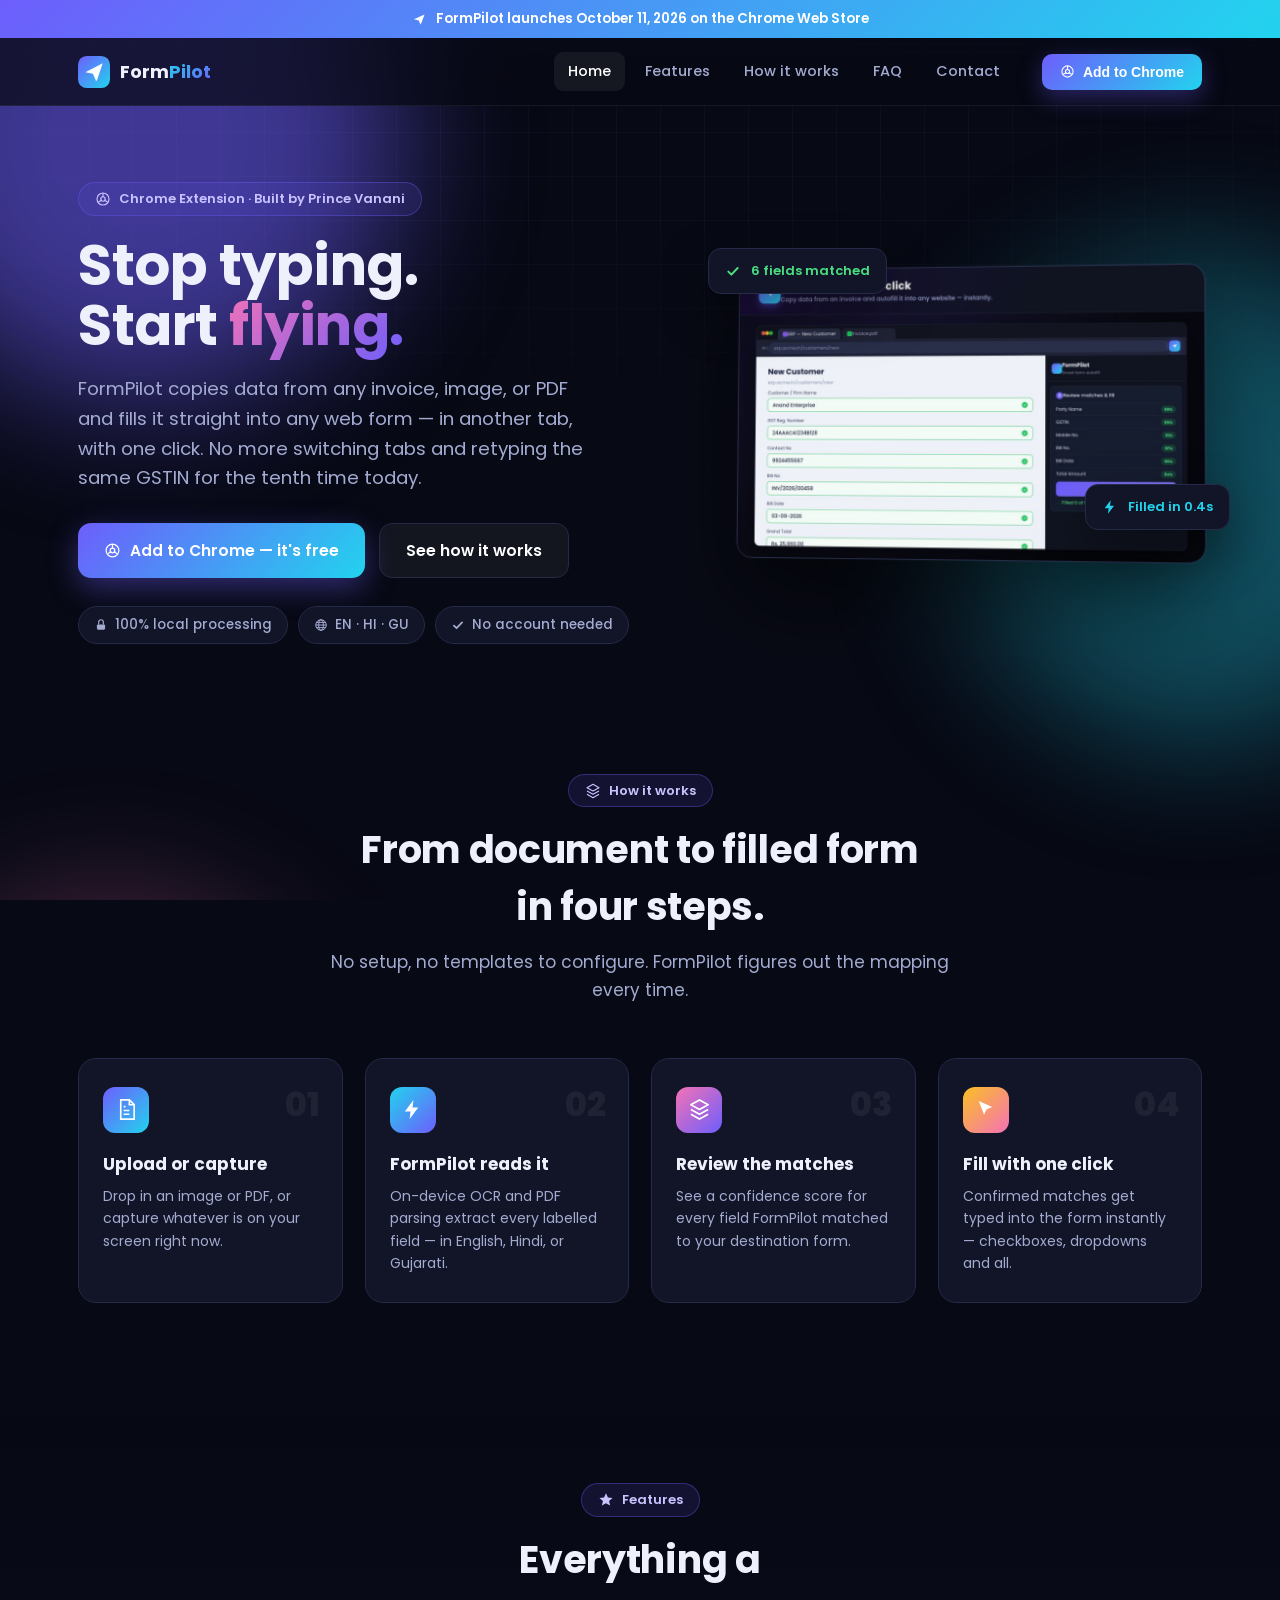
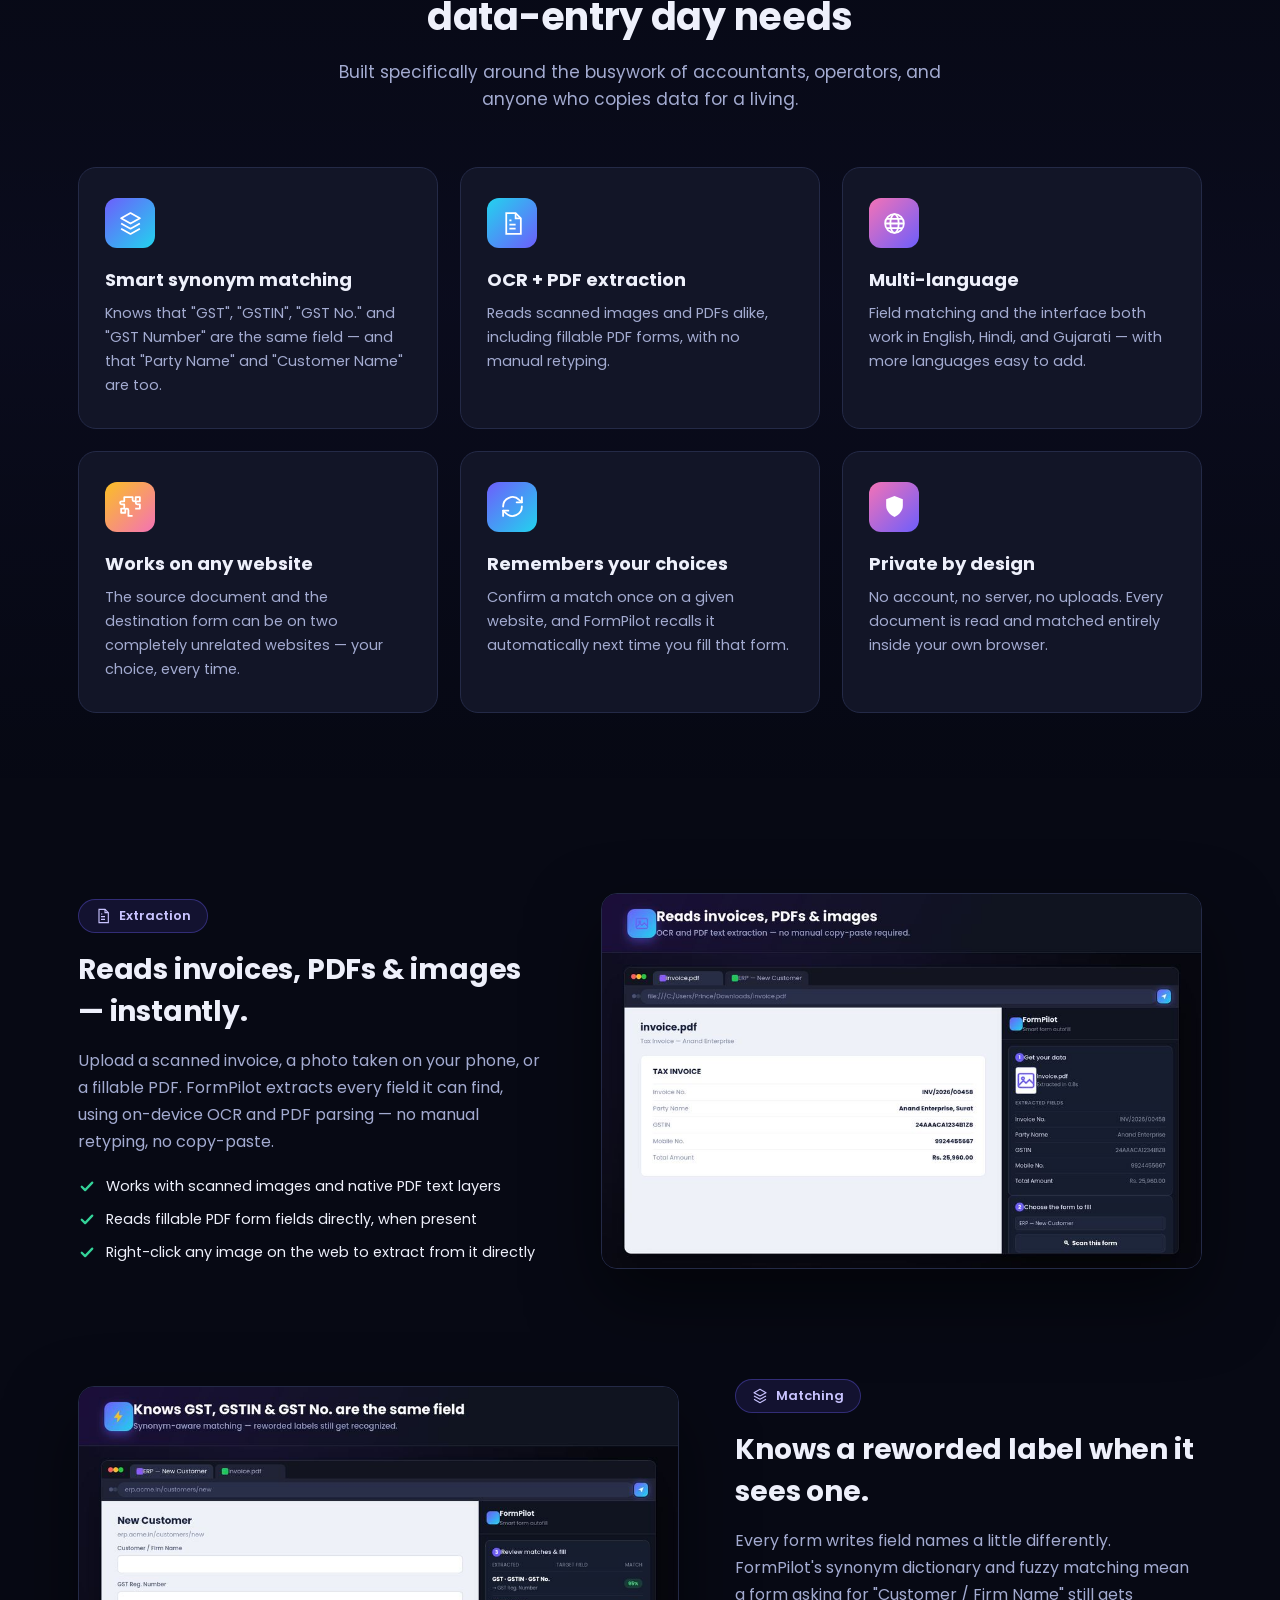
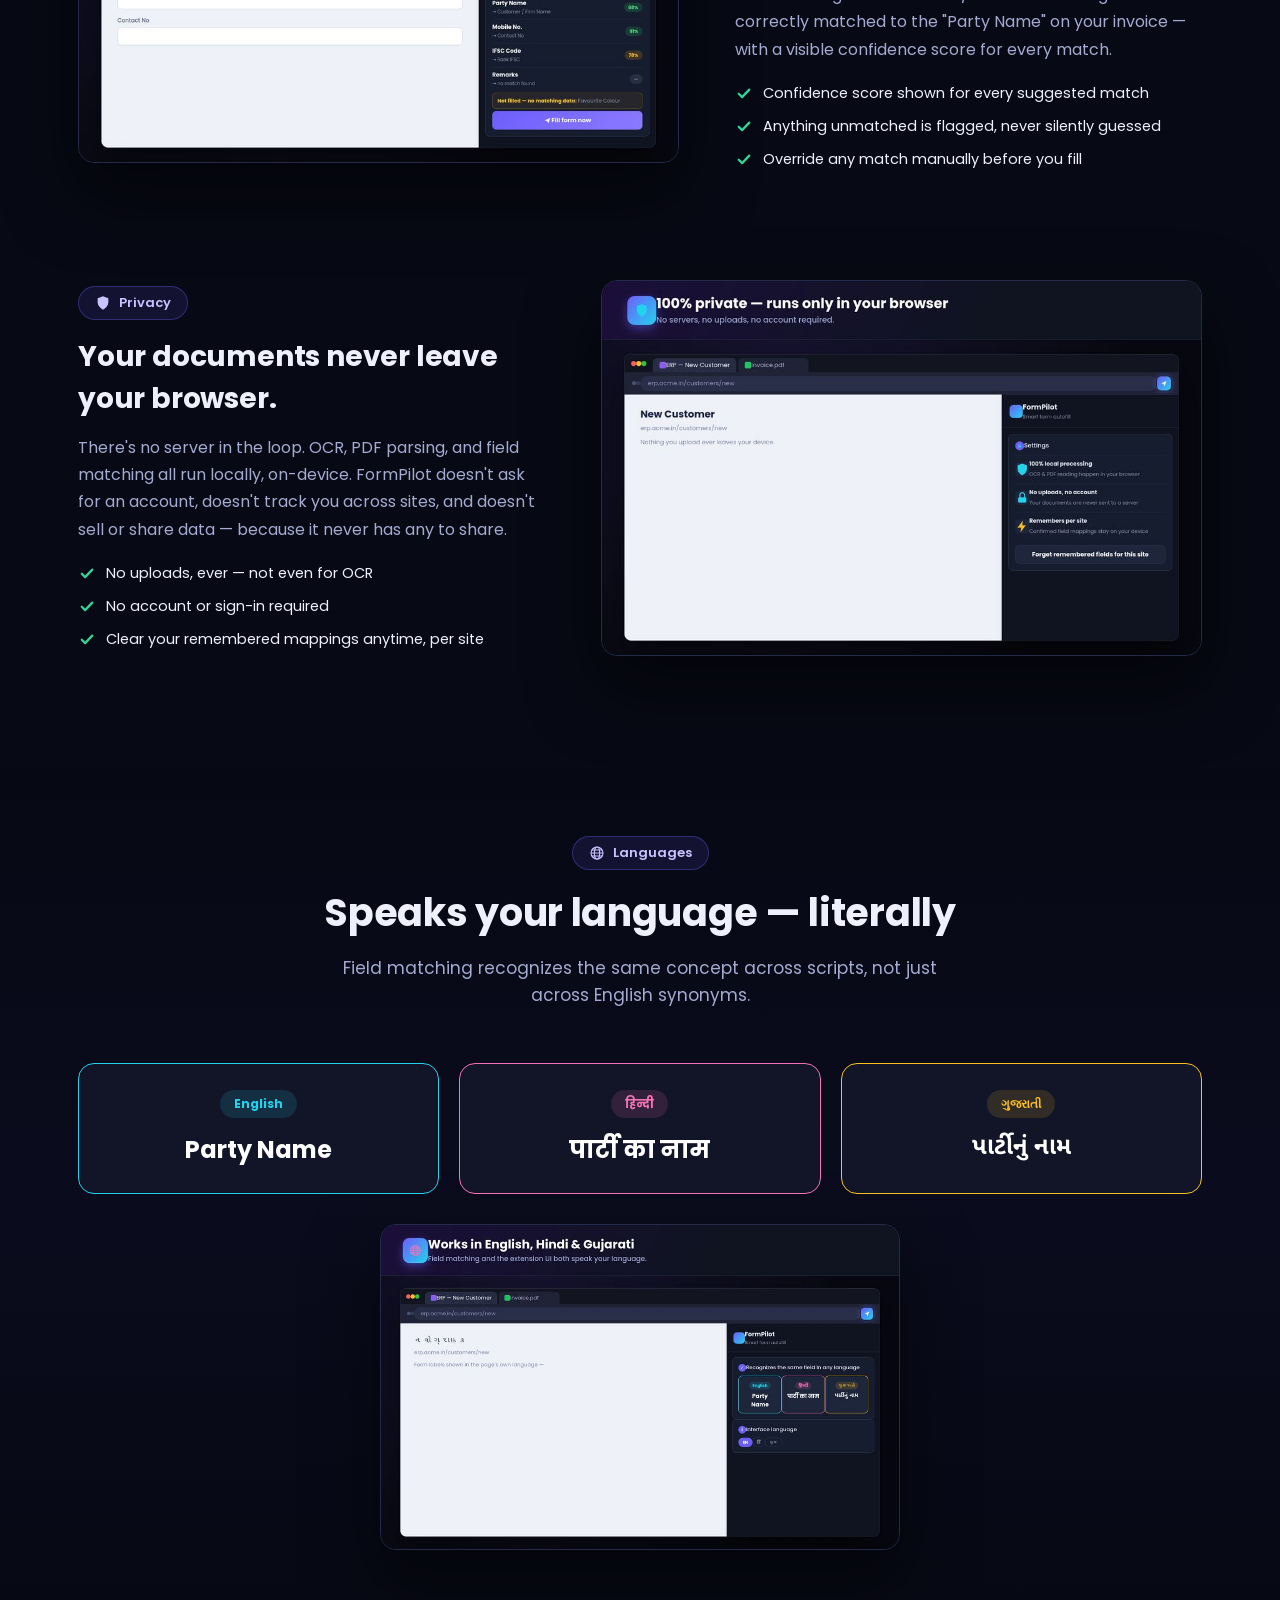
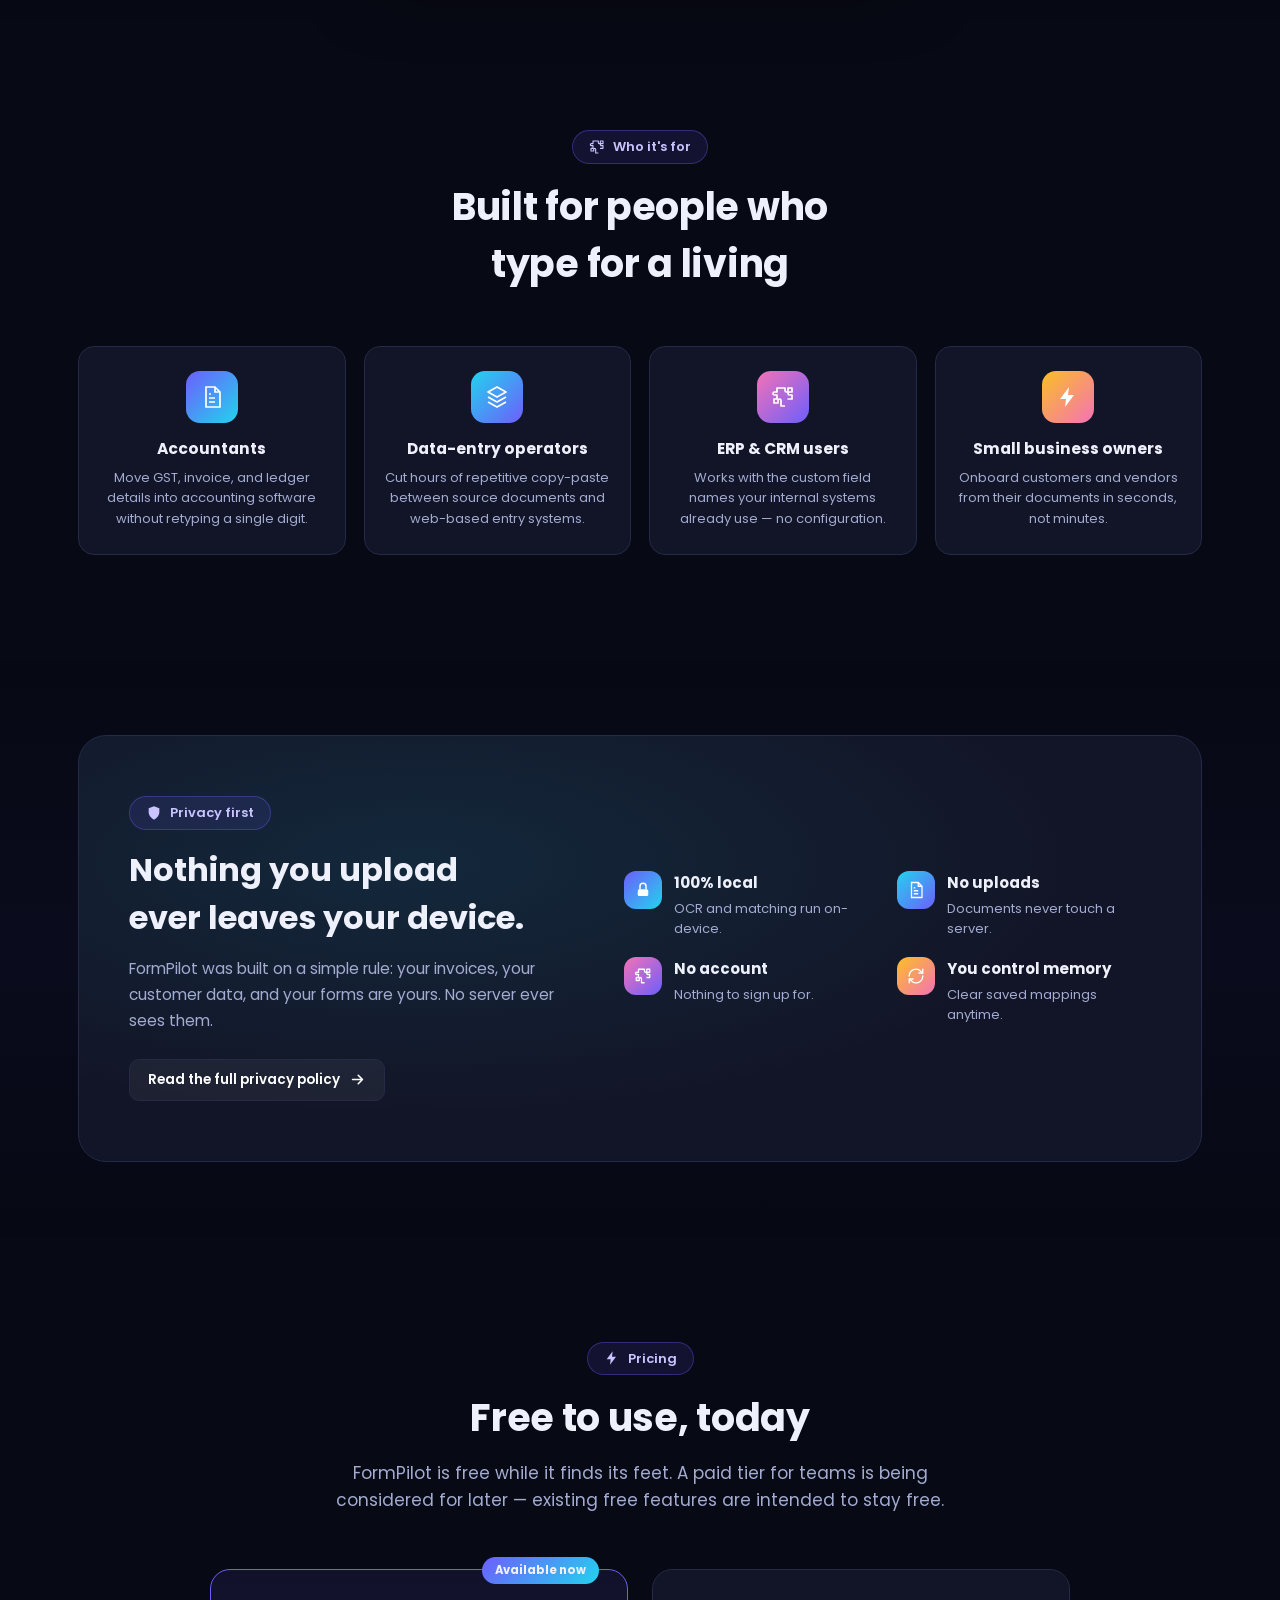
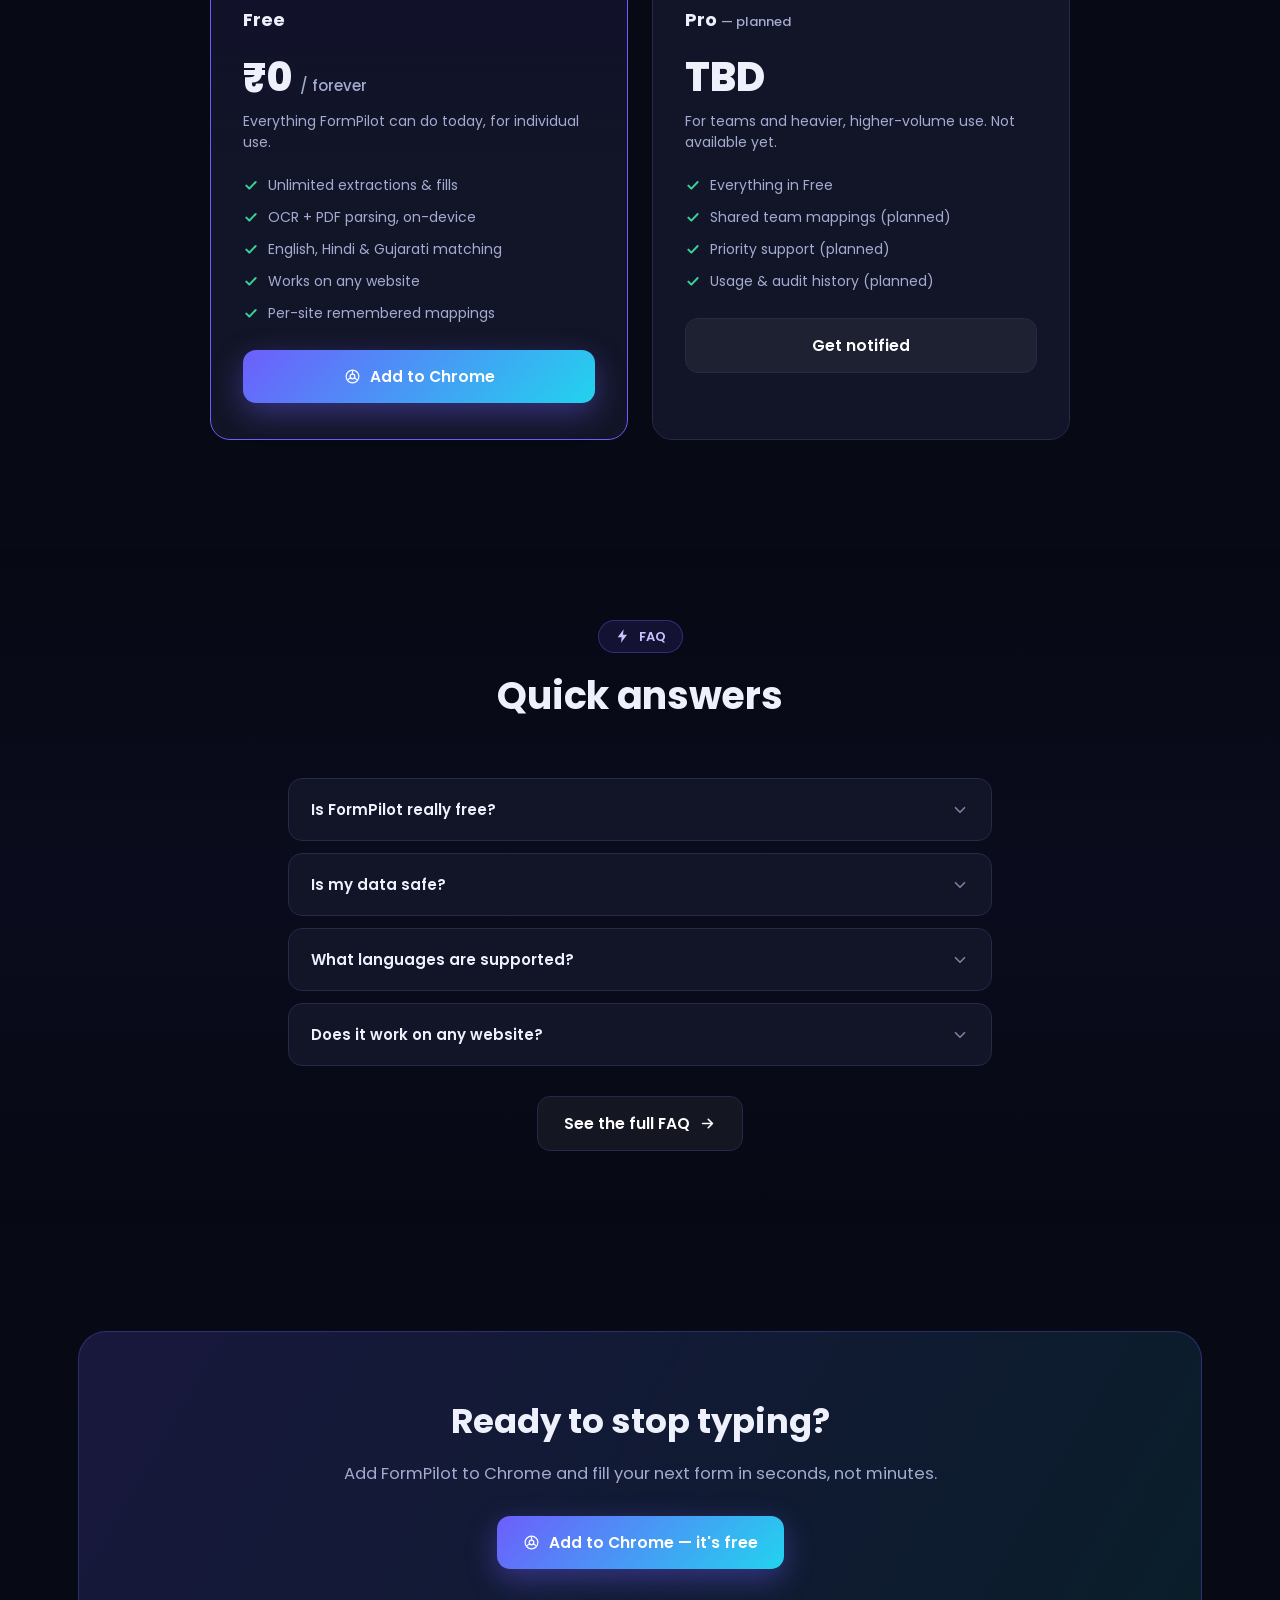
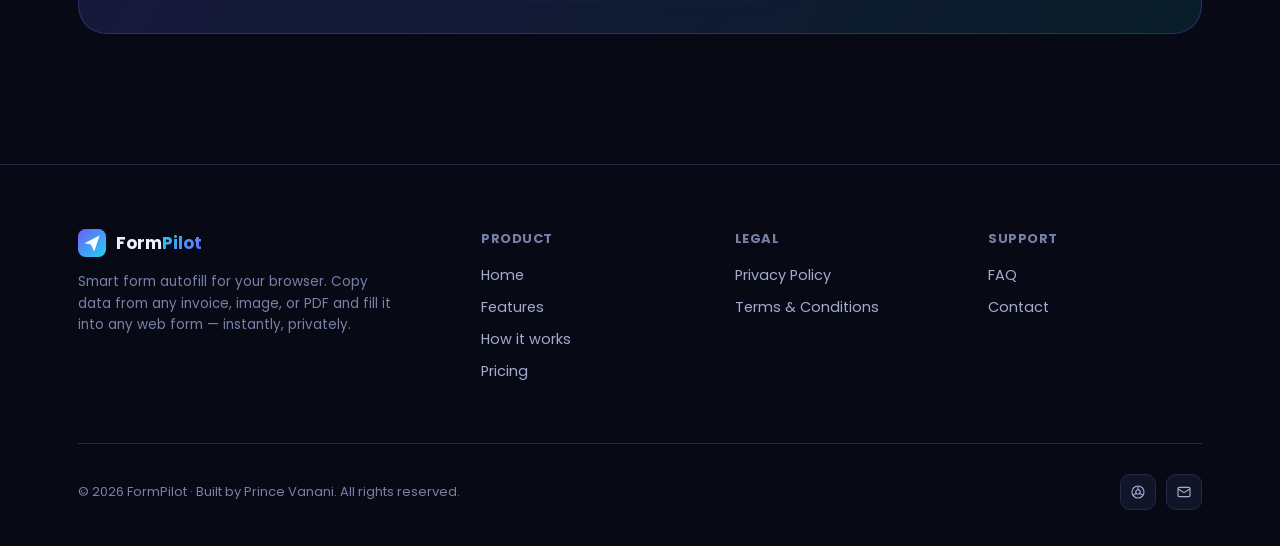
==== index.html @ 27e8e6f6 "Rename index to index.html" ====
<!DOCTYPE html>
<html lang="en">
<head>
<meta charset="UTF-8" />
<meta name="viewport" content="width=device-width, initial-scale=1, viewport-fit=cover" />
<title>FormPilot — Smart Form Autofill for Your Browser</title>
<meta name="description" content="Copy data from any invoice, image, or PDF and auto-fill it into any web form — with smart, multi-language field matching. 100% local, no uploads, no account." />
<link rel="preconnect" href="https://fonts.googleapis.com">
<link rel="preconnect" href="https://fonts.gstatic.com" crossorigin>
<link href="https://fonts.googleapis.com/css2?family=Poppins:ital,wght@0,400;0,500;0,600;0,700;0,800;1,600&family=Noto+Sans+Gujarati:wght@500;700&display=swap" rel="stylesheet">
<style>
:root{
  --bg:#070914; --bg2:#0c0f1f; --card:#121527; --card2:#161a30; --border:#242a47;
  --text:#eef0fb; --muted:#a3abd1; --muted2:#7980a8;
  --violet:#6d5efc; --violet2:#8b7bff; --cyan:#22d3ee; --pink:#f472b6; --amber:#fbbf24; --green:#34d399; --red:#f87171;
  --grad1: linear-gradient(135deg,var(--violet),var(--cyan));
  --grad2: linear-gradient(135deg,var(--cyan),var(--violet));
  --grad3: linear-gradient(135deg,var(--pink),var(--violet));
  --grad4: linear-gradient(135deg,var(--amber),var(--pink));
  --radius:18px; --maxw:1180px;
  box-sizing:border-box;
  padding-top:env(safe-area-inset-top,0px); padding-bottom:env(safe-area-inset-bottom,0px);
}
:root:not([data-theme="light"]){ color-scheme:dark; }
@media (prefers-color-scheme:dark){ :root:not([data-theme="light"]){ color-scheme:dark; } }
html{ scroll-padding-top:86px; scroll-behavior:smooth; }
*,*::before,*::after{ box-sizing:border-box; }
body{
  margin:0; background:var(--bg); color:var(--text);
  font-family:'Poppins',-apple-system,"Segoe UI",Roboto,sans-serif;
  -webkit-font-smoothing:antialiased; overflow-x:hidden;
}
img{ max-width:100%; display:block; }
a{ color:inherit; text-decoration:none; }
.container{ max-width:var(--maxw); margin:0 auto; padding:0 28px; }
section{ position:relative; }

/* ---------- background texture ---------- */
.bg-fx{ position:fixed; inset:0; z-index:-2; overflow:hidden; pointer-events:none; }
.orb{ position:absolute; border-radius:50%; filter:blur(70px); opacity:.55; }
.grid-fx{ position:fixed; inset:0; z-index:-1; pointer-events:none;
  background-image:linear-gradient(rgba(150,160,255,.045) 1px,transparent 1px),linear-gradient(90deg,rgba(150,160,255,.045) 1px,transparent 1px);
  background-size:44px 44px; mask-image:radial-gradient(ellipse 80% 60% at 50% 0%,#000 40%,transparent 90%); }

/* ---------- announcement bar + toast ---------- */
.announce{ background:var(--grad1); color:#fff; font-size:13.5px; font-weight:600; padding:9px 20px; display:flex; align-items:center; justify-content:center; gap:9px; text-align:center; }
.announce svg{ width:15px; height:15px; flex:none; }
.toast{ position:fixed; left:50%; bottom:calc(28px + env(safe-area-inset-bottom,0px)); transform:translateX(-50%) translateY(20px); background:#1a1f3a; color:#fff; border:1px solid var(--violet); padding:14px 22px; border-radius:14px; font-size:14px; font-weight:500; box-shadow:0 20px 50px rgba(0,0,0,.5); opacity:0; pointer-events:none; transition:.3s; z-index:500; max-width:calc(100vw - 40px); text-align:center; }
.toast.show{ opacity:1; transform:translateX(-50%) translateY(0); }

/* ---------- nav ---------- */
.nav{ position:sticky; top:0; z-index:100; backdrop-filter:blur(16px); -webkit-backdrop-filter:blur(16px);
  background:rgba(7,9,20,.72); border-bottom:1px solid rgba(255,255,255,.06);
  padding-top:env(safe-area-inset-top,0px); }
.nav-inner{ max-width:var(--maxw); margin:0 auto; padding:14px 28px; display:flex; align-items:center; gap:28px; }
.brand{ display:flex; align-items:center; gap:10px; font-weight:700; font-size:18px; margin-right:auto; cursor:pointer; }
.brand svg{ width:32px; height:32px; flex:none; }
.brand .pilot{ background:var(--grad2); -webkit-background-clip:text; background-clip:text; -webkit-text-fill-color:transparent; }
.nav-links{ display:flex; align-items:center; gap:6px; }
.nav-links a{ padding:9px 14px; border-radius:9px; font-size:14.5px; font-weight:500; color:var(--muted); cursor:pointer; transition:.15s; }
.nav-links a:hover, .nav-links a.active{ color:#fff; background:rgba(255,255,255,.06); }
.nav-cta{ display:inline-flex; align-items:center; gap:8px; padding:10px 18px; border-radius:10px; background:var(--grad1); color:#fff; font-weight:600; font-size:14px; white-space:nowrap; box-shadow:0 8px 24px rgba(109,94,252,.35); cursor:pointer; border:none; }
.nav-cta svg{ width:15px; height:15px; }
.burger{ display:none; width:34px; height:34px; border-radius:8px; border:1px solid var(--border); background:var(--card); align-items:center; justify-content:center; cursor:pointer; flex:none; }
.burger span{ display:block; width:16px; height:2px; background:#fff; position:relative; }
.burger span::before,.burger span::after{ content:''; position:absolute; width:16px; height:2px; background:#fff; left:0; }
.burger span::before{ top:-5px; } .burger span::after{ top:5px; }

/* ---------- buttons ---------- */
.btn{ display:inline-flex; align-items:center; justify-content:center; gap:9px; padding:15px 26px; border-radius:13px; font-weight:600; font-size:15.5px; cursor:pointer; border:none; transition:.15s; }
.btn svg{ width:17px; height:17px; }
.btn-primary{ background:var(--grad1); color:#fff; box-shadow:0 10px 30px rgba(109,94,252,.4); }
.btn-primary:hover{ transform:translateY(-2px); box-shadow:0 14px 36px rgba(109,94,252,.5); }
.btn-ghost{ background:rgba(255,255,255,.05); color:#fff; border:1.5px solid var(--border); }
.btn-ghost:hover{ background:rgba(255,255,255,.09); }
.btn-sm{ padding:10px 18px; font-size:13.5px; border-radius:10px; }

/* ---------- badges / chips ---------- */
.eyebrow{ display:inline-flex; align-items:center; gap:8px; padding:7px 16px; border-radius:999px; background:rgba(109,94,252,.12); border:1px solid rgba(109,94,252,.35); color:#c9c3ff; font-size:13px; font-weight:600; }
.eyebrow svg{ width:16px; height:16px; flex:none; }
.eyebrow{ max-width:100%; line-height:1.35; }
.section-head .eyebrow{ white-space:nowrap; }
h1,h2{ text-wrap:balance; }
.chip{ display:inline-flex; align-items:center; gap:7px; padding:8px 15px; border-radius:999px; background:var(--card); border:1px solid var(--border); font-size:13.5px; font-weight:500; color:var(--muted); }
.chip svg{ width:14px; height:14px; }

/* ---------- icon box ---------- */
.icon-box{ border-radius:12px; display:flex; align-items:center; justify-content:center; flex:none; color:#fff; }
.icon-box span{ display:block; }
.icon-box span svg{ width:100%; height:100%; display:block; }
.grad1{ background:var(--grad1); } .grad2{ background:var(--grad2); } .grad3{ background:var(--grad3); } .grad4{ background:var(--grad4); }

/* ---------- hero ---------- */
.hero{ padding:76px 0 40px; }
.hero-inner{ display:flex; gap:50px; align-items:center; }
.hero-inner>div:first-child{ flex:1 1 54%; min-width:0; } .hero-visual{ flex:1 1 42%; min-width:0; }
.hero h1{ font-size:56px; line-height:1.08; font-weight:700; margin:20px 0 18px; letter-spacing:-.5px; }
.hero h1 .g{ background:var(--grad3); -webkit-background-clip:text; background-clip:text; -webkit-text-fill-color:transparent; }
.hero p.lead{ font-size:18.5px; color:var(--muted); line-height:1.6; margin:0 0 30px; max-width:520px; }
.hero-ctas{ display:flex; gap:14px; flex-wrap:wrap; margin-bottom:28px; }
.hero-trust{ display:flex; gap:10px; flex-wrap:wrap; }
.hero-visual{ position:relative; }
.hero-shot{ border-radius:16px; overflow:hidden; border:1px solid var(--border); box-shadow:0 40px 90px rgba(0,0,0,.55),0 0 0 1px rgba(255,255,255,.04); transform:perspective(1200px) rotateY(-6deg) rotateX(2deg); }
.hero-shot img{ display:block; width:100%; }
.float-card{ position:absolute; background:var(--card); border:1px solid var(--border); border-radius:13px; padding:12px 16px; box-shadow:0 20px 50px rgba(0,0,0,.4); display:flex; align-items:center; gap:10px; font-size:13px; font-weight:600; }
.float-card svg{ width:16px; height:16px; }

/* ---------- sections ---------- */
.section{ padding:90px 0; }
.section-head{ text-align:center; max-width:640px; margin:0 auto 54px; }
.section-head h2{ font-size:38px; font-weight:700; margin:14px 0 14px; letter-spacing:-.3px; }
.section-head p{ color:var(--muted); font-size:17px; line-height:1.6; margin:0; }
.section-alt{ background:linear-gradient(180deg,transparent,rgba(109,94,252,.04),transparent); }

/* ---------- steps ---------- */
.steps{ display:flex; flex-wrap:wrap; gap:22px; }
.step-card{ flex:1 1 calc(25% - 17px); min-width:200px; }
.step-card{ background:var(--card); border:1px solid var(--border); border-radius:var(--radius); padding:28px 24px; position:relative; }
.step-num{ position:absolute; top:20px; right:22px; font-size:34px; font-weight:800; color:rgba(255,255,255,.06); }
.step-card h3{ font-size:17px; margin:18px 0 8px; }
.step-card p{ font-size:14px; color:var(--muted); line-height:1.6; margin:0; }

/* ---------- features ---------- */
.feat-grid{ display:flex; flex-wrap:wrap; gap:22px; }
.feat-card{ flex:1 1 calc(33.333% - 15px); min-width:260px; }
.feat-card{ background:var(--card); border:1px solid var(--border); border-radius:var(--radius); padding:30px 26px; transition:.2s; }
.feat-card:hover{ transform:translateY(-4px); border-color:rgba(109,94,252,.4); background:var(--card2); }
.feat-card h3{ font-size:18px; margin:18px 0 9px; }
.feat-card p{ font-size:14.5px; color:var(--muted); line-height:1.65; margin:0; }

/* ---------- showcase ---------- */
.showcase{ display:flex; gap:56px; align-items:center; margin-bottom:110px; flex-wrap:wrap; }
.showcase .sc-text{ flex:1 1 40%; min-width:280px; } .showcase .sc-img{ flex:1 1 52%; min-width:280px; }
.showcase.rev .sc-text{ order:2; } .showcase.rev .sc-img{ order:1; }
.sc-text h3{ font-size:28px; margin:16px 0 14px; letter-spacing:-.2px; }
.sc-text p{ color:var(--muted); font-size:16px; line-height:1.7; margin:0 0 20px; }
.sc-list{ list-style:none; padding:0; margin:0; display:flex; flex-direction:column; gap:12px; }
.sc-list li{ display:flex; gap:10px; align-items:flex-start; font-size:14.5px; color:var(--text); }
.sc-list svg{ width:18px; height:18px; color:var(--green); flex:none; margin-top:1px; }
.sc-img{ border-radius:16px; overflow:hidden; border:1px solid var(--border); box-shadow:0 30px 70px rgba(0,0,0,.5); }

/* ---------- lang cards ---------- */
.lang-row{ display:flex; flex-wrap:wrap; gap:20px; }
.lang-card{ flex:1 1 calc(33.333% - 14px); min-width:220px; }
.lang-card{ background:var(--card); border:1.5px solid var(--border); border-radius:16px; padding:26px; text-align:center; }
.lang-tag{ display:inline-block; padding:5px 14px; border-radius:999px; font-size:12px; font-weight:700; margin-bottom:14px; }
.lang-word{ font-size:24px; font-weight:700; color:#fff; }
.guj{ font-family:'Noto Sans Gujarati',sans-serif; }

/* ---------- persona ---------- */
.persona-grid{ display:flex; flex-wrap:wrap; gap:18px; }
.persona-card{ flex:1 1 calc(25% - 14px); min-width:200px; }
.persona-card{ background:var(--card); border:1px solid var(--border); border-radius:16px; padding:24px 20px; text-align:center; }
.persona-card .pe-icon{ width:52px; height:52px; border-radius:14px; margin:0 auto 14px; }
.persona-card h4{ font-size:15.5px; margin:0 0 8px; }
.persona-card p{ font-size:13px; color:var(--muted); line-height:1.6; margin:0; }

/* ---------- privacy band ---------- */
.priv-band{ background:radial-gradient(ellipse at 30% 30%,rgba(34,211,238,.1),transparent 60%),var(--card); border:1px solid var(--border); border-radius:28px; padding:60px 50px; display:flex; gap:50px; align-items:center; flex-wrap:wrap; }
.priv-band>div:first-child{ flex:1 1 42%; min-width:280px; } .priv-points{ flex:1 1 50%; min-width:280px; }
.pb-title{ font-size:32px; margin:16px 0 14px; }
.priv-points{ display:flex; flex-wrap:wrap; gap:18px; }
.priv-point{ flex:1 1 calc(50% - 10px); min-width:200px; }
.priv-point{ display:flex; gap:12px; }
.priv-point h4{ font-size:15px; margin:0 0 5px; }
.priv-point p{ font-size:13px; color:var(--muted); margin:0; line-height:1.55; }

/* ---------- pricing ---------- */
.price-wrap{ display:flex; flex-wrap:wrap; gap:24px; max-width:860px; margin:0 auto; }
.price-card{ flex:1 1 calc(50% - 13px); min-width:280px; }
.price-card{ background:var(--card); border:1.5px solid var(--border); border-radius:20px; padding:36px 32px; }
.price-card.hl{ border-color:var(--violet); background:linear-gradient(180deg,rgba(109,94,252,.1),var(--card) 40%); position:relative; }
.price-card .tag{ position:absolute; top:-13px; right:28px; background:var(--grad1); font-size:11.5px; font-weight:700; padding:5px 13px; border-radius:999px; }
.price-amt{ font-size:40px; font-weight:800; margin:14px 0 4px; }
.price-amt span{ font-size:15px; color:var(--muted); font-weight:500; }
.price-card ul{ list-style:none; padding:0; margin:22px 0 26px; display:flex; flex-direction:column; gap:11px; }
.price-card li{ display:flex; gap:9px; align-items:flex-start; font-size:14px; color:var(--muted); }
.price-card li svg{ width:16px; height:16px; color:var(--green); flex:none; margin-top:2px; }

/* ---------- faq ---------- */
.faq-item{ background:var(--card); border:1px solid var(--border); border-radius:14px; margin-bottom:12px; overflow:hidden; }
.faq-q{ padding:19px 22px; display:flex; justify-content:space-between; align-items:center; cursor:pointer; font-weight:600; font-size:15px; gap:16px; }
.faq-q svg{ width:18px; height:18px; color:var(--muted2); flex:none; transition:transform .2s; }
.faq-item.open .faq-q svg{ transform:rotate(180deg); }
.faq-a{ max-height:0; overflow:hidden; transition:max-height .25s ease; }
.faq-item.open .faq-a{ max-height:400px; }
.faq-a-in{ padding:0 22px 20px; color:var(--muted); font-size:14.5px; line-height:1.7; }
.faq-cat{ font-size:13px; font-weight:700; text-transform:uppercase; letter-spacing:.6px; color:var(--violet2); margin:38px 0 14px; }
.faq-cat:first-child{ margin-top:0; }

/* ---------- cta band ---------- */
.cta-band{ background:linear-gradient(120deg,rgba(109,94,252,.18),rgba(34,211,238,.1)); border:1px solid rgba(109,94,252,.3); border-radius:28px; padding:64px 50px; text-align:center; }
.cta-band h2{ font-size:34px; margin:0 0 14px; }
.cta-band p{ color:var(--muted); font-size:16.5px; margin:0 0 30px; }

/* ---------- footer ---------- */
footer{ border-top:1px solid var(--border); padding:64px 0 36px; margin-top:40px; }
.foot-grid{ display:flex; flex-wrap:wrap; gap:40px; margin-bottom:50px; }
.foot-grid>div:first-child{ flex:1.4 1 260px; } .foot-col{ flex:1 1 140px; }
.foot-brand{ display:flex; align-items:center; gap:10px; font-weight:700; font-size:17px; margin-bottom:14px; }
.foot-brand svg{ width:28px; height:28px; }
.foot-col h5{ font-size:13px; text-transform:uppercase; letter-spacing:.5px; color:var(--muted2); margin:0 0 16px; }
.foot-col a{ display:block; font-size:14.5px; color:var(--muted); margin-bottom:11px; cursor:pointer; }
.foot-col a:hover{ color:#fff; }
.foot-p{ color:var(--muted2); font-size:13.5px; line-height:1.6; max-width:320px; margin:0; }
.foot-bottom{ display:flex; justify-content:space-between; align-items:center; padding-top:30px; border-top:1px solid var(--border); flex-wrap:wrap; gap:14px; }
.foot-bottom p{ color:var(--muted2); font-size:13px; margin:0; }
.foot-social{ display:flex; gap:10px; }
.foot-social a{ width:36px; height:36px; border-radius:10px; background:var(--card); border:1px solid var(--border); display:flex; align-items:center; justify-content:center; }
.foot-social svg{ width:16px; height:16px; color:var(--muted); }

/* ---------- inner pages (legal/faq/contact) ---------- */
.page-hero{ padding:60px 0 20px; text-align:center; }
.page-hero h1{ font-size:42px; margin:16px 0 10px; }
.page-hero p{ color:var(--muted); font-size:16px; }
.legal{ max-width:856px; margin:0 auto; padding:30px 28px 100px; line-height:1.75; }
.legal h2{ font-size:22px; margin:40px 0 12px; }
.legal h2:first-child{ margin-top:0; }
.legal p, .legal li{ color:#c7cce3; font-size:15.5px; }
.legal ul,.legal ol{ padding-left:22px; }
.legal li{ margin-bottom:8px; }
.legal strong{ color:#fff; }
.legal code{ background:var(--card2); border:1px solid var(--border); padding:2px 7px; border-radius:5px; font-size:13.5px; color:var(--cyan); }
.callout{ background:rgba(251,191,36,.08); border:1px solid rgba(251,191,36,.3); border-radius:12px; padding:16px 20px; margin:20px 0; font-size:14.5px; color:#f3d9a0; }
.callout b{ color:var(--amber); }
.callout-blue{ background:rgba(34,211,238,.08); border:1px solid rgba(34,211,238,.3); color:#bfeef7; }
.callout-blue b{ color:var(--cyan); }
.toc{ background:var(--card); border:1px solid var(--border); border-radius:14px; padding:22px 26px; margin-bottom:36px; }
.toc h5{ margin:0 0 12px; font-size:13px; text-transform:uppercase; letter-spacing:.5px; color:var(--muted2); }
.toc-list{ display:flex; flex-wrap:wrap; }
.toc-list a{ flex:0 0 50%; max-width:50%; font-size:14px; color:var(--muted); display:flex; gap:7px; margin-bottom:11px; padding-right:20px; cursor:pointer; }
.toc-list a span{ color:var(--muted2); flex:none; }
.toc-list a:hover{ color:var(--cyan); }
.updated{ color:var(--muted2); font-size:13.5px; margin-bottom:30px; }

/* contact page */
.contact-grid{ display:flex; flex-wrap:wrap; gap:22px; max-width:var(--maxw); margin:0 auto 50px; }
.contact-card{ flex:1 1 calc(33.333% - 15px); min-width:240px; }
.contact-card{ background:var(--card); border:1px solid var(--border); border-radius:18px; padding:30px 26px; text-align:center; }
.contact-card .icon-box{ margin:0 auto; }
.contact-card h3{ font-size:17px; margin:16px 0 8px; }
.contact-card p{ font-size:14px; color:var(--muted); margin:0 0 16px; line-height:1.6; }

/* page switching */
.page{ display:none; }
.page.active{ display:block; }

/* ---------- responsive ---------- */
@media (max-width:980px){
  .nav-links, .nav-cta{ display:none; }
  .burger{ display:flex; }
  .hero-inner{ flex-direction:column; }
  .hero h1{ font-size:40px; }
  .hero-inner>div:first-child,.hero-visual{ flex:none; width:100%; }
  .hero-shot{ transform:none; }
  .priv-band>div:first-child,.priv-points{ min-width:0; }
  .float-card{ display:none; }
  .step-card{ flex-basis:calc(50% - 11px); }
  .feat-card{ flex-basis:calc(50% - 11px); }
  .showcase{ flex-direction:column; }
  .showcase.rev .sc-text,.showcase.rev .sc-img{ order:0; }
  .lang-card{ flex-basis:calc(33.333% - 14px); min-width:0; padding:22px 14px; }
  .lang-word{ font-size:20px; }
  .persona-card{ flex-basis:calc(50% - 9px); }
  .priv-band{ flex-direction:column; padding:40px 28px; }
  .priv-point{ flex-basis:100%; }
  .price-card{ flex-basis:100%; }
  .foot-grid>div:first-child,.foot-col{ flex-basis:calc(50% - 20px); }
  .contact-card{ flex-basis:100%; }
  .toc-list a{ flex-basis:100%; max-width:100%; }
}
@media (max-width:620px){
  .section-head h2 br{ display:none; }
  .lang-card{ flex-basis:100%; padding:26px; } .lang-word{ font-size:24px; }
  .hero-ctas .btn{ flex:1 1 100%; }
  .pb-title{ font-size:25px; } .pb-title br{ display:none; }
  .step-card,.feat-card,.persona-card,.price-card,.lang-card,.contact-card,.priv-point,.showcase .sc-text,.showcase .sc-img{ min-width:0; }
  .step-card,.feat-card,.persona-card{ display:grid; grid-template-columns:auto 1fr; column-gap:14px; row-gap:10px; align-items:center; text-align:left; padding:20px 18px; }
  .step-card .icon-box,.feat-card .icon-box{ width:44px !important; height:44px !important; }
  .step-card .icon-box span,.feat-card .icon-box span{ width:22px !important; height:22px !important; }
  .persona-card .pe-icon{ width:44px; height:44px; margin:0; border-radius:12px; }
  .step-card h3,.feat-card h3,.persona-card h4{ grid-column:2; margin:0; font-size:16.5px; }
  .step-card p,.feat-card p,.persona-card p{ grid-column:1 / -1; margin:0; }
  .step-num{ top:14px; right:16px; font-size:28px; }
  .priv-band{ padding:30px 20px; }
  .price-card{ padding:30px 22px; }
  .page-hero h1{ font-size:32px; }
  .page-hero.container{ padding:44px 20px 14px; }
  .legal.container{ padding:20px 20px 70px; }
  .legal h2{ font-size:20px; }
  .step-card{ flex-basis:100%; }
  .feat-card{ flex-basis:100%; }
  .persona-card{ flex-basis:100%; }
  .section{ padding:60px 0; }
  .hero{ padding:50px 0 30px; }
  .hero h1{ font-size:32px; }
  .section-head h2{ font-size:28px; }
  .cta-band{ padding:44px 26px; }
  .cta-band h2{ font-size:26px; }
  .foot-grid{ flex-direction:column; gap:30px; }
  .container{ padding:0 20px; }
  body[data-open-nav="1"] .mobile-nav{ display:flex; }
}
.mobile-nav{ display:none; position:fixed; inset:0; z-index:200; background:#070914; flex-direction:column; padding:20px; }
.mobile-nav.open{ display:flex; }
.mobile-nav-head{ display:flex; justify-content:space-between; align-items:center; margin-bottom:30px; }
.mobile-nav a{ padding:16px 6px; font-size:18px; font-weight:600; border-bottom:1px solid var(--border); color:#fff; }
.mobile-nav .btn{ margin-top:20px; width:100%; }
</style>
</head>
<body>

<div class="bg-fx">
  <div class="orb" style="width:520px;height:520px;background:#6d5efc;top:-120px;left:-120px;"></div>
  <div class="orb" style="width:480px;height:480px;background:#22d3ee;top:260px;right:-160px;opacity:.35;"></div>
  <div class="orb" style="width:420px;height:420px;background:#f472b6;top:900px;left:-100px;opacity:.3;"></div>
  <div class="orb" style="width:460px;height:460px;background:#6d5efc;top:1500px;right:-140px;opacity:.28;"></div>
  <div class="orb" style="width:400px;height:400px;background:#22d3ee;top:2300px;left:10%;opacity:.22;"></div>
</div>
<div class="grid-fx"></div>


<div class="announce" id="announce" style="display:none;"><svg viewBox="0 0 24 24" fill="none"><path d="M3 11.5L20 4l-6.2 16-3-6.3L3 11.5z" fill="currentColor" fill-opacity="0.95"/><path d="M10.8 13.7L13.8 20 20 4l-9.2 9.7z" fill="currentColor" fill-opacity="0.6"/></svg><span id="announceText"></span></div>
<nav class="nav">
  <div class="nav-inner">
    <div class="brand" onclick="goPage('home')"><svg viewBox="0 0 48 48" fill="none">
<defs><linearGradient id="lg1" x1="0" y1="0" x2="1" y2="1"><stop offset="0" stop-color="#6d5efc"/><stop offset="1" stop-color="#22d3ee"/></linearGradient></defs>
<rect width="48" height="48" rx="13" fill="url(#lg1)"/>
<path d="M11 24.5L37 11l-9 27-5.5-11.5L11 24.5z" fill="#fff" fill-opacity="0.97"/>
<path d="M22.5 26.5L27 38 37 11l-14.5 15.5z" fill="#fff" fill-opacity="0.68"/>
</svg><span>Form<span class="pilot">Pilot</span></span></div>
    <div class="nav-links">
      <a onclick="goPage('home')" data-nav="home">Home</a>
      <a onclick="goHash('features')">Features</a>
      <a onclick="goHash('how')">How it works</a>
      <a onclick="goPage('faq')" data-nav="faq">FAQ</a>
      <a onclick="goPage('contact')" data-nav="contact">Contact</a>
    </div>
    <button class="nav-cta js-store"><svg viewBox="0 0 24 24" fill="none" stroke="currentColor" stroke-width="1.7"><circle cx="12" cy="12" r="9"/><circle cx="12" cy="12" r="3.3"/><path d="M12 3v6M5.2 16.5l5.1-3M18.8 16.5l-5.1-3"/></svg> Add to Chrome</button>
    <div class="burger" onclick="toggleMobileNav(true)"><span></span></div>
  </div>
</nav>
<div class="mobile-nav" id="mobileNav">
  <div class="mobile-nav-head">
    <div class="brand"><svg viewBox="0 0 48 48" fill="none">
<defs><linearGradient id="lg2" x1="0" y1="0" x2="1" y2="1"><stop offset="0" stop-color="#6d5efc"/><stop offset="1" stop-color="#22d3ee"/></linearGradient></defs>
<rect width="48" height="48" rx="13" fill="url(#lg2)"/>
<path d="M11 24.5L37 11l-9 27-5.5-11.5L11 24.5z" fill="#fff" fill-opacity="0.97"/>
<path d="M22.5 26.5L27 38 37 11l-14.5 15.5z" fill="#fff" fill-opacity="0.68"/>
</svg><span>Form<span class="pilot">Pilot</span></span></div>
    <div class="burger" onclick="toggleMobileNav(false)" style="font-size:20px;">✕</div>
  </div>
  <a onclick="goPage('home');toggleMobileNav(false)">Home</a>
  <a onclick="goPage('home');toggleMobileNav(false);setTimeout(()=>goHash('features'),50)">Features</a>
  <a onclick="goPage('home');toggleMobileNav(false);setTimeout(()=>goHash('how'),50)">How it works</a>
  <a onclick="goPage('faq');toggleMobileNav(false)">FAQ</a>
  <a onclick="goPage('privacy');toggleMobileNav(false)">Privacy Policy</a>
  <a onclick="goPage('terms');toggleMobileNav(false)">Terms &amp; Conditions</a>
  <a onclick="goPage('contact');toggleMobileNav(false)">Contact</a>
  <button class="btn btn-primary js-store" onclick="toggleMobileNav(false)"><svg viewBox="0 0 24 24" fill="none" stroke="currentColor" stroke-width="1.7"><circle cx="12" cy="12" r="9"/><circle cx="12" cy="12" r="3.3"/><path d="M12 3v6M5.2 16.5l5.1-3M18.8 16.5l-5.1-3"/></svg> Add to Chrome</button>
</div>

<main>
<div class="page active" id="page-home">
<section class="hero">
  <div class="container hero-inner">
    <div>
      <span class="eyebrow"><svg viewBox="0 0 24 24" fill="none" stroke="currentColor" stroke-width="1.7"><circle cx="12" cy="12" r="9"/><circle cx="12" cy="12" r="3.3"/><path d="M12 3v6M5.2 16.5l5.1-3M18.8 16.5l-5.1-3"/></svg> Chrome Extension &middot; Built by Prince Vanani</span>
      <h1>Stop typing.<br/>Start <span class="g">flying.</span></h1>
      <p class="lead">FormPilot copies data from any invoice, image, or PDF and fills it straight into any web form &mdash; in another tab, with one click. No more switching tabs and retyping the same GSTIN for the tenth time today.</p>
      <div class="hero-ctas">
        <a class="btn btn-primary js-store" href="#" id="get"><svg viewBox="0 0 24 24" fill="none" stroke="currentColor" stroke-width="1.7"><circle cx="12" cy="12" r="9"/><circle cx="12" cy="12" r="3.3"/><path d="M12 3v6M5.2 16.5l5.1-3M18.8 16.5l-5.1-3"/></svg> Add to Chrome &mdash; it's free</a>
        <a class="btn btn-ghost" onclick="goHash('how')">See how it works</a>
      </div>
      <div class="hero-trust">
        <span class="chip"><svg viewBox="0 0 24 24" fill="none"><rect x="5" y="11" width="14" height="9" rx="2" fill="currentColor"/><path d="M8 11V7a4 4 0 0 1 8 0v4" stroke="currentColor" stroke-width="2" fill="none"/></svg> 100% local processing</span>
        <span class="chip"><svg viewBox="0 0 24 24" fill="none" stroke="currentColor" stroke-width="1.7"><circle cx="12" cy="12" r="9"/><ellipse cx="12" cy="12" rx="4" ry="9"/><path d="M3 12h18M4.5 7.5h15M4.5 16.5h15"/></svg> EN &middot; HI &middot; GU</span>
        <span class="chip"><svg viewBox="0 0 24 24" fill="none"><path d="M5 13l4.5 4.5L19 7.5" stroke="currentColor" stroke-width="3" stroke-linecap="round" stroke-linejoin="round"/></svg> No account needed</span>
      </div>
    </div>
    <div class="hero-visual">
      <div class="hero-shot"><img src="[data-uri]" alt="FormPilot side panel filling a web form automatically" /></div>
      <div class="float-card" style="top:-18px;left:-24px;color:#4ade80;"><svg viewBox="0 0 24 24" fill="none"><path d="M5 13l4.5 4.5L19 7.5" stroke="currentColor" stroke-width="3" stroke-linecap="round" stroke-linejoin="round"/></svg> 6 fields matched</div>
      <div class="float-card" style="bottom:30px;right:-28px;color:#22d3ee;"><svg viewBox="0 0 24 24" fill="none"><path d="M13 2L4 14h6l-1 8 9-12h-6l1-8z" fill="currentColor"/></svg> Filled in 0.4s</div>
    </div>
  </div>
</section>

<section class="section" id="how">
  <div class="container">
    <div class="section-head">
      <span class="eyebrow"><svg viewBox="0 0 24 24" fill="none" stroke="currentColor" stroke-width="1.7" stroke-linejoin="round"><path d="M12 2l9 5-9 5-9-5 9-5z"/><path d="M3 12l9 5 9-5"/><path d="M3 17l9 5 9-5"/></svg> How it works</span>
      <h2>From document to filled form <br/>in four steps.</h2>
      <p>No setup, no templates to configure. FormPilot figures out the mapping every time.</p>
    </div>
    <div class="steps">
      <div class="step-card"><div class="step-num">01</div><div class="icon-box grad1" style="width:46px;height:46px"><span style="width:23px;height:23px"><svg viewBox="0 0 24 24" fill="none" stroke="currentColor" stroke-width="1.7"><path d="M6 2h9l5 5v15H6z"/><path d="M15 2v5h5"/><path d="M9 13h6M9 17h6M9 9h2"/></svg></span></div><h3>Upload or capture</h3><p>Drop in an image or PDF, or capture whatever is on your screen right now.</p></div><div class="step-card"><div class="step-num">02</div><div class="icon-box grad2" style="width:46px;height:46px"><span style="width:23px;height:23px"><svg viewBox="0 0 24 24" fill="none"><path d="M13 2L4 14h6l-1 8 9-12h-6l1-8z" fill="currentColor"/></svg></span></div><h3>FormPilot reads it</h3><p>On-device OCR and PDF parsing extract every labelled field &mdash; in English, Hindi, or Gujarati.</p></div><div class="step-card"><div class="step-num">03</div><div class="icon-box grad3" style="width:46px;height:46px"><span style="width:23px;height:23px"><svg viewBox="0 0 24 24" fill="none" stroke="currentColor" stroke-width="1.7" stroke-linejoin="round"><path d="M12 2l9 5-9 5-9-5 9-5z"/><path d="M3 12l9 5 9-5"/><path d="M3 17l9 5 9-5"/></svg></span></div><h3>Review the matches</h3><p>See a confidence score for every field FormPilot matched to your destination form.</p></div><div class="step-card"><div class="step-num">04</div><div class="icon-box grad4" style="width:46px;height:46px"><span style="width:23px;height:23px"><svg viewBox="0 0 24 24" fill="none"><path d="M5 3l5.5 14.5L13 12l6-2.5L5 3z" fill="currentColor"/></svg></span></div><h3>Fill with one click</h3><p>Confirmed matches get typed into the form instantly &mdash; checkboxes, dropdowns and all.</p></div>
    </div>
  </div>
</section>

<section class="section section-alt" id="features">
  <div class="container">
    <div class="section-head">
      <span class="eyebrow"><svg viewBox="0 0 24 24" fill="currentColor"><path d="M12 2l2.9 6.3 6.9.7-5.2 4.6 1.6 6.8L12 16.9 5.8 20.4l1.6-6.8L2.2 9l6.9-.7L12 2z"/></svg> Features</span>
      <h2>Everything a <span style="white-space:nowrap">data-entry</span> day needs</h2>
      <p>Built specifically around the busywork of accountants, operators, and anyone who copies data for a living.</p>
    </div>
    <div class="feat-grid">
      <div class="feat-card"><div class="icon-box grad1" style="width:50px;height:50px"><span style="width:25px;height:25px"><svg viewBox="0 0 24 24" fill="none" stroke="currentColor" stroke-width="1.7" stroke-linejoin="round"><path d="M12 2l9 5-9 5-9-5 9-5z"/><path d="M3 12l9 5 9-5"/><path d="M3 17l9 5 9-5"/></svg></span></div><h3>Smart synonym matching</h3><p>Knows that "GST", "GSTIN", "GST No." and "GST Number" are the same field &mdash; and that "Party Name" and "Customer Name" are too.</p></div><div class="feat-card"><div class="icon-box grad2" style="width:50px;height:50px"><span style="width:25px;height:25px"><svg viewBox="0 0 24 24" fill="none" stroke="currentColor" stroke-width="1.7"><path d="M6 2h9l5 5v15H6z"/><path d="M15 2v5h5"/><path d="M9 13h6M9 17h6M9 9h2"/></svg></span></div><h3>OCR + PDF extraction</h3><p>Reads scanned images and PDFs alike, including fillable PDF forms, with no manual retyping.</p></div><div class="feat-card"><div class="icon-box grad3" style="width:50px;height:50px"><span style="width:25px;height:25px"><svg viewBox="0 0 24 24" fill="none" stroke="currentColor" stroke-width="1.7"><circle cx="12" cy="12" r="9"/><ellipse cx="12" cy="12" rx="4" ry="9"/><path d="M3 12h18M4.5 7.5h15M4.5 16.5h15"/></svg></span></div><h3>Multi-language</h3><p>Field matching and the interface both work in English, Hindi, and Gujarati &mdash; with more languages easy to add.</p></div><div class="feat-card"><div class="icon-box grad4" style="width:50px;height:50px"><span style="width:25px;height:25px"><svg viewBox="0 0 24 24" fill="none" stroke="currentColor" stroke-width="1.7" stroke-linejoin="round"><path d="M10 3h4v2.5a1.5 1.5 0 0 0 3 0V3h4v4h-2.5a1.5 1.5 0 0 0 0 3H21v4h-4.5M10 3H6v4H3.5a1.5 1.5 0 0 0 0 3H6v4H3v4h4v-2.5a1.5 1.5 0 0 1 3 0V21h4"/></svg></span></div><h3>Works on any website</h3><p>The source document and the destination form can be on two completely unrelated websites &mdash; your choice, every time.</p></div><div class="feat-card"><div class="icon-box grad1" style="width:50px;height:50px"><span style="width:25px;height:25px"><svg viewBox="0 0 24 24" fill="none" stroke="currentColor" stroke-width="1.8" stroke-linecap="round" stroke-linejoin="round"><path d="M3 12a9 9 0 0 1 15.4-6.4L21 8"/><path d="M21 3v5h-5"/><path d="M21 12a9 9 0 0 1-15.4 6.4L3 16"/><path d="M3 21v-5h5"/></svg></span></div><h3>Remembers your choices</h3><p>Confirm a match once on a given website, and FormPilot recalls it automatically next time you fill that form.</p></div><div class="feat-card"><div class="icon-box grad3" style="width:50px;height:50px"><span style="width:25px;height:25px"><svg viewBox="0 0 24 24" fill="none"><path d="M12 2l8 3v6c0 5-3.4 8.7-8 11-4.6-2.3-8-6-8-11V5l8-3z" fill="currentColor"/></svg></span></div><h3>Private by design</h3><p>No account, no server, no uploads. Every document is read and matched entirely inside your own browser.</p></div>
    </div>
  </div>
</section>

<section class="section">
  <div class="container">
    <div class="showcase">
      <div class="sc-text">
        <span class="eyebrow"><svg viewBox="0 0 24 24" fill="none" stroke="currentColor" stroke-width="1.7"><path d="M6 2h9l5 5v15H6z"/><path d="M15 2v5h5"/><path d="M9 13h6M9 17h6M9 9h2"/></svg> Extraction</span>
        <h3>Reads invoices, PDFs &amp; images &mdash; instantly.</h3>
        <p>Upload a scanned invoice, a photo taken on your phone, or a fillable PDF. FormPilot extracts every field it can find, using on-device OCR and PDF parsing &mdash; no manual retyping, no copy-paste.</p>
        <ul class="sc-list">
          <li><svg viewBox="0 0 24 24" fill="none"><path d="M5 13l4.5 4.5L19 7.5" stroke="currentColor" stroke-width="3" stroke-linecap="round" stroke-linejoin="round"/></svg><span>Works with scanned images and native PDF text layers</span></li>
          <li><svg viewBox="0 0 24 24" fill="none"><path d="M5 13l4.5 4.5L19 7.5" stroke="currentColor" stroke-width="3" stroke-linecap="round" stroke-linejoin="round"/></svg><span>Reads fillable PDF form fields directly, when present</span></li>
          <li><svg viewBox="0 0 24 24" fill="none"><path d="M5 13l4.5 4.5L19 7.5" stroke="currentColor" stroke-width="3" stroke-linecap="round" stroke-linejoin="round"/></svg><span>Right-click any image on the web to extract from it directly</span></li>
        </ul>
      </div>
      <div class="sc-img"><img src="[data-uri]" alt="FormPilot extracting fields from an invoice PDF" /></div>
    </div>

    <div class="showcase rev">
      <div class="sc-text">
        <span class="eyebrow"><svg viewBox="0 0 24 24" fill="none" stroke="currentColor" stroke-width="1.7" stroke-linejoin="round"><path d="M12 2l9 5-9 5-9-5 9-5z"/><path d="M3 12l9 5 9-5"/><path d="M3 17l9 5 9-5"/></svg> Matching</span>
        <h3>Knows a reworded label when it sees one.</h3>
        <p>Every form writes field names a little differently. FormPilot's synonym dictionary and fuzzy matching mean a form asking for "Customer / Firm Name" still gets correctly matched to the "Party Name" on your invoice &mdash; with a visible confidence score for every match.</p>
        <ul class="sc-list">
          <li><svg viewBox="0 0 24 24" fill="none"><path d="M5 13l4.5 4.5L19 7.5" stroke="currentColor" stroke-width="3" stroke-linecap="round" stroke-linejoin="round"/></svg><span>Confidence score shown for every suggested match</span></li>
          <li><svg viewBox="0 0 24 24" fill="none"><path d="M5 13l4.5 4.5L19 7.5" stroke="currentColor" stroke-width="3" stroke-linecap="round" stroke-linejoin="round"/></svg><span>Anything unmatched is flagged, never silently guessed</span></li>
          <li><svg viewBox="0 0 24 24" fill="none"><path d="M5 13l4.5 4.5L19 7.5" stroke="currentColor" stroke-width="3" stroke-linecap="round" stroke-linejoin="round"/></svg><span>Override any match manually before you fill</span></li>
        </ul>
      </div>
      <div class="sc-img"><img src="[data-uri]" alt="FormPilot showing confidence-scored field matches" /></div>
    </div>

    <div class="showcase" style="margin-bottom:0;">
      <div class="sc-text">
        <span class="eyebrow"><svg viewBox="0 0 24 24" fill="none"><path d="M12 2l8 3v6c0 5-3.4 8.7-8 11-4.6-2.3-8-6-8-11V5l8-3z" fill="currentColor"/></svg> Privacy</span>
        <h3>Your documents never leave your browser.</h3>
        <p>There's no server in the loop. OCR, PDF parsing, and field matching all run locally, on-device. FormPilot doesn't ask for an account, doesn't track you across sites, and doesn't sell or share data &mdash; because it never has any to share.</p>
        <ul class="sc-list">
          <li><svg viewBox="0 0 24 24" fill="none"><path d="M5 13l4.5 4.5L19 7.5" stroke="currentColor" stroke-width="3" stroke-linecap="round" stroke-linejoin="round"/></svg><span>No uploads, ever &mdash; not even for OCR</span></li>
          <li><svg viewBox="0 0 24 24" fill="none"><path d="M5 13l4.5 4.5L19 7.5" stroke="currentColor" stroke-width="3" stroke-linecap="round" stroke-linejoin="round"/></svg><span>No account or sign-in required</span></li>
          <li><svg viewBox="0 0 24 24" fill="none"><path d="M5 13l4.5 4.5L19 7.5" stroke="currentColor" stroke-width="3" stroke-linecap="round" stroke-linejoin="round"/></svg><span>Clear your remembered mappings anytime, per site</span></li>
        </ul>
      </div>
      <div class="sc-img"><img src="[data-uri]" alt="FormPilot privacy settings panel" /></div>
    </div>
  </div>
</section>

<section class="section section-alt">
  <div class="container">
    <div class="section-head">
      <span class="eyebrow"><svg viewBox="0 0 24 24" fill="none" stroke="currentColor" stroke-width="1.7"><circle cx="12" cy="12" r="9"/><ellipse cx="12" cy="12" rx="4" ry="9"/><path d="M3 12h18M4.5 7.5h15M4.5 16.5h15"/></svg> Languages</span>
      <h2>Speaks your language &mdash; literally</h2>
      <p>Field matching recognizes the same concept across scripts, not just across English synonyms.</p>
    </div>
    <div class="lang-row">
      <div class="lang-card" style="border-color:#22d3ee"><span class="lang-tag" style="background:#22d3ee22;color:#22d3ee">English</span><div class="lang-word ">Party Name</div></div><div class="lang-card" style="border-color:#f472b6"><span class="lang-tag" style="background:#f472b622;color:#f472b6">हिन्दी</span><div class="lang-word ">पार्टी का नाम</div></div><div class="lang-card" style="border-color:#fbbf24"><span class="lang-tag" style="background:#fbbf2422;color:#fbbf24">ગુજરાતી</span><div class="lang-word guj">પાર્ટીનું નામ</div></div>
    </div>
    <div style="text-align:center;margin-top:30px;">
      <img src="[data-uri]" style="width:100%;max-width:520px;border-radius:16px;border:1px solid var(--border);box-shadow:0 30px 70px rgba(0,0,0,.5);margin:0 auto;" alt="FormPilot multi-language interface" />
    </div>
  </div>
</section>

<section class="section">
  <div class="container">
    <div class="section-head">
      <span class="eyebrow"><svg viewBox="0 0 24 24" fill="none" stroke="currentColor" stroke-width="1.7" stroke-linejoin="round"><path d="M10 3h4v2.5a1.5 1.5 0 0 0 3 0V3h4v4h-2.5a1.5 1.5 0 0 0 0 3H21v4h-4.5M10 3H6v4H3.5a1.5 1.5 0 0 0 0 3H6v4H3v4h4v-2.5a1.5 1.5 0 0 1 3 0V21h4"/></svg> Who it's for</span>
      <h2>Built for people who type for a living</h2>
    </div>
    <div class="persona-grid">
      <div class="persona-card"><div class="pe-icon grad1" style="display:flex;align-items:center;justify-content:center;"><span style="width:24px;height:24px;color:#fff"><svg viewBox="0 0 24 24" fill="none" stroke="currentColor" stroke-width="1.7"><path d="M6 2h9l5 5v15H6z"/><path d="M15 2v5h5"/><path d="M9 13h6M9 17h6M9 9h2"/></svg></span></div><h4>Accountants</h4><p>Move GST, invoice, and ledger details into accounting software without retyping a single digit.</p></div><div class="persona-card"><div class="pe-icon grad2" style="display:flex;align-items:center;justify-content:center;"><span style="width:24px;height:24px;color:#fff"><svg viewBox="0 0 24 24" fill="none" stroke="currentColor" stroke-width="1.7" stroke-linejoin="round"><path d="M12 2l9 5-9 5-9-5 9-5z"/><path d="M3 12l9 5 9-5"/><path d="M3 17l9 5 9-5"/></svg></span></div><h4>Data-entry operators</h4><p>Cut hours of repetitive copy-paste between source documents and web-based entry systems.</p></div><div class="persona-card"><div class="pe-icon grad3" style="display:flex;align-items:center;justify-content:center;"><span style="width:24px;height:24px;color:#fff"><svg viewBox="0 0 24 24" fill="none" stroke="currentColor" stroke-width="1.7" stroke-linejoin="round"><path d="M10 3h4v2.5a1.5 1.5 0 0 0 3 0V3h4v4h-2.5a1.5 1.5 0 0 0 0 3H21v4h-4.5M10 3H6v4H3.5a1.5 1.5 0 0 0 0 3H6v4H3v4h4v-2.5a1.5 1.5 0 0 1 3 0V21h4"/></svg></span></div><h4>ERP &amp; CRM users</h4><p>Works with the custom field names your internal systems already use &mdash; no configuration.</p></div><div class="persona-card"><div class="pe-icon grad4" style="display:flex;align-items:center;justify-content:center;"><span style="width:24px;height:24px;color:#fff"><svg viewBox="0 0 24 24" fill="none"><path d="M13 2L4 14h6l-1 8 9-12h-6l1-8z" fill="currentColor"/></svg></span></div><h4>Small business owners</h4><p>Onboard customers and vendors from their documents in seconds, not minutes.</p></div>
    </div>
  </div>
</section>

<section class="section section-alt">
  <div class="container">
    <div class="priv-band">
      <div>
        <span class="eyebrow"><svg viewBox="0 0 24 24" fill="none"><path d="M12 2l8 3v6c0 5-3.4 8.7-8 11-4.6-2.3-8-6-8-11V5l8-3z" fill="currentColor"/></svg> Privacy first</span>
        <h2 class="pb-title">Nothing you upload <br/>ever leaves your device.</h2>
        <p style="color:var(--muted);font-size:15.5px;line-height:1.7;margin:0 0 24px;">FormPilot was built on a simple rule: your invoices, your customer data, and your forms are yours. No server ever sees them.</p>
        <a class="btn btn-ghost btn-sm" onclick="goPage('privacy')">Read the full privacy policy <svg viewBox="0 0 24 24" fill="none" stroke="currentColor" stroke-width="2.2" stroke-linecap="round" stroke-linejoin="round"><path d="M5 12h14M13 6l6 6-6 6"/></svg></a>
      </div>
      <div class="priv-points">
        <div class="priv-point"><div class="icon-box grad1" style="width:38px;height:38px"><span style="width:18px;height:18px"><svg viewBox="0 0 24 24" fill="none"><rect x="5" y="11" width="14" height="9" rx="2" fill="currentColor"/><path d="M8 11V7a4 4 0 0 1 8 0v4" stroke="currentColor" stroke-width="2" fill="none"/></svg></span></div><div><h4>100% local</h4><p>OCR and matching run on-device.</p></div></div><div class="priv-point"><div class="icon-box grad2" style="width:38px;height:38px"><span style="width:18px;height:18px"><svg viewBox="0 0 24 24" fill="none" stroke="currentColor" stroke-width="1.7"><path d="M6 2h9l5 5v15H6z"/><path d="M15 2v5h5"/><path d="M9 13h6M9 17h6M9 9h2"/></svg></span></div><div><h4>No uploads</h4><p>Documents never touch a server.</p></div></div><div class="priv-point"><div class="icon-box grad3" style="width:38px;height:38px"><span style="width:18px;height:18px"><svg viewBox="0 0 24 24" fill="none" stroke="currentColor" stroke-width="1.7" stroke-linejoin="round"><path d="M10 3h4v2.5a1.5 1.5 0 0 0 3 0V3h4v4h-2.5a1.5 1.5 0 0 0 0 3H21v4h-4.5M10 3H6v4H3.5a1.5 1.5 0 0 0 0 3H6v4H3v4h4v-2.5a1.5 1.5 0 0 1 3 0V21h4"/></svg></span></div><div><h4>No account</h4><p>Nothing to sign up for.</p></div></div><div class="priv-point"><div class="icon-box grad4" style="width:38px;height:38px"><span style="width:18px;height:18px"><svg viewBox="0 0 24 24" fill="none" stroke="currentColor" stroke-width="1.8" stroke-linecap="round" stroke-linejoin="round"><path d="M3 12a9 9 0 0 1 15.4-6.4L21 8"/><path d="M21 3v5h-5"/><path d="M21 12a9 9 0 0 1-15.4 6.4L3 16"/><path d="M3 21v-5h5"/></svg></span></div><div><h4>You control memory</h4><p>Clear saved mappings anytime.</p></div></div>
      </div>
    </div>
  </div>
</section>

<section class="section" id="pricing">
  <div class="container">
    <div class="section-head">
      <span class="eyebrow"><svg viewBox="0 0 24 24" fill="none"><path d="M13 2L4 14h6l-1 8 9-12h-6l1-8z" fill="currentColor"/></svg> Pricing</span>
      <h2>Free to use, today</h2>
      <p>FormPilot is free while it finds its feet. A paid tier for teams is being considered for later &mdash; existing free features are intended to stay free.</p>
    </div>
    <div class="price-wrap">
      <div class="price-card hl">
        <span class="tag">Available now</span>
        <div style="font-weight:700;font-size:18px;">Free</div>
        <div class="price-amt">₹0 <span>/ forever</span></div>
        <p style="color:var(--muted);font-size:14px;margin:0;">Everything FormPilot can do today, for individual use.</p>
        <ul>
          <li><svg viewBox="0 0 24 24" fill="none"><path d="M5 13l4.5 4.5L19 7.5" stroke="currentColor" stroke-width="3" stroke-linecap="round" stroke-linejoin="round"/></svg><span>Unlimited extractions &amp; fills</span></li><li><svg viewBox="0 0 24 24" fill="none"><path d="M5 13l4.5 4.5L19 7.5" stroke="currentColor" stroke-width="3" stroke-linecap="round" stroke-linejoin="round"/></svg><span>OCR + PDF parsing, on-device</span></li><li><svg viewBox="0 0 24 24" fill="none"><path d="M5 13l4.5 4.5L19 7.5" stroke="currentColor" stroke-width="3" stroke-linecap="round" stroke-linejoin="round"/></svg><span>English, Hindi &amp; Gujarati matching</span></li><li><svg viewBox="0 0 24 24" fill="none"><path d="M5 13l4.5 4.5L19 7.5" stroke="currentColor" stroke-width="3" stroke-linecap="round" stroke-linejoin="round"/></svg><span>Works on any website</span></li><li><svg viewBox="0 0 24 24" fill="none"><path d="M5 13l4.5 4.5L19 7.5" stroke="currentColor" stroke-width="3" stroke-linecap="round" stroke-linejoin="round"/></svg><span>Per-site remembered mappings</span></li>
        </ul>
        <a class="btn btn-primary js-store" style="width:100%;" href="#"><svg viewBox="0 0 24 24" fill="none" stroke="currentColor" stroke-width="1.7"><circle cx="12" cy="12" r="9"/><circle cx="12" cy="12" r="3.3"/><path d="M12 3v6M5.2 16.5l5.1-3M18.8 16.5l-5.1-3"/></svg> Add to Chrome</a>
      </div>
      <div class="price-card">
        <div style="font-weight:700;font-size:18px;">Pro <span style="color:var(--muted);font-weight:500;font-size:13px;">&mdash; planned</span></div>
        <div class="price-amt">TBD</div>
        <p style="color:var(--muted);font-size:14px;margin:0;">For teams and heavier, higher-volume use. Not available yet.</p>
        <ul>
          <li><svg viewBox="0 0 24 24" fill="none"><path d="M5 13l4.5 4.5L19 7.5" stroke="currentColor" stroke-width="3" stroke-linecap="round" stroke-linejoin="round"/></svg><span>Everything in Free</span></li><li><svg viewBox="0 0 24 24" fill="none"><path d="M5 13l4.5 4.5L19 7.5" stroke="currentColor" stroke-width="3" stroke-linecap="round" stroke-linejoin="round"/></svg><span>Shared team mappings (planned)</span></li><li><svg viewBox="0 0 24 24" fill="none"><path d="M5 13l4.5 4.5L19 7.5" stroke="currentColor" stroke-width="3" stroke-linecap="round" stroke-linejoin="round"/></svg><span>Priority support (planned)</span></li><li><svg viewBox="0 0 24 24" fill="none"><path d="M5 13l4.5 4.5L19 7.5" stroke="currentColor" stroke-width="3" stroke-linecap="round" stroke-linejoin="round"/></svg><span>Usage &amp; audit history (planned)</span></li>
        </ul>
        <a class="btn btn-ghost" style="width:100%;" onclick="goPage('contact')">Get notified</a>
      </div>
    </div>
  </div>
</section>

<section class="section section-alt">
  <div class="container" style="max-width:760px;">
    <div class="section-head">
      <span class="eyebrow"><svg viewBox="0 0 24 24" fill="none"><path d="M13 2L4 14h6l-1 8 9-12h-6l1-8z" fill="currentColor"/></svg> FAQ</span>
      <h2>Quick answers</h2>
    </div>
    <div id="faqPreview">
      <div class="faq-item"><div class="faq-q" onclick="toggleFaq(this)">Is FormPilot really free?<svg viewBox="0 0 24 24" fill="none" stroke="currentColor" stroke-width="2.2" stroke-linecap="round" stroke-linejoin="round"><path d="M6 9l6 6 6-6"/></svg></div><div class="faq-a"><div class="faq-a-in">Yes. Every feature described on this page is free to use today, with no account or credit card required. A paid tier for teams may be introduced later, but it won't remove anything that's free now.</div></div></div><div class="faq-item"><div class="faq-q" onclick="toggleFaq(this)">Is my data safe?<svg viewBox="0 0 24 24" fill="none" stroke="currentColor" stroke-width="2.2" stroke-linecap="round" stroke-linejoin="round"><path d="M6 9l6 6 6-6"/></svg></div><div class="faq-a"><div class="faq-a-in">Yes &mdash; everything happens locally in your browser. FormPilot doesn't upload your documents, doesn't require an account, and doesn't transmit page or form content to any server. See the full Privacy Policy for details.</div></div></div><div class="faq-item"><div class="faq-q" onclick="toggleFaq(this)">What languages are supported?<svg viewBox="0 0 24 24" fill="none" stroke="currentColor" stroke-width="2.2" stroke-linecap="round" stroke-linejoin="round"><path d="M6 9l6 6 6-6"/></svg></div><div class="faq-a"><div class="faq-a-in">Field matching and the extension's own interface currently support English, Hindi, and Gujarati.</div></div></div><div class="faq-item"><div class="faq-q" onclick="toggleFaq(this)">Does it work on any website?<svg viewBox="0 0 24 24" fill="none" stroke="currentColor" stroke-width="2.2" stroke-linecap="round" stroke-linejoin="round"><path d="M6 9l6 6 6-6"/></svg></div><div class="faq-a"><div class="faq-a-in">Yes. The source document and the destination form can be on any two websites you choose &mdash; FormPilot only reads or fills a page when you explicitly tell it to.</div></div></div>
    </div>
    <div style="text-align:center;margin-top:30px;">
      <a class="btn btn-ghost" onclick="goPage('faq')">See the full FAQ <svg viewBox="0 0 24 24" fill="none" stroke="currentColor" stroke-width="2.2" stroke-linecap="round" stroke-linejoin="round"><path d="M5 12h14M13 6l6 6-6 6"/></svg></a>
    </div>
  </div>
</section>

<section class="section">
  <div class="container">
    <div class="cta-band">
      <h2>Ready to stop typing?</h2>
      <p>Add FormPilot to Chrome and fill your next form in seconds, not minutes.</p>
      <a class="btn btn-primary js-store" href="#"><svg viewBox="0 0 24 24" fill="none" stroke="currentColor" stroke-width="1.7"><circle cx="12" cy="12" r="9"/><circle cx="12" cy="12" r="3.3"/><path d="M12 3v6M5.2 16.5l5.1-3M18.8 16.5l-5.1-3"/></svg> Add to Chrome &mdash; it's free</a>
    </div>
  </div>
</section>
</div>

<div class="page" id="page-privacy">
  <section class="page-hero container">
    <span class="eyebrow"><svg viewBox="0 0 24 24" fill="none"><path d="M12 2l8 3v6c0 5-3.4 8.7-8 11-4.6-2.3-8-6-8-11V5l8-3z" fill="currentColor"/></svg> Legal</span>
    <h1>Privacy Policy</h1>
    <p>Plain-language summary: everything runs on your device. Nothing is uploaded.</p>
  </section>
  <div class="legal container">
    <p class="updated">Last updated: <span class="js-date">[DATE]</span> &middot; Developer: Prince Vanani</p>
    <div class="toc"><h5>On this page</h5><div class="toc-list"><a onclick="scrollToId('p-overview')"><span>1.</span> Overview</a><a onclick="scrollToId('p-does')"><span>2.</span> What FormPilot does</a><a onclick="scrollToId('p-process')"><span>3.</span> Where your data is processed</a><a onclick="scrollToId('p-stored')"><span>4.</span> What is stored, and where</a><a onclick="scrollToId('p-notdo')"><span>5.</span> What FormPilot does not do</a><a onclick="scrollToId('p-perms')"><span>6.</span> Permissions FormPilot requests</a><a onclick="scrollToId('p-thirdparty')"><span>7.</span> Third-party services</a><a onclick="scrollToId('p-rights')"><span>8.</span> Your choices and controls</a><a onclick="scrollToId('p-children')"><span>9.</span> Children's privacy</a><a onclick="scrollToId('p-intl')"><span>10.</span> International users</a><a onclick="scrollToId('p-changes')"><span>11.</span> Changes to this policy</a><a onclick="scrollToId('p-contact')"><span>12.</span> Contact</a></div></div>

    <h2 id="p-overview">1. Overview</h2>
    <p>FormPilot ("the extension," "we," "our") is a Chrome browser extension that helps you copy data from an image or PDF document and fill matching fields into a web form. This policy explains what data the extension handles, where it is processed, and what is &mdash; and is not &mdash; stored. It applies to the FormPilot browser extension and to this website.</p>

    <h2 id="p-does">2. What FormPilot does</h2>
    <ul>
      <li>Reads a document (image or PDF) you choose to upload, or a screenshot you choose to capture, and extracts text from it using on-device optical character recognition (OCR) and PDF parsing.</li>
      <li>Scans the form fields present on a web page &mdash; only when you click <strong>"Scan this form."</strong></li>
      <li>Fills form fields on a web page &mdash; only when you click <strong>"Fill form now."</strong></li>
      <li>Lets you right-click an image or a page to start an extraction directly, as a shortcut to the same upload flow.</li>
    </ul>

    <h2 id="p-process">3. Where your data is processed</h2>
    <p>All document processing &mdash; OCR, PDF text extraction, and field matching &mdash; happens locally, inside your own browser, on your own device. Files you upload and screenshots you capture are <strong>never uploaded</strong> to any server operated by us or by anyone else. There is no backend server that FormPilot's core functionality depends on.</p>
    <div class="callout">The one exception: the first time you use OCR in a given language (for example, Hindi or Gujarati), the extension downloads that language's recognition data from a public, third-party host, <code>tessdata.projectnaptha.com</code>. This is a one-time download of a generic language model &mdash; it contains no information about you, your documents, or your activity, and nothing about your request is personally identifying.</div>

    <h2 id="p-stored">4. What is stored, and where</h2>
    <p>FormPilot stores two kinds of information, both locally on your device via Chrome's built-in <code>chrome.storage.local</code> API:</p>
    <ul>
      <li><strong>Confirmed field mappings</strong> &mdash; for example, "on this website, 'Customer Name' means 'Party Name'" &mdash; saved per website domain, so you don't have to re-confirm familiar matches the next time you use that site.</li>
      <li><strong>Your preferences</strong> &mdash; your chosen interface language and OCR language selection.</li>
    </ul>
    <p>None of this is transmitted to us or to any third party at any point. It stays on your device, inside your browser profile, and is only accessible to the FormPilot extension itself. You can clear it at any time via <strong>"Forget remembered fields for this site"</strong> in the extension's settings panel, or by removing the extension entirely, which deletes all locally stored data along with it.</p>

    <h2 id="p-notdo">5. What FormPilot does not do</h2>
    <ul>
      <li>Does not require an account, sign-in, or any personal information to function.</li>
      <li>Does not sell, rent, or share your data with third parties, under any circumstance.</li>
      <li>Does not use your data for advertising, profiling, or cross-site tracking.</li>
      <li>Does not transmit the content of any document, form, or web page to any server.</li>
      <li>Does not run in the background monitoring your browsing &mdash; it only acts when you click Scan or Fill.</li>
    </ul>

    <h2 id="p-perms">6. Permissions FormPilot requests</h2>
    <p>Chrome requires an extension to declare upfront every capability it may use. Here is what each permission FormPilot requests is for, in plain terms:</p>
    <ul>
      <li><code>storage</code> &mdash; to save field-mapping preferences and settings locally, as described in section 4.</li>
      <li><code>scripting</code>, <code>activeTab</code>, <code>tabs</code> &mdash; to scan and fill the form in the tab you select, and to list your open tabs so you can choose one.</li>
      <li><code>contextMenus</code> &mdash; to add the right-click options "Extract data from this image" and "Extract data from this page."</li>
      <li><code>sidePanel</code> &mdash; to display the extension's interface.</li>
      <li><strong>Access to all websites</strong> &mdash; because the source document and the destination form can be on any website you choose. FormPilot only reads or modifies a page's content when you explicitly click Scan or Fill.</li>
    </ul>

    <h2 id="p-thirdparty">7. Third-party services</h2>
    <p>FormPilot's OCR engine (Tesseract.js) and PDF engine (pdf.js) are open-source libraries that run entirely inside the extension, on your device &mdash; they are not third-party services that receive your data. The single external request FormPilot makes is the one-time OCR language-data download described in section 3. This website itself does not use third-party analytics or advertising trackers.</p>

    <h2 id="p-rights">8. Your choices and controls</h2>
    <ul>
      <li>You decide which documents to upload and which forms to fill &mdash; nothing happens automatically.</li>
      <li>You can review and edit every extracted field and every suggested match before anything is filled.</li>
      <li>You can clear remembered mappings for any one website, at any time.</li>
      <li>You can uninstall the extension at any time via <code>chrome://extensions</code>, which removes all locally stored data.</li>
    </ul>

    <h2 id="p-children">9. Children's privacy</h2>
    <p>FormPilot is a productivity tool intended for general, professional use (for example, by accountants and data-entry operators) and is not directed at children. It does not knowingly collect data from children, and given it collects no personal data from anyone, there is no age-gated functionality to speak of.</p>

    <h2 id="p-intl">10. International users</h2>
    <p>Because FormPilot does not transmit or store your data on any server, there is no cross-border data transfer to disclose: your information never leaves your own device, regardless of where you are located.</p>

    <h2 id="p-changes">11. Changes to this policy</h2>
    <p>If this policy changes, the updated version will be posted at this same URL with a revised "Last updated" date above. Material changes will also be reflected in the extension's Chrome Web Store listing.</p>

    <h2 id="p-contact">12. Contact</h2>
    <p>Questions about this policy, or about how FormPilot handles data, can be sent to: <strong class="js-email">[YOUR SUPPORT EMAIL]</strong>.</p>
  </div>
</div>


<div class="page" id="page-terms">
  <section class="page-hero container">
    <span class="eyebrow"><svg viewBox="0 0 24 24" fill="none" stroke="currentColor" stroke-width="1.7"><path d="M6 2h9l5 5v15H6z"/><path d="M15 2v5h5"/><path d="M9 13h6M9 17h6M9 9h2"/></svg> Legal</span>
    <h1>Terms &amp; Conditions</h1>
    <p>Please read these terms carefully before using FormPilot.</p>
  </section>
  <div class="legal container">
    <p class="updated">Last updated: <span class="js-date">[DATE]</span> &middot; Developer: Prince Vanani</p>
    <div class="toc"><h5>On this page</h5><div class="toc-list"><a onclick="scrollToId('t-accept')"><span>1.</span> Acceptance of terms</a><a onclick="scrollToId('t-desc')"><span>2.</span> Description of the service</a><a onclick="scrollToId('t-eligibility')"><span>3.</span> Eligibility</a><a onclick="scrollToId('t-license')"><span>4.</span> License grant &amp; restrictions</a><a onclick="scrollToId('t-respons')"><span>5.</span> Your responsibilities</a><a onclick="scrollToId('t-accuracy')"><span>6.</span> Accuracy &amp; your duty to verify</a><a onclick="scrollToId('t-ip')"><span>7.</span> Intellectual property</a><a onclick="scrollToId('t-thirdparty')"><span>8.</span> Third-party components &amp; sites</a><a onclick="scrollToId('t-privacy')"><span>9.</span> Privacy</a><a onclick="scrollToId('t-future')"><span>10.</span> Future paid features</a><a onclick="scrollToId('t-warranty')"><span>11.</span> Disclaimer of warranties</a><a onclick="scrollToId('t-liability')"><span>12.</span> Limitation of liability</a><a onclick="scrollToId('t-indemnity')"><span>13.</span> Indemnification</a><a onclick="scrollToId('t-termination')"><span>14.</span> Termination</a><a onclick="scrollToId('t-changes')"><span>15.</span> Changes to these terms</a><a onclick="scrollToId('t-law')"><span>16.</span> Governing law &amp; jurisdiction</a><a onclick="scrollToId('t-general')"><span>17.</span> General provisions</a><a onclick="scrollToId('t-contact')"><span>18.</span> Contact</a></div></div>

    <h2 id="t-accept">1. Acceptance of terms</h2>
    <p>These Terms &amp; Conditions ("Terms") govern your access to and use of the FormPilot browser extension and this website (together, the "Service"), provided by Prince Vanani ("we," "us," "our"). By installing, accessing, or using FormPilot, you agree to be bound by these Terms. If you do not agree, do not install or use the Service.</p>

    <h2 id="t-desc">2. Description of the service</h2>
    <p>FormPilot is a Chrome browser extension that extracts data from documents (images and PDFs) you provide, using on-device optical character recognition and PDF parsing, and assists in filling matching fields into web forms you select, using automated field-name matching. FormPilot is a productivity aid. It does not submit forms on your behalf, and it does not make any decision about what a form should contain beyond matching field labels to the data you provided.</p>

    <h2 id="t-eligibility">3. Eligibility</h2>
    <p>You must be legally capable of entering into a binding contract in your jurisdiction to use FormPilot. The Service is intended for general professional and personal productivity use (for example, by accountants, data-entry operators, and small business owners) and is not directed at or intended for use by children.</p>

    <h2 id="t-license">4. License grant &amp; restrictions</h2>
    <p>Subject to these Terms, we grant you a limited, non-exclusive, non-transferable, revocable license to install and use FormPilot for your own personal or internal business purposes, free of charge. You agree not to:</p>
    <ul>
      <li>Reverse engineer, decompile, or disassemble the extension beyond what is permitted by applicable law;</li>
      <li>Copy, modify, resell, sublicense, or redistribute FormPilot or any part of it without our prior written permission;</li>
      <li>Use FormPilot to build a competing product;</li>
      <li>Remove or obscure any proprietary notices contained in the Service.</li>
    </ul>

    <h2 id="t-respons">5. Your responsibilities</h2>
    <p>You are solely responsible for:</p>
    <ul>
      <li>The documents you choose to upload, and your right to use and process the data they contain;</li>
      <li>Using the Service only for lawful purposes, and in compliance with the terms of service of any website you use FormPilot on;</li>
      <li>Reviewing every field FormPilot proposes to fill before you submit any form &mdash; see section 6;</li>
      <li>Maintaining the security of your own device and browser profile, since all FormPilot data is stored there.</li>
    </ul>

    <h2 id="t-accuracy">6. Accuracy &amp; your duty to verify</h2>
    <div class="callout"><b>Important:</b> OCR, PDF extraction, and automated field matching are not infallible. FormPilot is designed to assist you, not to replace your own judgment.</div>
    <p>Optical character recognition can misread characters (for example, mistaking the digit "0" for the letter "O"), and automated field matching can occasionally suggest an incorrect pairing, particularly for unusual or ambiguous field labels. FormPilot shows you every extracted value and every suggested match, with a confidence score, before anything is filled &mdash; and nothing is filled without your final click.</p>
    <p><strong>You are solely responsible for reviewing all extracted and filled data for accuracy before relying on it or submitting any form</strong> &mdash; this is especially important for tax filings (such as GST), financial records, legal documents, or any other context where an error could have real consequences. FormPilot is a data-entry aid, not a substitute for professional review.</p>

    <h2 id="t-ip">7. Intellectual property</h2>
    <p>The FormPilot name, logo, and all original code, design, and content of the extension and this website are the property of Prince Vanani, except where noted otherwise. FormPilot's OCR and PDF-parsing functionality is built using Tesseract.js and pdf.js, both open-source projects, used in accordance with their respective licenses. All trademarks, product names, and company names mentioned (including those of websites or software FormPilot may be used alongside) belong to their respective owners, and no affiliation with or endorsement by them is implied.</p>

    <h2 id="t-thirdparty">8. Third-party components &amp; websites</h2>
    <p>FormPilot's only outbound network request is a one-time OCR language-data download from a public third-party host, described in the Privacy Policy. FormPilot operates on web pages you choose, which are owned and operated by third parties; we have no control over, and no responsibility for, the content, functionality, availability, or terms of service of those websites.</p>

    <h2 id="t-privacy">9. Privacy</h2>
    <p>Our <a onclick="goPage('privacy')" style="color:var(--cyan);cursor:pointer;">Privacy Policy</a> describes how FormPilot handles data and is incorporated into these Terms by reference. In short: processing happens on your device, and nothing is uploaded.</p>

    <h2 id="t-future">10. Future paid features</h2>
    <p>FormPilot is currently free to use. We may introduce optional paid plans or features in the future (for example, for team use). If we do, we intend for the features that are free today to remain free, and any new paid features will be clearly described, separately priced, and opt-in &mdash; these Terms will be updated accordingly before any paid feature launches, and continued use of free features will not require payment.</p>

    <h2 id="t-warranty">11. Disclaimer of warranties</h2>
    <p>THE SERVICE IS PROVIDED "AS IS" AND "AS AVAILABLE," WITHOUT WARRANTIES OF ANY KIND, WHETHER EXPRESS, IMPLIED, OR STATUTORY, INCLUDING BUT NOT LIMITED TO IMPLIED WARRANTIES OF MERCHANTABILITY, FITNESS FOR A PARTICULAR PURPOSE, NON-INFRINGEMENT, OR ACCURACY. WE DO NOT WARRANT THAT THE SERVICE WILL BE UNINTERRUPTED, ERROR-FREE, OR THAT EXTRACTED OR MATCHED DATA WILL ALWAYS BE ACCURATE OR COMPLETE.</p>

    <h2 id="t-liability">12. Limitation of liability</h2>
    <p>TO THE MAXIMUM EXTENT PERMITTED BY APPLICABLE LAW, IN NO EVENT WILL PRINCE VANANI BE LIABLE FOR ANY INDIRECT, INCIDENTAL, SPECIAL, CONSEQUENTIAL, OR PUNITIVE DAMAGES, OR ANY LOSS OF PROFITS, DATA, BUSINESS, OR GOODWILL, ARISING FROM OR RELATED TO YOUR USE OF THE SERVICE &mdash; INCLUDING ANY DAMAGES RESULTING FROM INACCURATE DATA EXTRACTION, INCORRECT FIELD MATCHING, OR A FORM FILLED INCORRECTLY &mdash; EVEN IF ADVISED OF THE POSSIBILITY OF SUCH DAMAGES. OUR TOTAL LIABILITY FOR ANY CLAIM ARISING OUT OF THESE TERMS OR THE SERVICE WILL NOT EXCEED THE AMOUNT YOU PAID US, IF ANY, IN THE TWELVE MONTHS PRECEDING THE CLAIM &mdash; WHICH, FOR A FREE SERVICE, IS ZERO. NOTHING IN THESE TERMS LIMITS ANY LIABILITY THAT CANNOT BE LIMITED UNDER APPLICABLE LAW.</p>

    <h2 id="t-indemnity">13. Indemnification</h2>
    <p>You agree to indemnify and hold harmless Prince Vanani from any claims, damages, liabilities, and expenses (including reasonable legal fees) arising from your misuse of the Service, your violation of these Terms, or your violation of any third party's rights, including rights in the documents or data you process using FormPilot.</p>

    <h2 id="t-termination">14. Termination</h2>
    <p>You may stop using FormPilot at any time by uninstalling the extension, which removes all locally stored data. We may discontinue, suspend, or modify the Service, in whole or in part, at any time, including if the Service is removed from the Chrome Web Store. Sections of these Terms that by their nature should survive termination (including sections 7, 11, 12, 13, and 16) will survive.</p>

    <h2 id="t-changes">15. Changes to these terms</h2>
    <p>We may update these Terms from time to time. The "Last updated" date above will reflect the most recent revision. Continuing to use FormPilot after changes are posted constitutes acceptance of the updated Terms. If a change is material, we will make reasonable efforts to flag it on this page or in the extension's Chrome Web Store listing.</p>

    <h2 id="t-law">16. Governing law &amp; jurisdiction</h2>
    <p>These Terms are governed by the laws of India, without regard to conflict-of-law principles. Subject to applicable law, you agree that any dispute arising out of or relating to these Terms or the Service will be subject to the exclusive jurisdiction of the courts located in Gujarat, India.</p>

    <h2 id="t-general">17. General provisions</h2>
    <p>If any provision of these Terms is found unenforceable, the remaining provisions will continue in full force. These Terms, together with the Privacy Policy, constitute the entire agreement between you and us regarding the Service, and supersede any prior agreements. Our failure to enforce any right or provision will not be considered a waiver of that right.</p>

    <h2 id="t-contact">18. Contact</h2>
    <p>Questions about these Terms can be sent to: <strong class="js-email">[YOUR SUPPORT EMAIL]</strong>.</p>
  </div>
</div>


<div class="page" id="page-faq">
  <section class="page-hero container">
    <span class="eyebrow"><svg viewBox="0 0 24 24" fill="none"><path d="M13 2L4 14h6l-1 8 9-12h-6l1-8z" fill="currentColor"/></svg> Support</span>
    <h1>Frequently asked questions</h1>
    <p>Can't find what you need? <a onclick="goPage('contact')" style="color:var(--cyan);cursor:pointer;">Get in touch</a>.</p>
  </section>
  <div class="legal container" style="max-width:816px;">
    <div class="faq-cat">General</div><div class="faq-item"><div class="faq-q" onclick="toggleFaq(this)">Is FormPilot free?<svg viewBox="0 0 24 24" fill="none" stroke="currentColor" stroke-width="2.2" stroke-linecap="round" stroke-linejoin="round"><path d="M6 9l6 6 6-6"/></svg></div><div class="faq-a"><div class="faq-a-in">Yes. Every feature currently available is free, with no account, trial limit, or credit card required. We may introduce an optional paid tier for teams later, but the features that are free today are intended to stay free.</div></div></div><div class="faq-item"><div class="faq-q" onclick="toggleFaq(this)">Do I need to create an account?<svg viewBox="0 0 24 24" fill="none" stroke="currentColor" stroke-width="2.2" stroke-linecap="round" stroke-linejoin="round"><path d="M6 9l6 6 6-6"/></svg></div><div class="faq-a"><div class="faq-a-in">No. FormPilot works entirely without sign-in. There's nothing to register for and nothing stored about you beyond the on-device preferences described in the Privacy Policy.</div></div></div><div class="faq-item"><div class="faq-q" onclick="toggleFaq(this)">What browsers does FormPilot support?<svg viewBox="0 0 24 24" fill="none" stroke="currentColor" stroke-width="2.2" stroke-linecap="round" stroke-linejoin="round"><path d="M6 9l6 6 6-6"/></svg></div><div class="faq-a"><div class="faq-a-in">FormPilot is built for Google Chrome (Manifest V3) and other Chromium-based browsers that support the same extension platform, such as Microsoft Edge and Brave.</div></div></div><div class="faq-item"><div class="faq-q" onclick="toggleFaq(this)">Will there be a paid version?<svg viewBox="0 0 24 24" fill="none" stroke="currentColor" stroke-width="2.2" stroke-linecap="round" stroke-linejoin="round"><path d="M6 9l6 6 6-6"/></svg></div><div class="faq-a"><div class="faq-a-in">Possibly, for team-oriented features like shared mappings or usage history &mdash; see the Pricing section on the home page. Nothing free today will be taken away or put behind a paywall.</div></div></div><div class="faq-cat">Using FormPilot</div><div class="faq-item"><div class="faq-q" onclick="toggleFaq(this)">What file types can I upload?<svg viewBox="0 0 24 24" fill="none" stroke="currentColor" stroke-width="2.2" stroke-linecap="round" stroke-linejoin="round"><path d="M6 9l6 6 6-6"/></svg></div><div class="faq-a"><div class="faq-a-in">Images (JPG, PNG, and similar formats) and PDF files &mdash; both scanned/image-based PDFs and PDFs with a native text layer or fillable form fields.</div></div></div><div class="faq-item"><div class="faq-q" onclick="toggleFaq(this)">Which languages are supported?<svg viewBox="0 0 24 24" fill="none" stroke="currentColor" stroke-width="2.2" stroke-linecap="round" stroke-linejoin="round"><path d="M6 9l6 6 6-6"/></svg></div><div class="faq-a"><div class="faq-a-in">Field matching and the extension's own interface currently support English, Hindi, and Gujarati. More languages can be added to the matching dictionary over time.</div></div></div><div class="faq-item"><div class="faq-q" onclick="toggleFaq(this)">Does FormPilot work on every website?<svg viewBox="0 0 24 24" fill="none" stroke="currentColor" stroke-width="2.2" stroke-linecap="round" stroke-linejoin="round"><path d="M6 9l6 6 6-6"/></svg></div><div class="faq-a"><div class="faq-a-in">FormPilot can scan and fill standard form fields &mdash; text inputs, dropdowns, checkboxes, radio buttons, and editable text areas &mdash; on most websites. Some heavily customized or non-standard form widgets may not be recognized.</div></div></div><div class="faq-item"><div class="faq-q" onclick="toggleFaq(this)">What happens if a field isn't matched?<svg viewBox="0 0 24 24" fill="none" stroke="currentColor" stroke-width="2.2" stroke-linecap="round" stroke-linejoin="round"><path d="M6 9l6 6 6-6"/></svg></div><div class="faq-a"><div class="faq-a-in">FormPilot never guesses silently. Any extracted field it can't confidently match to a destination field is clearly flagged as unmatched, so you can fill it manually or adjust the match yourself.</div></div></div><div class="faq-item"><div class="faq-q" onclick="toggleFaq(this)">Can I correct a match before filling?<svg viewBox="0 0 24 24" fill="none" stroke="currentColor" stroke-width="2.2" stroke-linecap="round" stroke-linejoin="round"><path d="M6 9l6 6 6-6"/></svg></div><div class="faq-a"><div class="faq-a-in">Yes. Every suggested match is shown with a confidence score before anything is filled, and you can review or override it.</div></div></div><div class="faq-item"><div class="faq-q" onclick="toggleFaq(this)">Can I use FormPilot on a PDF opened directly in Chrome's built-in viewer?<svg viewBox="0 0 24 24" fill="none" stroke="currentColor" stroke-width="2.2" stroke-linecap="round" stroke-linejoin="round"><path d="M6 9l6 6 6-6"/></svg></div><div class="faq-a"><div class="faq-a-in">FormPilot works best when you upload the PDF file directly into the side panel. Reading a PDF that's merely open in a browser tab (rather than uploaded) depends on how that page serves the file.</div></div></div><div class="faq-cat">Privacy &amp; security</div><div class="faq-item"><div class="faq-q" onclick="toggleFaq(this)">Is my data safe?<svg viewBox="0 0 24 24" fill="none" stroke="currentColor" stroke-width="2.2" stroke-linecap="round" stroke-linejoin="round"><path d="M6 9l6 6 6-6"/></svg></div><div class="faq-a"><div class="faq-a-in">Yes. All processing &mdash; OCR, PDF parsing, and field matching &mdash; happens locally in your browser. Nothing is uploaded to any server. See the full Privacy Policy for details.</div></div></div><div class="faq-item"><div class="faq-q" onclick="toggleFaq(this)">Does FormPilot store my documents?<svg viewBox="0 0 24 24" fill="none" stroke="currentColor" stroke-width="2.2" stroke-linecap="round" stroke-linejoin="round"><path d="M6 9l6 6 6-6"/></svg></div><div class="faq-a"><div class="faq-a-in">No. Documents are processed in memory while you work with them and are not retained afterward. The only thing FormPilot stores is a small record of which field labels you've confirmed match on a given website &mdash; not the documents or data themselves.</div></div></div><div class="faq-item"><div class="faq-q" onclick="toggleFaq(this)">Why does FormPilot need access to all websites?<svg viewBox="0 0 24 24" fill="none" stroke="currentColor" stroke-width="2.2" stroke-linecap="round" stroke-linejoin="round"><path d="M6 9l6 6 6-6"/></svg></div><div class="faq-a"><div class="faq-a-in">Because the source document and destination form can be on any two unrelated websites you choose. FormPilot only reads or modifies a page when you explicitly click Scan or Fill &mdash; it does not run in the background.</div></div></div><div class="faq-cat">Troubleshooting &amp; support</div><div class="faq-item"><div class="faq-q" onclick="toggleFaq(this)">Why didn't a field get filled correctly?<svg viewBox="0 0 24 24" fill="none" stroke="currentColor" stroke-width="2.2" stroke-linecap="round" stroke-linejoin="round"><path d="M6 9l6 6 6-6"/></svg></div><div class="faq-a"><div class="faq-a-in">Most often this means OCR misread a character, or the field's label was unusual enough that it fell below the matching confidence threshold. Review the extracted text and the suggested match before filling &mdash; you can always correct either one.</div></div></div><div class="faq-item"><div class="faq-q" onclick="toggleFaq(this)">How do I report a bug or request a feature?<svg viewBox="0 0 24 24" fill="none" stroke="currentColor" stroke-width="2.2" stroke-linecap="round" stroke-linejoin="round"><path d="M6 9l6 6 6-6"/></svg></div><div class="faq-a"><div class="faq-a-in">Use the Contact page, or reach out at the support email listed there. Specific examples (a screenshot, the website involved) help a lot.</div></div></div><div class="faq-item"><div class="faq-q" onclick="toggleFaq(this)">Is FormPilot open source?<svg viewBox="0 0 24 24" fill="none" stroke="currentColor" stroke-width="2.2" stroke-linecap="round" stroke-linejoin="round"><path d="M6 9l6 6 6-6"/></svg></div><div class="faq-a"><div class="faq-a-in">FormPilot's OCR and PDF-parsing components are built on the open-source Tesseract.js and pdf.js projects. The extension itself is not currently open source.</div></div></div>
  </div>
</div>


<div class="page" id="page-contact">
  <section class="page-hero container">
    <span class="eyebrow"><svg viewBox="0 0 24 24" fill="none" stroke="currentColor" stroke-width="1.7"><rect x="3" y="5" width="18" height="14" rx="2"/><path d="M3 7l9 6 9-6"/></svg> Contact</span>
    <h1>We'd like to hear from you</h1>
    <p>Questions, bug reports, feature ideas &mdash; all welcome.</p>
  </section>
  <div class="container contact-grid">
    <div class="contact-card"><div class="icon-box grad1" style="width:56px;height:56px"><span style="width:26px;height:26px"><svg viewBox="0 0 24 24" fill="none" stroke="currentColor" stroke-width="1.7"><rect x="3" y="5" width="18" height="14" rx="2"/><path d="M3 7l9 6 9-6"/></svg></span></div><h3>Email support</h3><p>For questions, feedback, or help with anything FormPilot-related.</p><a class="btn btn-ghost btn-sm js-mailto" href="#"><span class="js-email">[YOUR SUPPORT EMAIL]</span></a></div>
    <div class="contact-card"><div class="icon-box grad3" style="width:56px;height:56px"><span style="width:26px;height:26px"><svg viewBox="0 0 24 24" fill="none" stroke="currentColor" stroke-width="1.7"><rect x="8" y="7" width="8" height="11" rx="4"/><path d="M12 2v3M9 4l1.5 2M15 4l-1.5 2M3 12h5M16 12h5M4 18l4-2M20 18l-4-2M4 8l4 2M20 8l-4 2"/></svg></span></div><h3>Report a bug</h3><p>Found something that isn't working right? Let us know what happened and where.</p><a class="btn btn-ghost btn-sm js-mailto" data-subject="Bug report" href="#">Report an issue</a></div>
    <div class="contact-card"><div class="icon-box grad2" style="width:56px;height:56px"><span style="width:26px;height:26px"><svg viewBox="0 0 24 24" fill="none" stroke="currentColor" stroke-width="1.7"><circle cx="12" cy="12" r="9"/><circle cx="12" cy="12" r="3.3"/><path d="M12 3v6M5.2 16.5l5.1-3M18.8 16.5l-5.1-3"/></svg></span></div><h3>Chrome Web Store</h3><p>Install FormPilot, leave a review, or see the latest version notes.</p><a class="btn btn-ghost btn-sm js-store" href="#">View listing</a></div>
  </div>
  <div class="container" style="max-width:700px;text-align:center;padding-bottom:100px;color:var(--muted);font-size:14.5px;line-height:1.7;">
    <p>FormPilot is built and maintained by <strong style="color:#fff;">Prince Vanani</strong>. We read every message, though response times may vary &mdash; this is currently a one-person project.</p>
  </div>
</div>

</main>

<footer>
  <div class="container">
    <div class="foot-grid">
      <div>
        <div class="foot-brand"><svg viewBox="0 0 48 48" fill="none">
<defs><linearGradient id="lg3" x1="0" y1="0" x2="1" y2="1"><stop offset="0" stop-color="#6d5efc"/><stop offset="1" stop-color="#22d3ee"/></linearGradient></defs>
<rect width="48" height="48" rx="13" fill="url(#lg3)"/>
<path d="M11 24.5L37 11l-9 27-5.5-11.5L11 24.5z" fill="#fff" fill-opacity="0.97"/>
<path d="M22.5 26.5L27 38 37 11l-14.5 15.5z" fill="#fff" fill-opacity="0.68"/>
</svg><span>Form<span style="background:linear-gradient(135deg,#22d3ee,#6d5efc);-webkit-background-clip:text;background-clip:text;-webkit-text-fill-color:transparent;">Pilot</span></span></div>
        <p class="foot-p">Smart form autofill for your browser. Copy data from any invoice, image, or PDF and fill it into any web form &mdash; instantly, privately.</p>
      </div>
      <div class="foot-col"><h5>Product</h5>
        <a onclick="goPage('home')">Home</a>
        <a onclick="goPage('home');setTimeout(()=>goHash('features'),50)">Features</a>
        <a onclick="goPage('home');setTimeout(()=>goHash('how'),50)">How it works</a>
        <a onclick="goPage('home');setTimeout(()=>goHash('pricing'),50)">Pricing</a>
      </div>
      <div class="foot-col"><h5>Legal</h5>
        <a onclick="goPage('privacy')">Privacy Policy</a>
        <a onclick="goPage('terms')">Terms &amp; Conditions</a>
      </div>
      <div class="foot-col"><h5>Support</h5>
        <a onclick="goPage('faq')">FAQ</a>
        <a onclick="goPage('contact')">Contact</a>
      </div>
    </div>
    <div class="foot-bottom">
      <p>&copy; 2026 FormPilot &middot; Built by Prince Vanani. All rights reserved.</p>
      <div class="foot-social">
        <a href="#" title="Chrome Web Store" class="js-store"><svg viewBox="0 0 24 24" fill="none" stroke="currentColor" stroke-width="1.7"><circle cx="12" cy="12" r="9"/><circle cx="12" cy="12" r="3.3"/><path d="M12 3v6M5.2 16.5l5.1-3M18.8 16.5l-5.1-3"/></svg></a>
        <a href="#" title="Email" class="js-mailto"><svg viewBox="0 0 24 24" fill="none" stroke="currentColor" stroke-width="1.7"><rect x="3" y="5" width="18" height="14" rx="2"/><path d="M3 7l9 6 9-6"/></svg></a>
      </div>
    </div>
  </div>
</footer>


<script>
function goPage(name){
  document.querySelectorAll('.page').forEach(p=>p.classList.remove('active'));
  var el = document.getElementById('page-'+name);
  if(el) el.classList.add('active');
  document.querySelectorAll('.nav-links a').forEach(a=>a.classList.remove('active'));
  var nv = document.querySelector('.nav-links a[data-nav="'+name+'"]');
  if(nv) nv.classList.add('active');
  window.scrollTo(0,0);
  if(history.pushState) history.pushState(null,'','#'+name);
  else location.hash = name;
}
function goHash(id){
  if(['home','privacy','terms','faq','contact'].indexOf(id)===-1 && document.getElementById('page-home')){
    goPage('home');
  }
  setTimeout(function(){
    var el = document.getElementById(id);
    if(el) el.scrollIntoView({behavior:'smooth',block:'start'});
  }, 60);
}
function toggleMobileNav(open){
  var nav = document.getElementById('mobileNav');
  if(open){ nav.classList.add('open'); document.body.style.overflow='hidden'; }
  else { nav.classList.remove('open'); document.body.style.overflow=''; }
}
function toggleFaq(el){
  var item = el.parentElement;
  var wasOpen = item.classList.contains('open');
  item.classList.toggle('open', !wasOpen);
}
/* ============================================================
   SITE CONFIG — edit these three values, nothing else needed.
   ============================================================ */
var SITE_CONFIG = {
  storeUrl:     '',                  // e.g. 'https://chromewebstore.google.com/detail/formpilot/abcdef...'
  supportEmail: '',                  // e.g. 'support@yourdomain.com'
  lastUpdated:  'October 2026',      // shown on the Privacy Policy and Terms pages
  launchBanner: 'FormPilot launches October 11, 2026 on the Chrome Web Store'   // set to '' to hide the top banner
};
function toast(msg){
  var t = document.getElementById('toast');
  if(!t){ t = document.createElement('div'); t.id='toast'; t.className='toast'; document.body.appendChild(t); }
  t.textContent = msg; t.classList.add('show');
  clearTimeout(window.__toastT); window.__toastT = setTimeout(function(){ t.classList.remove('show'); }, 3800);
}
function applyConfig(){
  document.querySelectorAll('.js-date').forEach(function(el){ if(SITE_CONFIG.lastUpdated) el.textContent = SITE_CONFIG.lastUpdated; });
  document.querySelectorAll('.js-email').forEach(function(el){ if(SITE_CONFIG.supportEmail) el.textContent = SITE_CONFIG.supportEmail; });
  document.querySelectorAll('.js-store').forEach(function(el){
    el.addEventListener('click', function(e){
      e.preventDefault();
      if(SITE_CONFIG.storeUrl){ window.open(SITE_CONFIG.storeUrl, '_blank', 'noopener'); }
      else { toast('The Chrome Web Store link will appear here on launch day — October 11, 2026.'); }
    });
  });
  document.querySelectorAll('.js-mailto').forEach(function(el){
    el.addEventListener('click', function(e){
      e.preventDefault();
      if(SITE_CONFIG.supportEmail){
        var sub = el.getAttribute('data-subject');
        window.location.href = 'mailto:' + SITE_CONFIG.supportEmail + (sub ? '?subject=' + encodeURIComponent(sub) : '');
      } else { toast('Support email coming soon.'); }
    });
  });
  if(SITE_CONFIG.launchBanner){
    var b = document.getElementById('announce'); var bt = document.getElementById('announceText');
    if(b && bt){ bt.textContent = SITE_CONFIG.launchBanner; b.style.display = 'flex'; }
  }
}
function scrollToId(id){ var el = document.getElementById(id); if(el) el.scrollIntoView({behavior:'smooth',block:'start'}); }
(function(){
  applyConfig();
  var known = ['home','privacy','terms','faq','contact'];
  var h = (location.hash||'').replace('#','');
  if(known.indexOf(h)!==-1){ goPage(h); } else { goPage('home'); }
  window.addEventListener('hashchange', function(){
    var hh = (location.hash||'').replace('#','');
    if(known.indexOf(hh)!==-1) goPage(hh);
  });
})();
</script>

</body>
</html>
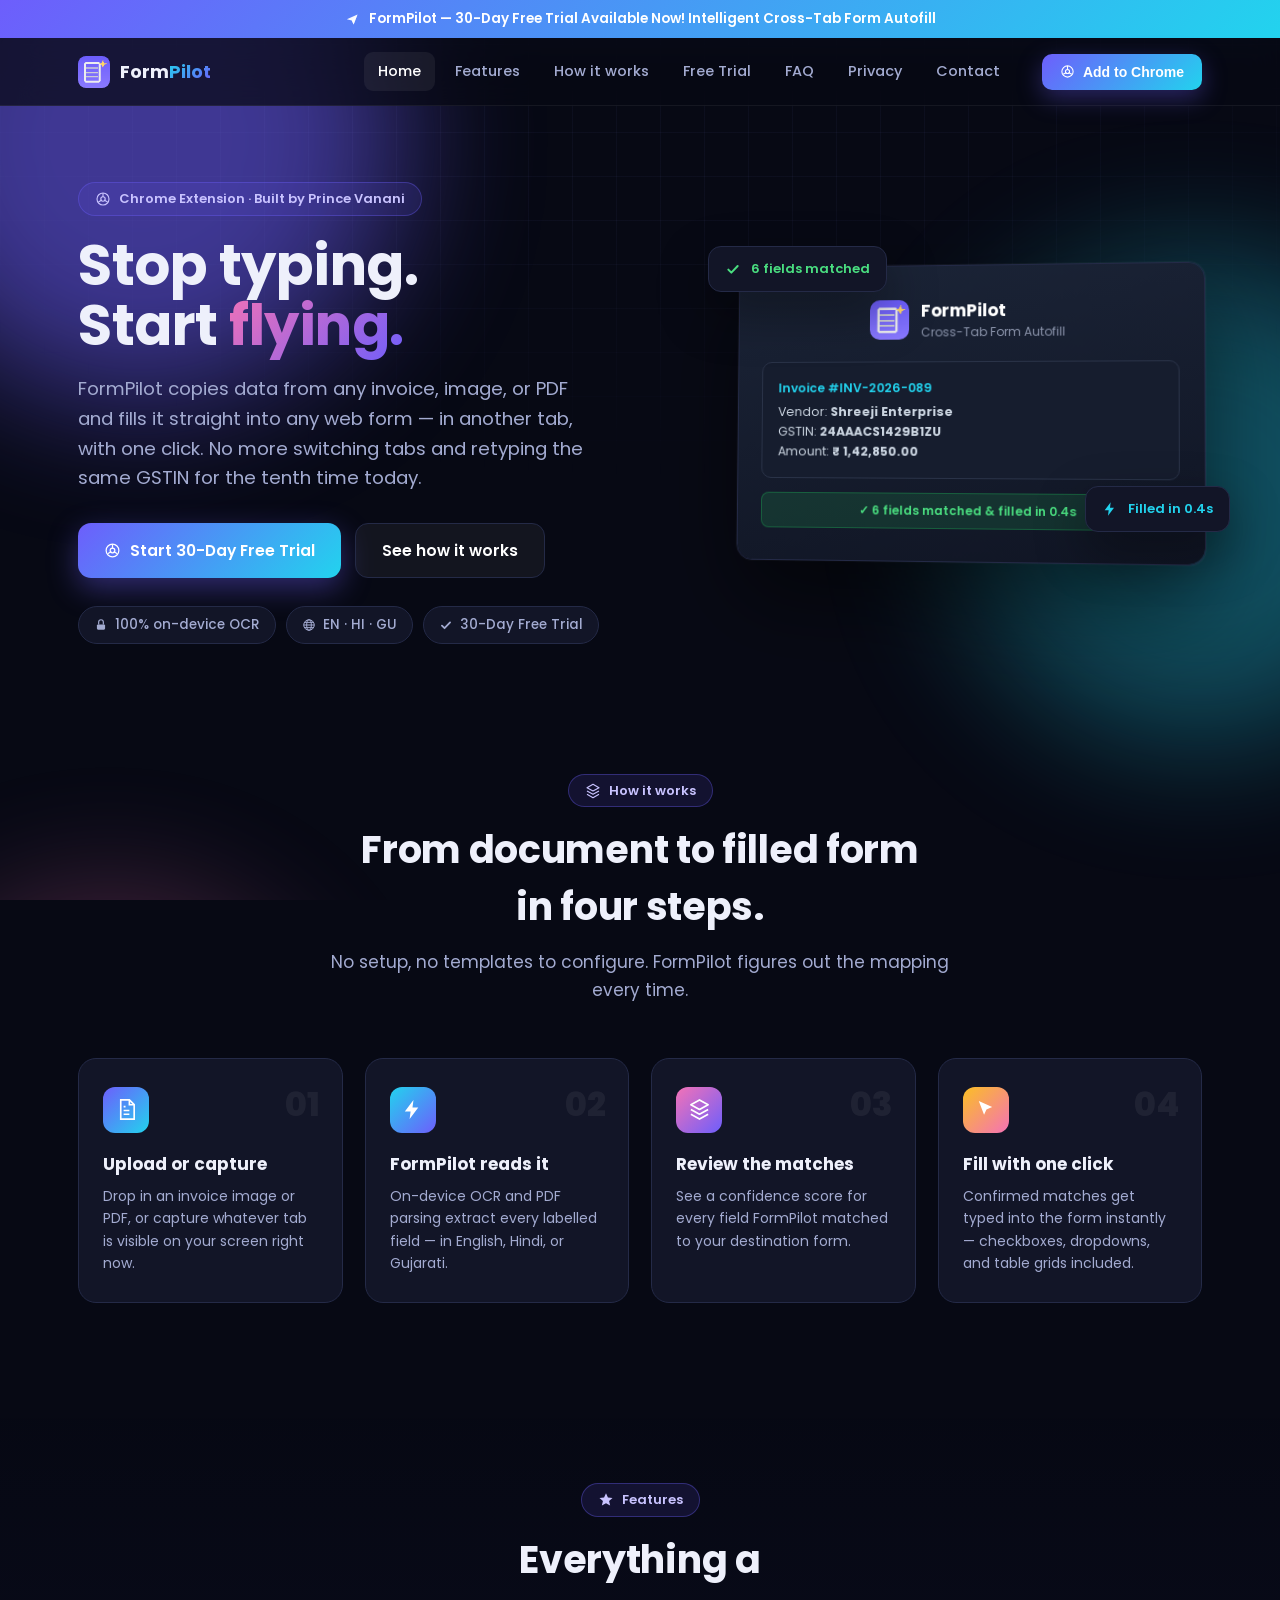
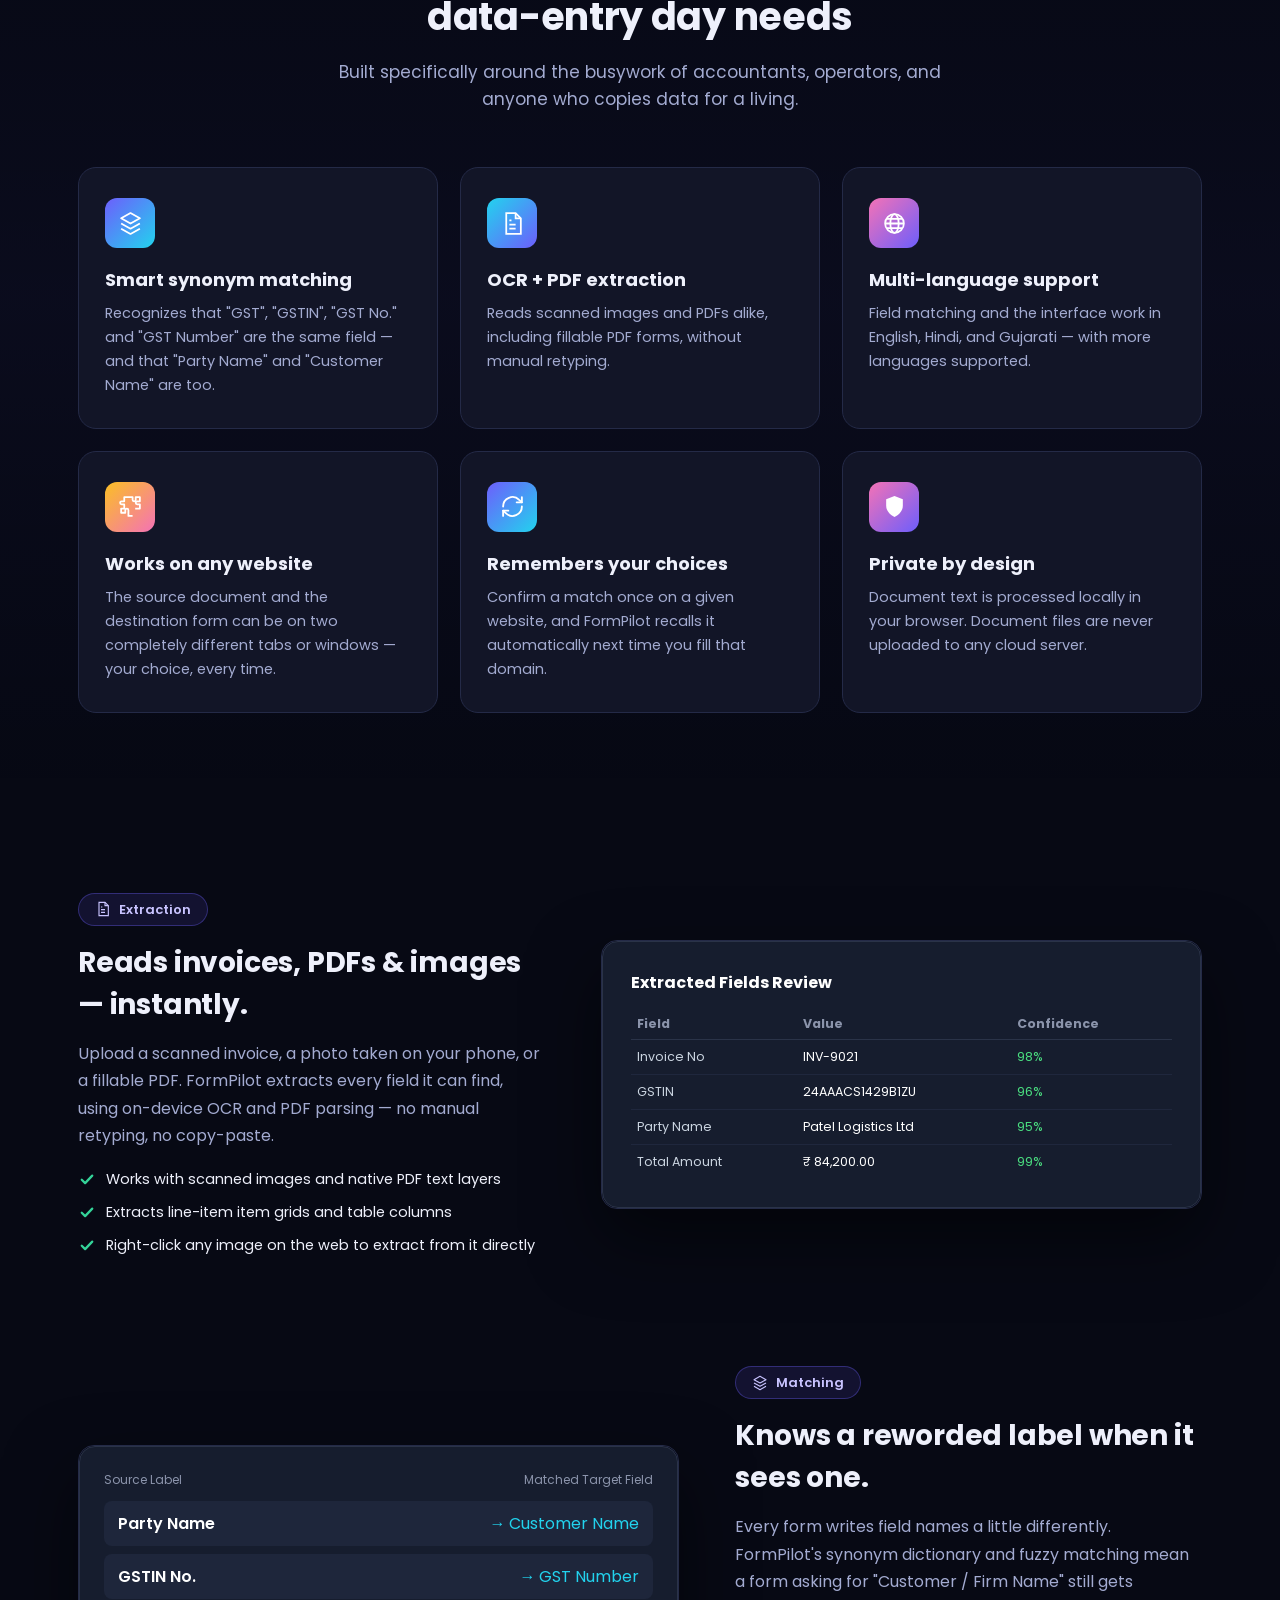
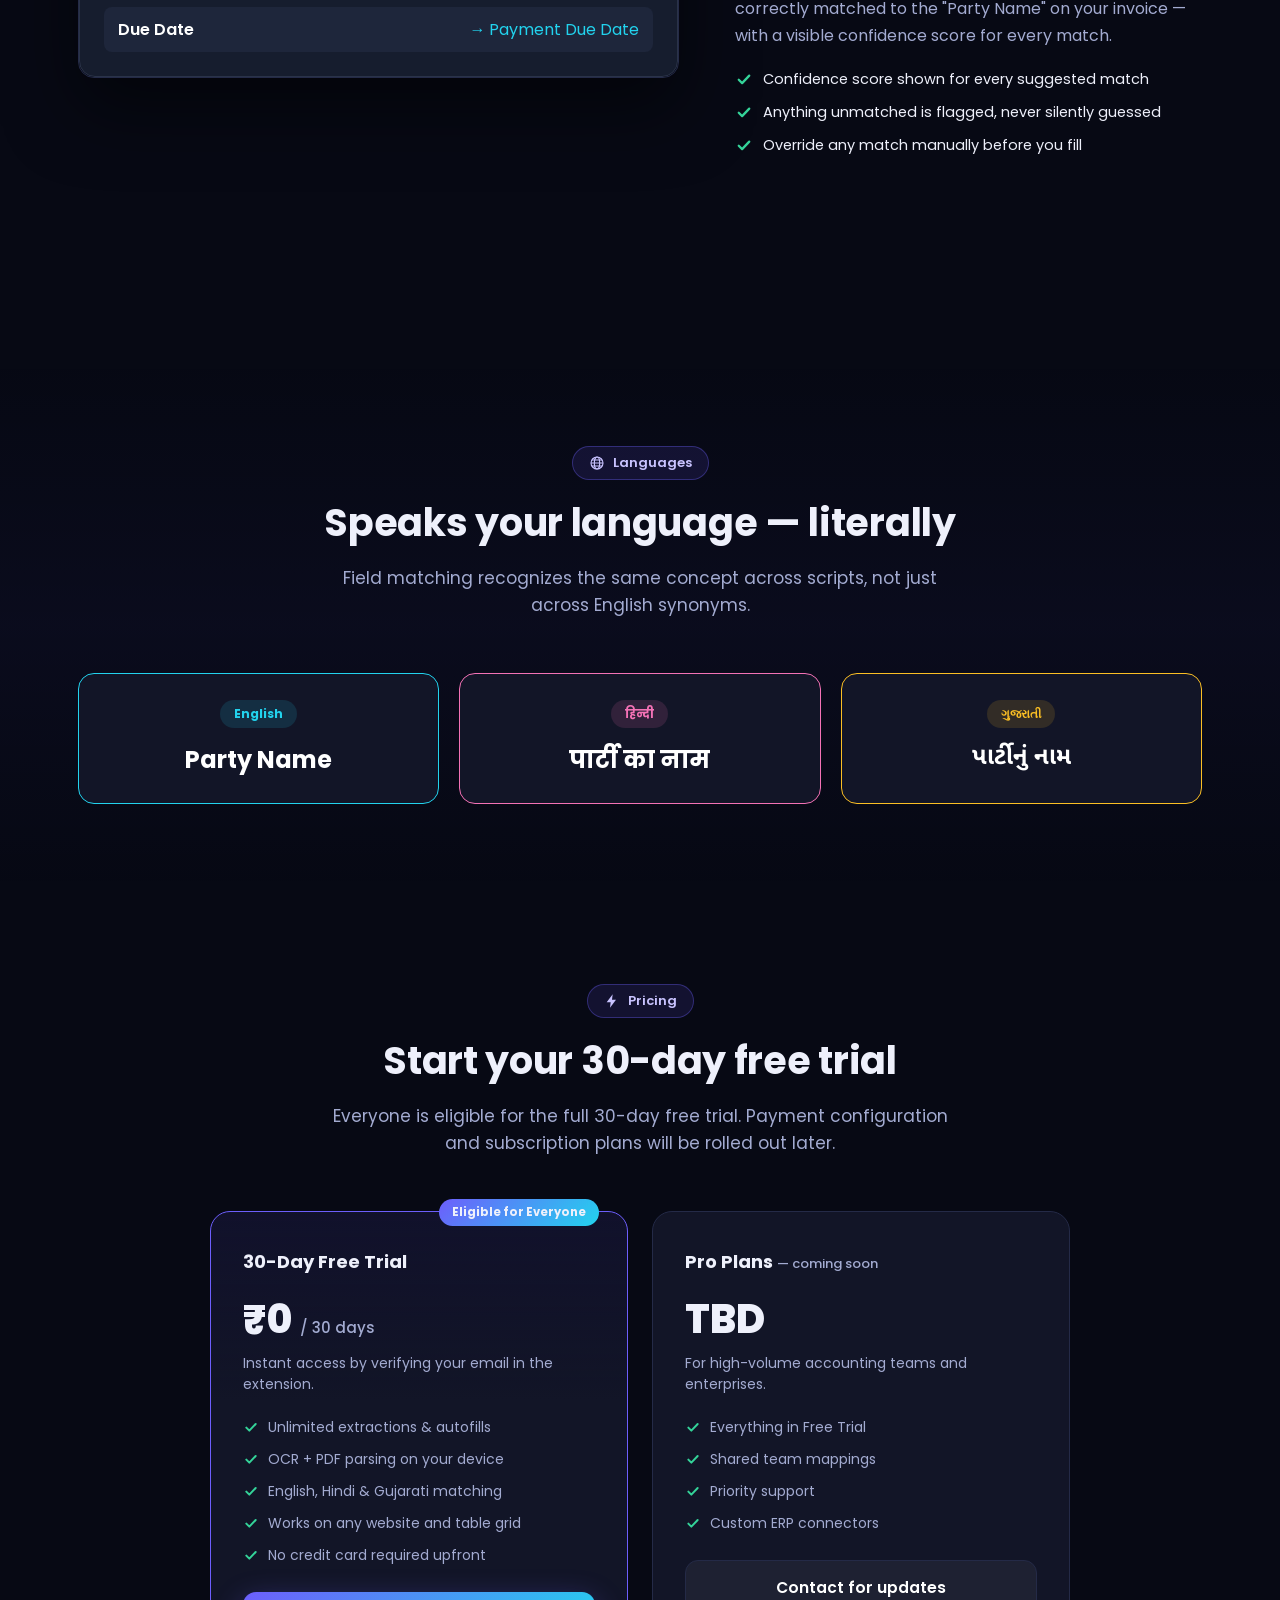
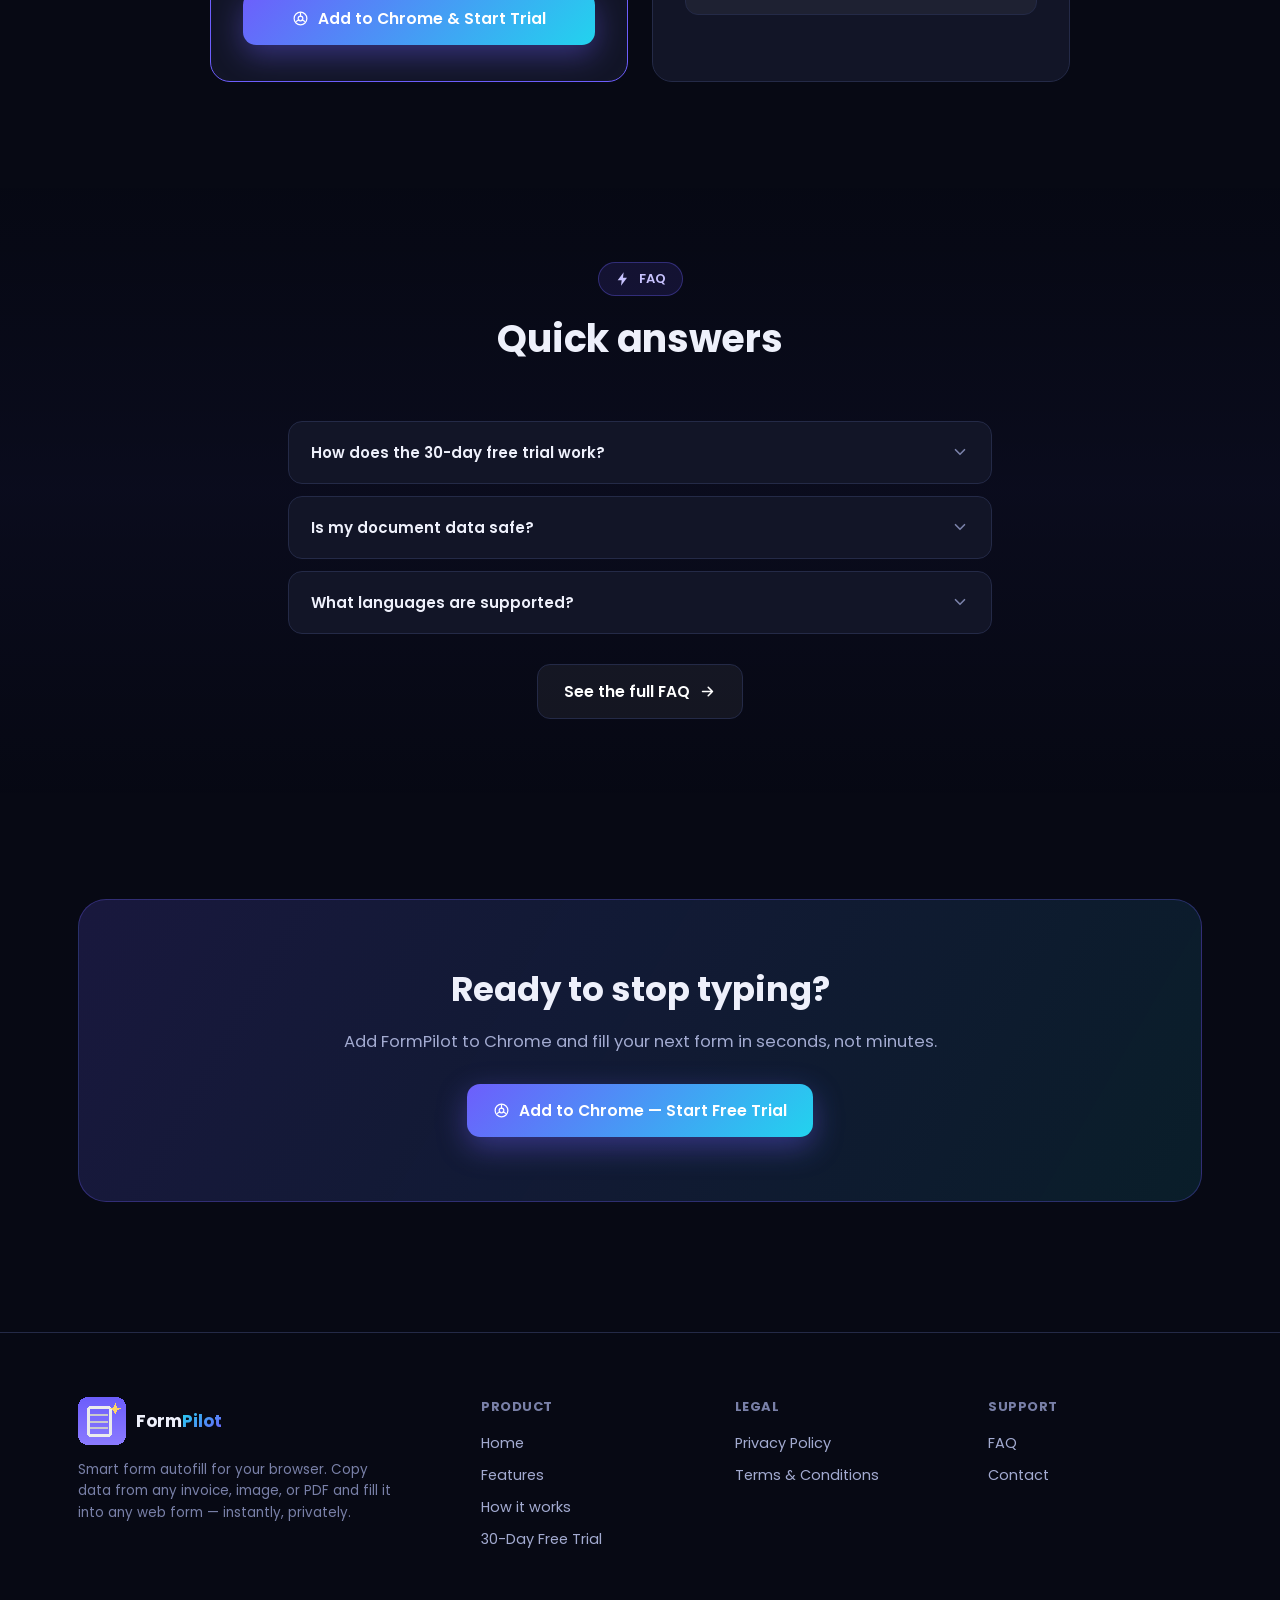
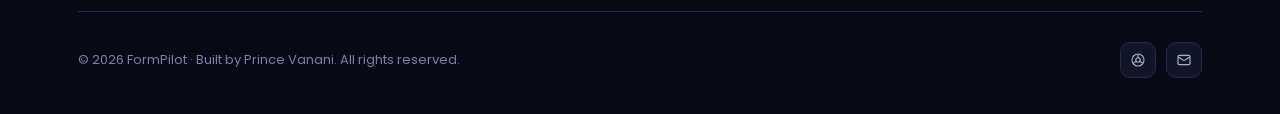
==== commit 72a0cb10: "Add files via upload" ====
--- a/index.html
+++ b/index.html
@@ -4,309 +4,12 @@
 <meta charset="UTF-8" />
 <meta name="viewport" content="width=device-width, initial-scale=1, viewport-fit=cover" />
 <title>FormPilot — Smart Form Autofill for Your Browser</title>
-<meta name="description" content="Copy data from any invoice, image, or PDF and auto-fill it into any web form — with smart, multi-language field matching. 100% local, no uploads, no account." />
+<meta name="description" content="Copy data from any invoice, image, or PDF and auto-fill it into any web form — with smart, multi-language field matching. 30-day free trial, no credit card required." />
+<link rel="icon" type="image/png" sizes="48x48" href="assets/images/icon48.png">
 <link rel="preconnect" href="https://fonts.googleapis.com">
 <link rel="preconnect" href="https://fonts.gstatic.com" crossorigin>
 <link href="https://fonts.googleapis.com/css2?family=Poppins:ital,wght@0,400;0,500;0,600;0,700;0,800;1,600&family=Noto+Sans+Gujarati:wght@500;700&display=swap" rel="stylesheet">
-<style>
-:root{
-  --bg:#070914; --bg2:#0c0f1f; --card:#121527; --card2:#161a30; --border:#242a47;
-  --text:#eef0fb; --muted:#a3abd1; --muted2:#7980a8;
-  --violet:#6d5efc; --violet2:#8b7bff; --cyan:#22d3ee; --pink:#f472b6; --amber:#fbbf24; --green:#34d399; --red:#f87171;
-  --grad1: linear-gradient(135deg,var(--violet),var(--cyan));
-  --grad2: linear-gradient(135deg,var(--cyan),var(--violet));
-  --grad3: linear-gradient(135deg,var(--pink),var(--violet));
-  --grad4: linear-gradient(135deg,var(--amber),var(--pink));
-  --radius:18px; --maxw:1180px;
-  box-sizing:border-box;
-  padding-top:env(safe-area-inset-top,0px); padding-bottom:env(safe-area-inset-bottom,0px);
-}
-:root:not([data-theme="light"]){ color-scheme:dark; }
-@media (prefers-color-scheme:dark){ :root:not([data-theme="light"]){ color-scheme:dark; } }
-html{ scroll-padding-top:86px; scroll-behavior:smooth; }
-*,*::before,*::after{ box-sizing:border-box; }
-body{
-  margin:0; background:var(--bg); color:var(--text);
-  font-family:'Poppins',-apple-system,"Segoe UI",Roboto,sans-serif;
-  -webkit-font-smoothing:antialiased; overflow-x:hidden;
-}
-img{ max-width:100%; display:block; }
-a{ color:inherit; text-decoration:none; }
-.container{ max-width:var(--maxw); margin:0 auto; padding:0 28px; }
-section{ position:relative; }
-
-/* ---------- background texture ---------- */
-.bg-fx{ position:fixed; inset:0; z-index:-2; overflow:hidden; pointer-events:none; }
-.orb{ position:absolute; border-radius:50%; filter:blur(70px); opacity:.55; }
-.grid-fx{ position:fixed; inset:0; z-index:-1; pointer-events:none;
-  background-image:linear-gradient(rgba(150,160,255,.045) 1px,transparent 1px),linear-gradient(90deg,rgba(150,160,255,.045) 1px,transparent 1px);
-  background-size:44px 44px; mask-image:radial-gradient(ellipse 80% 60% at 50% 0%,#000 40%,transparent 90%); }
-
-/* ---------- announcement bar + toast ---------- */
-.announce{ background:var(--grad1); color:#fff; font-size:13.5px; font-weight:600; padding:9px 20px; display:flex; align-items:center; justify-content:center; gap:9px; text-align:center; }
-.announce svg{ width:15px; height:15px; flex:none; }
-.toast{ position:fixed; left:50%; bottom:calc(28px + env(safe-area-inset-bottom,0px)); transform:translateX(-50%) translateY(20px); background:#1a1f3a; color:#fff; border:1px solid var(--violet); padding:14px 22px; border-radius:14px; font-size:14px; font-weight:500; box-shadow:0 20px 50px rgba(0,0,0,.5); opacity:0; pointer-events:none; transition:.3s; z-index:500; max-width:calc(100vw - 40px); text-align:center; }
-.toast.show{ opacity:1; transform:translateX(-50%) translateY(0); }
-
-/* ---------- nav ---------- */
-.nav{ position:sticky; top:0; z-index:100; backdrop-filter:blur(16px); -webkit-backdrop-filter:blur(16px);
-  background:rgba(7,9,20,.72); border-bottom:1px solid rgba(255,255,255,.06);
-  padding-top:env(safe-area-inset-top,0px); }
-.nav-inner{ max-width:var(--maxw); margin:0 auto; padding:14px 28px; display:flex; align-items:center; gap:28px; }
-.brand{ display:flex; align-items:center; gap:10px; font-weight:700; font-size:18px; margin-right:auto; cursor:pointer; }
-.brand svg{ width:32px; height:32px; flex:none; }
-.brand .pilot{ background:var(--grad2); -webkit-background-clip:text; background-clip:text; -webkit-text-fill-color:transparent; }
-.nav-links{ display:flex; align-items:center; gap:6px; }
-.nav-links a{ padding:9px 14px; border-radius:9px; font-size:14.5px; font-weight:500; color:var(--muted); cursor:pointer; transition:.15s; }
-.nav-links a:hover, .nav-links a.active{ color:#fff; background:rgba(255,255,255,.06); }
-.nav-cta{ display:inline-flex; align-items:center; gap:8px; padding:10px 18px; border-radius:10px; background:var(--grad1); color:#fff; font-weight:600; font-size:14px; white-space:nowrap; box-shadow:0 8px 24px rgba(109,94,252,.35); cursor:pointer; border:none; }
-.nav-cta svg{ width:15px; height:15px; }
-.burger{ display:none; width:34px; height:34px; border-radius:8px; border:1px solid var(--border); background:var(--card); align-items:center; justify-content:center; cursor:pointer; flex:none; }
-.burger span{ display:block; width:16px; height:2px; background:#fff; position:relative; }
-.burger span::before,.burger span::after{ content:''; position:absolute; width:16px; height:2px; background:#fff; left:0; }
-.burger span::before{ top:-5px; } .burger span::after{ top:5px; }
-
-/* ---------- buttons ---------- */
-.btn{ display:inline-flex; align-items:center; justify-content:center; gap:9px; padding:15px 26px; border-radius:13px; font-weight:600; font-size:15.5px; cursor:pointer; border:none; transition:.15s; }
-.btn svg{ width:17px; height:17px; }
-.btn-primary{ background:var(--grad1); color:#fff; box-shadow:0 10px 30px rgba(109,94,252,.4); }
-.btn-primary:hover{ transform:translateY(-2px); box-shadow:0 14px 36px rgba(109,94,252,.5); }
-.btn-ghost{ background:rgba(255,255,255,.05); color:#fff; border:1.5px solid var(--border); }
-.btn-ghost:hover{ background:rgba(255,255,255,.09); }
-.btn-sm{ padding:10px 18px; font-size:13.5px; border-radius:10px; }
-
-/* ---------- badges / chips ---------- */
-.eyebrow{ display:inline-flex; align-items:center; gap:8px; padding:7px 16px; border-radius:999px; background:rgba(109,94,252,.12); border:1px solid rgba(109,94,252,.35); color:#c9c3ff; font-size:13px; font-weight:600; }
-.eyebrow svg{ width:16px; height:16px; flex:none; }
-.eyebrow{ max-width:100%; line-height:1.35; }
-.section-head .eyebrow{ white-space:nowrap; }
-h1,h2{ text-wrap:balance; }
-.chip{ display:inline-flex; align-items:center; gap:7px; padding:8px 15px; border-radius:999px; background:var(--card); border:1px solid var(--border); font-size:13.5px; font-weight:500; color:var(--muted); }
-.chip svg{ width:14px; height:14px; }
-
-/* ---------- icon box ---------- */
-.icon-box{ border-radius:12px; display:flex; align-items:center; justify-content:center; flex:none; color:#fff; }
-.icon-box span{ display:block; }
-.icon-box span svg{ width:100%; height:100%; display:block; }
-.grad1{ background:var(--grad1); } .grad2{ background:var(--grad2); } .grad3{ background:var(--grad3); } .grad4{ background:var(--grad4); }
-
-/* ---------- hero ---------- */
-.hero{ padding:76px 0 40px; }
-.hero-inner{ display:flex; gap:50px; align-items:center; }
-.hero-inner>div:first-child{ flex:1 1 54%; min-width:0; } .hero-visual{ flex:1 1 42%; min-width:0; }
-.hero h1{ font-size:56px; line-height:1.08; font-weight:700; margin:20px 0 18px; letter-spacing:-.5px; }
-.hero h1 .g{ background:var(--grad3); -webkit-background-clip:text; background-clip:text; -webkit-text-fill-color:transparent; }
-.hero p.lead{ font-size:18.5px; color:var(--muted); line-height:1.6; margin:0 0 30px; max-width:520px; }
-.hero-ctas{ display:flex; gap:14px; flex-wrap:wrap; margin-bottom:28px; }
-.hero-trust{ display:flex; gap:10px; flex-wrap:wrap; }
-.hero-visual{ position:relative; }
-.hero-shot{ border-radius:16px; overflow:hidden; border:1px solid var(--border); box-shadow:0 40px 90px rgba(0,0,0,.55),0 0 0 1px rgba(255,255,255,.04); transform:perspective(1200px) rotateY(-6deg) rotateX(2deg); }
-.hero-shot img{ display:block; width:100%; }
-.float-card{ position:absolute; background:var(--card); border:1px solid var(--border); border-radius:13px; padding:12px 16px; box-shadow:0 20px 50px rgba(0,0,0,.4); display:flex; align-items:center; gap:10px; font-size:13px; font-weight:600; }
-.float-card svg{ width:16px; height:16px; }
-
-/* ---------- sections ---------- */
-.section{ padding:90px 0; }
-.section-head{ text-align:center; max-width:640px; margin:0 auto 54px; }
-.section-head h2{ font-size:38px; font-weight:700; margin:14px 0 14px; letter-spacing:-.3px; }
-.section-head p{ color:var(--muted); font-size:17px; line-height:1.6; margin:0; }
-.section-alt{ background:linear-gradient(180deg,transparent,rgba(109,94,252,.04),transparent); }
-
-/* ---------- steps ---------- */
-.steps{ display:flex; flex-wrap:wrap; gap:22px; }
-.step-card{ flex:1 1 calc(25% - 17px); min-width:200px; }
-.step-card{ background:var(--card); border:1px solid var(--border); border-radius:var(--radius); padding:28px 24px; position:relative; }
-.step-num{ position:absolute; top:20px; right:22px; font-size:34px; font-weight:800; color:rgba(255,255,255,.06); }
-.step-card h3{ font-size:17px; margin:18px 0 8px; }
-.step-card p{ font-size:14px; color:var(--muted); line-height:1.6; margin:0; }
-
-/* ---------- features ---------- */
-.feat-grid{ display:flex; flex-wrap:wrap; gap:22px; }
-.feat-card{ flex:1 1 calc(33.333% - 15px); min-width:260px; }
-.feat-card{ background:var(--card); border:1px solid var(--border); border-radius:var(--radius); padding:30px 26px; transition:.2s; }
-.feat-card:hover{ transform:translateY(-4px); border-color:rgba(109,94,252,.4); background:var(--card2); }
-.feat-card h3{ font-size:18px; margin:18px 0 9px; }
-.feat-card p{ font-size:14.5px; color:var(--muted); line-height:1.65; margin:0; }
-
-/* ---------- showcase ---------- */
-.showcase{ display:flex; gap:56px; align-items:center; margin-bottom:110px; flex-wrap:wrap; }
-.showcase .sc-text{ flex:1 1 40%; min-width:280px; } .showcase .sc-img{ flex:1 1 52%; min-width:280px; }
-.showcase.rev .sc-text{ order:2; } .showcase.rev .sc-img{ order:1; }
-.sc-text h3{ font-size:28px; margin:16px 0 14px; letter-spacing:-.2px; }
-.sc-text p{ color:var(--muted); font-size:16px; line-height:1.7; margin:0 0 20px; }
-.sc-list{ list-style:none; padding:0; margin:0; display:flex; flex-direction:column; gap:12px; }
-.sc-list li{ display:flex; gap:10px; align-items:flex-start; font-size:14.5px; color:var(--text); }
-.sc-list svg{ width:18px; height:18px; color:var(--green); flex:none; margin-top:1px; }
-.sc-img{ border-radius:16px; overflow:hidden; border:1px solid var(--border); box-shadow:0 30px 70px rgba(0,0,0,.5); }
-
-/* ---------- lang cards ---------- */
-.lang-row{ display:flex; flex-wrap:wrap; gap:20px; }
-.lang-card{ flex:1 1 calc(33.333% - 14px); min-width:220px; }
-.lang-card{ background:var(--card); border:1.5px solid var(--border); border-radius:16px; padding:26px; text-align:center; }
-.lang-tag{ display:inline-block; padding:5px 14px; border-radius:999px; font-size:12px; font-weight:700; margin-bottom:14px; }
-.lang-word{ font-size:24px; font-weight:700; color:#fff; }
-.guj{ font-family:'Noto Sans Gujarati',sans-serif; }
-
-/* ---------- persona ---------- */
-.persona-grid{ display:flex; flex-wrap:wrap; gap:18px; }
-.persona-card{ flex:1 1 calc(25% - 14px); min-width:200px; }
-.persona-card{ background:var(--card); border:1px solid var(--border); border-radius:16px; padding:24px 20px; text-align:center; }
-.persona-card .pe-icon{ width:52px; height:52px; border-radius:14px; margin:0 auto 14px; }
-.persona-card h4{ font-size:15.5px; margin:0 0 8px; }
-.persona-card p{ font-size:13px; color:var(--muted); line-height:1.6; margin:0; }
-
-/* ---------- privacy band ---------- */
-.priv-band{ background:radial-gradient(ellipse at 30% 30%,rgba(34,211,238,.1),transparent 60%),var(--card); border:1px solid var(--border); border-radius:28px; padding:60px 50px; display:flex; gap:50px; align-items:center; flex-wrap:wrap; }
-.priv-band>div:first-child{ flex:1 1 42%; min-width:280px; } .priv-points{ flex:1 1 50%; min-width:280px; }
-.pb-title{ font-size:32px; margin:16px 0 14px; }
-.priv-points{ display:flex; flex-wrap:wrap; gap:18px; }
-.priv-point{ flex:1 1 calc(50% - 10px); min-width:200px; }
-.priv-point{ display:flex; gap:12px; }
-.priv-point h4{ font-size:15px; margin:0 0 5px; }
-.priv-point p{ font-size:13px; color:var(--muted); margin:0; line-height:1.55; }
-
-/* ---------- pricing ---------- */
-.price-wrap{ display:flex; flex-wrap:wrap; gap:24px; max-width:860px; margin:0 auto; }
-.price-card{ flex:1 1 calc(50% - 13px); min-width:280px; }
-.price-card{ background:var(--card); border:1.5px solid var(--border); border-radius:20px; padding:36px 32px; }
-.price-card.hl{ border-color:var(--violet); background:linear-gradient(180deg,rgba(109,94,252,.1),var(--card) 40%); position:relative; }
-.price-card .tag{ position:absolute; top:-13px; right:28px; background:var(--grad1); font-size:11.5px; font-weight:700; padding:5px 13px; border-radius:999px; }
-.price-amt{ font-size:40px; font-weight:800; margin:14px 0 4px; }
-.price-amt span{ font-size:15px; color:var(--muted); font-weight:500; }
-.price-card ul{ list-style:none; padding:0; margin:22px 0 26px; display:flex; flex-direction:column; gap:11px; }
-.price-card li{ display:flex; gap:9px; align-items:flex-start; font-size:14px; color:var(--muted); }
-.price-card li svg{ width:16px; height:16px; color:var(--green); flex:none; margin-top:2px; }
-
-/* ---------- faq ---------- */
-.faq-item{ background:var(--card); border:1px solid var(--border); border-radius:14px; margin-bottom:12px; overflow:hidden; }
-.faq-q{ padding:19px 22px; display:flex; justify-content:space-between; align-items:center; cursor:pointer; font-weight:600; font-size:15px; gap:16px; }
-.faq-q svg{ width:18px; height:18px; color:var(--muted2); flex:none; transition:transform .2s; }
-.faq-item.open .faq-q svg{ transform:rotate(180deg); }
-.faq-a{ max-height:0; overflow:hidden; transition:max-height .25s ease; }
-.faq-item.open .faq-a{ max-height:400px; }
-.faq-a-in{ padding:0 22px 20px; color:var(--muted); font-size:14.5px; line-height:1.7; }
-.faq-cat{ font-size:13px; font-weight:700; text-transform:uppercase; letter-spacing:.6px; color:var(--violet2); margin:38px 0 14px; }
-.faq-cat:first-child{ margin-top:0; }
-
-/* ---------- cta band ---------- */
-.cta-band{ background:linear-gradient(120deg,rgba(109,94,252,.18),rgba(34,211,238,.1)); border:1px solid rgba(109,94,252,.3); border-radius:28px; padding:64px 50px; text-align:center; }
-.cta-band h2{ font-size:34px; margin:0 0 14px; }
-.cta-band p{ color:var(--muted); font-size:16.5px; margin:0 0 30px; }
-
-/* ---------- footer ---------- */
-footer{ border-top:1px solid var(--border); padding:64px 0 36px; margin-top:40px; }
-.foot-grid{ display:flex; flex-wrap:wrap; gap:40px; margin-bottom:50px; }
-.foot-grid>div:first-child{ flex:1.4 1 260px; } .foot-col{ flex:1 1 140px; }
-.foot-brand{ display:flex; align-items:center; gap:10px; font-weight:700; font-size:17px; margin-bottom:14px; }
-.foot-brand svg{ width:28px; height:28px; }
-.foot-col h5{ font-size:13px; text-transform:uppercase; letter-spacing:.5px; color:var(--muted2); margin:0 0 16px; }
-.foot-col a{ display:block; font-size:14.5px; color:var(--muted); margin-bottom:11px; cursor:pointer; }
-.foot-col a:hover{ color:#fff; }
-.foot-p{ color:var(--muted2); font-size:13.5px; line-height:1.6; max-width:320px; margin:0; }
-.foot-bottom{ display:flex; justify-content:space-between; align-items:center; padding-top:30px; border-top:1px solid var(--border); flex-wrap:wrap; gap:14px; }
-.foot-bottom p{ color:var(--muted2); font-size:13px; margin:0; }
-.foot-social{ display:flex; gap:10px; }
-.foot-social a{ width:36px; height:36px; border-radius:10px; background:var(--card); border:1px solid var(--border); display:flex; align-items:center; justify-content:center; }
-.foot-social svg{ width:16px; height:16px; color:var(--muted); }
-
-/* ---------- inner pages (legal/faq/contact) ---------- */
-.page-hero{ padding:60px 0 20px; text-align:center; }
-.page-hero h1{ font-size:42px; margin:16px 0 10px; }
-.page-hero p{ color:var(--muted); font-size:16px; }
-.legal{ max-width:856px; margin:0 auto; padding:30px 28px 100px; line-height:1.75; }
-.legal h2{ font-size:22px; margin:40px 0 12px; }
-.legal h2:first-child{ margin-top:0; }
-.legal p, .legal li{ color:#c7cce3; font-size:15.5px; }
-.legal ul,.legal ol{ padding-left:22px; }
-.legal li{ margin-bottom:8px; }
-.legal strong{ color:#fff; }
-.legal code{ background:var(--card2); border:1px solid var(--border); padding:2px 7px; border-radius:5px; font-size:13.5px; color:var(--cyan); }
-.callout{ background:rgba(251,191,36,.08); border:1px solid rgba(251,191,36,.3); border-radius:12px; padding:16px 20px; margin:20px 0; font-size:14.5px; color:#f3d9a0; }
-.callout b{ color:var(--amber); }
-.callout-blue{ background:rgba(34,211,238,.08); border:1px solid rgba(34,211,238,.3); color:#bfeef7; }
-.callout-blue b{ color:var(--cyan); }
-.toc{ background:var(--card); border:1px solid var(--border); border-radius:14px; padding:22px 26px; margin-bottom:36px; }
-.toc h5{ margin:0 0 12px; font-size:13px; text-transform:uppercase; letter-spacing:.5px; color:var(--muted2); }
-.toc-list{ display:flex; flex-wrap:wrap; }
-.toc-list a{ flex:0 0 50%; max-width:50%; font-size:14px; color:var(--muted); display:flex; gap:7px; margin-bottom:11px; padding-right:20px; cursor:pointer; }
-.toc-list a span{ color:var(--muted2); flex:none; }
-.toc-list a:hover{ color:var(--cyan); }
-.updated{ color:var(--muted2); font-size:13.5px; margin-bottom:30px; }
-
-/* contact page */
-.contact-grid{ display:flex; flex-wrap:wrap; gap:22px; max-width:var(--maxw); margin:0 auto 50px; }
-.contact-card{ flex:1 1 calc(33.333% - 15px); min-width:240px; }
-.contact-card{ background:var(--card); border:1px solid var(--border); border-radius:18px; padding:30px 26px; text-align:center; }
-.contact-card .icon-box{ margin:0 auto; }
-.contact-card h3{ font-size:17px; margin:16px 0 8px; }
-.contact-card p{ font-size:14px; color:var(--muted); margin:0 0 16px; line-height:1.6; }
-
-/* page switching */
-.page{ display:none; }
-.page.active{ display:block; }
-
-/* ---------- responsive ---------- */
-@media (max-width:980px){
-  .nav-links, .nav-cta{ display:none; }
-  .burger{ display:flex; }
-  .hero-inner{ flex-direction:column; }
-  .hero h1{ font-size:40px; }
-  .hero-inner>div:first-child,.hero-visual{ flex:none; width:100%; }
-  .hero-shot{ transform:none; }
-  .priv-band>div:first-child,.priv-points{ min-width:0; }
-  .float-card{ display:none; }
-  .step-card{ flex-basis:calc(50% - 11px); }
-  .feat-card{ flex-basis:calc(50% - 11px); }
-  .showcase{ flex-direction:column; }
-  .showcase.rev .sc-text,.showcase.rev .sc-img{ order:0; }
-  .lang-card{ flex-basis:calc(33.333% - 14px); min-width:0; padding:22px 14px; }
-  .lang-word{ font-size:20px; }
-  .persona-card{ flex-basis:calc(50% - 9px); }
-  .priv-band{ flex-direction:column; padding:40px 28px; }
-  .priv-point{ flex-basis:100%; }
-  .price-card{ flex-basis:100%; }
-  .foot-grid>div:first-child,.foot-col{ flex-basis:calc(50% - 20px); }
-  .contact-card{ flex-basis:100%; }
-  .toc-list a{ flex-basis:100%; max-width:100%; }
-}
-@media (max-width:620px){
-  .section-head h2 br{ display:none; }
-  .lang-card{ flex-basis:100%; padding:26px; } .lang-word{ font-size:24px; }
-  .hero-ctas .btn{ flex:1 1 100%; }
-  .pb-title{ font-size:25px; } .pb-title br{ display:none; }
-  .step-card,.feat-card,.persona-card,.price-card,.lang-card,.contact-card,.priv-point,.showcase .sc-text,.showcase .sc-img{ min-width:0; }
-  .step-card,.feat-card,.persona-card{ display:grid; grid-template-columns:auto 1fr; column-gap:14px; row-gap:10px; align-items:center; text-align:left; padding:20px 18px; }
-  .step-card .icon-box,.feat-card .icon-box{ width:44px !important; height:44px !important; }
-  .step-card .icon-box span,.feat-card .icon-box span{ width:22px !important; height:22px !important; }
-  .persona-card .pe-icon{ width:44px; height:44px; margin:0; border-radius:12px; }
-  .step-card h3,.feat-card h3,.persona-card h4{ grid-column:2; margin:0; font-size:16.5px; }
-  .step-card p,.feat-card p,.persona-card p{ grid-column:1 / -1; margin:0; }
-  .step-num{ top:14px; right:16px; font-size:28px; }
-  .priv-band{ padding:30px 20px; }
-  .price-card{ padding:30px 22px; }
-  .page-hero h1{ font-size:32px; }
-  .page-hero.container{ padding:44px 20px 14px; }
-  .legal.container{ padding:20px 20px 70px; }
-  .legal h2{ font-size:20px; }
-  .step-card{ flex-basis:100%; }
-  .feat-card{ flex-basis:100%; }
-  .persona-card{ flex-basis:100%; }
-  .section{ padding:60px 0; }
-  .hero{ padding:50px 0 30px; }
-  .hero h1{ font-size:32px; }
-  .section-head h2{ font-size:28px; }
-  .cta-band{ padding:44px 26px; }
-  .cta-band h2{ font-size:26px; }
-  .foot-grid{ flex-direction:column; gap:30px; }
-  .container{ padding:0 20px; }
-  body[data-open-nav="1"] .mobile-nav{ display:flex; }
-}
-.mobile-nav{ display:none; position:fixed; inset:0; z-index:200; background:#070914; flex-direction:column; padding:20px; }
-.mobile-nav.open{ display:flex; }
-.mobile-nav-head{ display:flex; justify-content:space-between; align-items:center; margin-bottom:30px; }
-.mobile-nav a{ padding:16px 6px; font-size:18px; font-weight:600; border-bottom:1px solid var(--border); color:#fff; }
-.mobile-nav .btn{ margin-top:20px; width:100%; }
-</style>
+<link rel="stylesheet" href="assets/css/style.css" />
 </head>
 <body>
 
@@ -319,73 +22,115 @@
 </div>
 <div class="grid-fx"></div>
 
-
-<div class="announce" id="announce" style="display:none;"><svg viewBox="0 0 24 24" fill="none"><path d="M3 11.5L20 4l-6.2 16-3-6.3L3 11.5z" fill="currentColor" fill-opacity="0.95"/><path d="M10.8 13.7L13.8 20 20 4l-9.2 9.7z" fill="currentColor" fill-opacity="0.6"/></svg><span id="announceText"></span></div>
+<div class="announce" id="announce" style="display:none;">
+  <svg viewBox="0 0 24 24" fill="none"><path d="M3 11.5L20 4l-6.2 16-3-6.3L3 11.5z" fill="currentColor" fill-opacity="0.95"/><path d="M10.8 13.7L13.8 20 20 4l-9.2 9.7z" fill="currentColor" fill-opacity="0.6"/></svg>
+  <span id="announceText"></span>
+</div>
+
 <nav class="nav">
   <div class="nav-inner">
-    <div class="brand" onclick="goPage('home')"><svg viewBox="0 0 48 48" fill="none">
-<defs><linearGradient id="lg1" x1="0" y1="0" x2="1" y2="1"><stop offset="0" stop-color="#6d5efc"/><stop offset="1" stop-color="#22d3ee"/></linearGradient></defs>
-<rect width="48" height="48" rx="13" fill="url(#lg1)"/>
-<path d="M11 24.5L37 11l-9 27-5.5-11.5L11 24.5z" fill="#fff" fill-opacity="0.97"/>
-<path d="M22.5 26.5L27 38 37 11l-14.5 15.5z" fill="#fff" fill-opacity="0.68"/>
-</svg><span>Form<span class="pilot">Pilot</span></span></div>
+    <div class="brand" onclick="goPage('home')">
+      <img src="assets/images/icon48.png" alt="FormPilot" />
+      <span>Form<span class="pilot">Pilot</span></span>
+    </div>
     <div class="nav-links">
       <a onclick="goPage('home')" data-nav="home">Home</a>
       <a onclick="goHash('features')">Features</a>
       <a onclick="goHash('how')">How it works</a>
+      <a onclick="goHash('pricing')">Free Trial</a>
       <a onclick="goPage('faq')" data-nav="faq">FAQ</a>
+      <a href="privacy.html" data-nav="privacy">Privacy</a>
       <a onclick="goPage('contact')" data-nav="contact">Contact</a>
     </div>
-    <button class="nav-cta js-store"><svg viewBox="0 0 24 24" fill="none" stroke="currentColor" stroke-width="1.7"><circle cx="12" cy="12" r="9"/><circle cx="12" cy="12" r="3.3"/><path d="M12 3v6M5.2 16.5l5.1-3M18.8 16.5l-5.1-3"/></svg> Add to Chrome</button>
+    <button class="nav-cta js-store">
+      <svg viewBox="0 0 24 24" fill="none" stroke="currentColor" stroke-width="1.7"><circle cx="12" cy="12" r="9"/><circle cx="12" cy="12" r="3.3"/><path d="M12 3v6M5.2 16.5l5.1-3M18.8 16.5l-5.1-3"/></svg>
+      Add to Chrome
+    </button>
     <div class="burger" onclick="toggleMobileNav(true)"><span></span></div>
   </div>
 </nav>
+
 <div class="mobile-nav" id="mobileNav">
   <div class="mobile-nav-head">
-    <div class="brand"><svg viewBox="0 0 48 48" fill="none">
-<defs><linearGradient id="lg2" x1="0" y1="0" x2="1" y2="1"><stop offset="0" stop-color="#6d5efc"/><stop offset="1" stop-color="#22d3ee"/></linearGradient></defs>
-<rect width="48" height="48" rx="13" fill="url(#lg2)"/>
-<path d="M11 24.5L37 11l-9 27-5.5-11.5L11 24.5z" fill="#fff" fill-opacity="0.97"/>
-<path d="M22.5 26.5L27 38 37 11l-14.5 15.5z" fill="#fff" fill-opacity="0.68"/>
-</svg><span>Form<span class="pilot">Pilot</span></span></div>
+    <div class="brand">
+      <img src="assets/images/icon48.png" alt="FormPilot" />
+      <span>Form<span class="pilot">Pilot</span></span>
+    </div>
     <div class="burger" onclick="toggleMobileNav(false)" style="font-size:20px;">✕</div>
   </div>
   <a onclick="goPage('home');toggleMobileNav(false)">Home</a>
   <a onclick="goPage('home');toggleMobileNav(false);setTimeout(()=>goHash('features'),50)">Features</a>
   <a onclick="goPage('home');toggleMobileNav(false);setTimeout(()=>goHash('how'),50)">How it works</a>
+  <a onclick="goPage('home');toggleMobileNav(false);setTimeout(()=>goHash('pricing'),50)">30-Day Free Trial</a>
   <a onclick="goPage('faq');toggleMobileNav(false)">FAQ</a>
-  <a onclick="goPage('privacy');toggleMobileNav(false)">Privacy Policy</a>
-  <a onclick="goPage('terms');toggleMobileNav(false)">Terms &amp; Conditions</a>
+  <a href="privacy.html">Privacy Policy</a>
+  <a href="terms.html">Terms &amp; Conditions</a>
   <a onclick="goPage('contact');toggleMobileNav(false)">Contact</a>
-  <button class="btn btn-primary js-store" onclick="toggleMobileNav(false)"><svg viewBox="0 0 24 24" fill="none" stroke="currentColor" stroke-width="1.7"><circle cx="12" cy="12" r="9"/><circle cx="12" cy="12" r="3.3"/><path d="M12 3v6M5.2 16.5l5.1-3M18.8 16.5l-5.1-3"/></svg> Add to Chrome</button>
+  <button class="btn btn-primary js-store" onclick="toggleMobileNav(false)">
+    <svg viewBox="0 0 24 24" fill="none" stroke="currentColor" stroke-width="1.7"><circle cx="12" cy="12" r="9"/><circle cx="12" cy="12" r="3.3"/><path d="M12 3v6M5.2 16.5l5.1-3M18.8 16.5l-5.1-3"/></svg>
+    Add to Chrome
+  </button>
 </div>
 
 <main>
+<!-- ================================= HOME PAGE ================================= -->
 <div class="page active" id="page-home">
 <section class="hero">
   <div class="container hero-inner">
     <div>
-      <span class="eyebrow"><svg viewBox="0 0 24 24" fill="none" stroke="currentColor" stroke-width="1.7"><circle cx="12" cy="12" r="9"/><circle cx="12" cy="12" r="3.3"/><path d="M12 3v6M5.2 16.5l5.1-3M18.8 16.5l-5.1-3"/></svg> Chrome Extension &middot; Built by Prince Vanani</span>
+      <span class="eyebrow">
+        <svg viewBox="0 0 24 24" fill="none" stroke="currentColor" stroke-width="1.7"><circle cx="12" cy="12" r="9"/><circle cx="12" cy="12" r="3.3"/><path d="M12 3v6M5.2 16.5l5.1-3M18.8 16.5l-5.1-3"/></svg>
+        Chrome Extension &middot; Built by Prince Vanani
+      </span>
       <h1>Stop typing.<br/>Start <span class="g">flying.</span></h1>
       <p class="lead">FormPilot copies data from any invoice, image, or PDF and fills it straight into any web form &mdash; in another tab, with one click. No more switching tabs and retyping the same GSTIN for the tenth time today.</p>
       <div class="hero-ctas">
-        <a class="btn btn-primary js-store" href="#" id="get"><svg viewBox="0 0 24 24" fill="none" stroke="currentColor" stroke-width="1.7"><circle cx="12" cy="12" r="9"/><circle cx="12" cy="12" r="3.3"/><path d="M12 3v6M5.2 16.5l5.1-3M18.8 16.5l-5.1-3"/></svg> Add to Chrome &mdash; it's free</a>
+        <a class="btn btn-primary js-store" href="#" id="get">
+          <svg viewBox="0 0 24 24" fill="none" stroke="currentColor" stroke-width="1.7"><circle cx="12" cy="12" r="9"/><circle cx="12" cy="12" r="3.3"/><path d="M12 3v6M5.2 16.5l5.1-3M18.8 16.5l-5.1-3"/></svg>
+          Start 30-Day Free Trial
+        </a>
         <a class="btn btn-ghost" onclick="goHash('how')">See how it works</a>
       </div>
       <div class="hero-trust">
-        <span class="chip"><svg viewBox="0 0 24 24" fill="none"><rect x="5" y="11" width="14" height="9" rx="2" fill="currentColor"/><path d="M8 11V7a4 4 0 0 1 8 0v4" stroke="currentColor" stroke-width="2" fill="none"/></svg> 100% local processing</span>
+        <span class="chip"><svg viewBox="0 0 24 24" fill="none"><rect x="5" y="11" width="14" height="9" rx="2" fill="currentColor"/><path d="M8 11V7a4 4 0 0 1 8 0v4" stroke="currentColor" stroke-width="2" fill="none"/></svg> 100% on-device OCR</span>
         <span class="chip"><svg viewBox="0 0 24 24" fill="none" stroke="currentColor" stroke-width="1.7"><circle cx="12" cy="12" r="9"/><ellipse cx="12" cy="12" rx="4" ry="9"/><path d="M3 12h18M4.5 7.5h15M4.5 16.5h15"/></svg> EN &middot; HI &middot; GU</span>
-        <span class="chip"><svg viewBox="0 0 24 24" fill="none"><path d="M5 13l4.5 4.5L19 7.5" stroke="currentColor" stroke-width="3" stroke-linecap="round" stroke-linejoin="round"/></svg> No account needed</span>
+        <span class="chip"><svg viewBox="0 0 24 24" fill="none"><path d="M5 13l4.5 4.5L19 7.5" stroke="currentColor" stroke-width="3" stroke-linecap="round" stroke-linejoin="round"/></svg> 30-Day Free Trial</span>
       </div>
     </div>
     <div class="hero-visual">
-      <div class="hero-shot"><img src="[data-uri]" alt="FormPilot side panel filling a web form automatically" /></div>
-      <div class="float-card" style="top:-18px;left:-24px;color:#4ade80;"><svg viewBox="0 0 24 24" fill="none"><path d="M5 13l4.5 4.5L19 7.5" stroke="currentColor" stroke-width="3" stroke-linecap="round" stroke-linejoin="round"/></svg> 6 fields matched</div>
-      <div class="float-card" style="bottom:30px;right:-28px;color:#22d3ee;"><svg viewBox="0 0 24 24" fill="none"><path d="M13 2L4 14h6l-1 8 9-12h-6l1-8z" fill="currentColor"/></svg> Filled in 0.4s</div>
-    </div>
-  </div>
-</section>
-
+      <div class="hero-shot">
+        <div style="background:linear-gradient(170deg,#1b2437,#101524);padding:32px 24px;border-radius:16px;text-align:center;">
+          <div style="display:inline-flex;align-items:center;gap:12px;margin-bottom:20px;">
+            <img src="assets/images/icon48.png" style="width:40px;height:40px;border-radius:10px;" alt="" />
+            <div style="text-align:left;">
+              <div style="font-weight:700;font-size:17px;color:#fff;">FormPilot</div>
+              <div style="font-size:12px;color:#8b94ab;">Cross-Tab Form Autofill</div>
+            </div>
+          </div>
+          <div style="background:#161d2e;border:1px solid #2a3348;border-radius:10px;padding:16px;text-align:left;font-size:12.5px;color:#cbd5e1;line-height:1.6;margin-bottom:14px;">
+            <div style="color:#22d3ee;font-weight:600;margin-bottom:4px;">Invoice #INV-2026-089</div>
+            <div>Vendor: <strong>Shreeji Enterprise</strong></div>
+            <div>GSTIN: <strong>24AAACS1429B1ZU</strong></div>
+            <div>Amount: <strong>₹ 1,42,850.00</strong></div>
+          </div>
+          <div style="background:rgba(34,197,94,0.15);border:1px solid rgba(34,197,94,0.3);color:#4ade80;border-radius:8px;padding:8px 12px;font-size:12px;font-weight:600;">
+            ✓ 6 fields matched &amp; filled in 0.4s
+          </div>
+        </div>
+      </div>
+      <div class="float-card" style="top:-18px;left:-24px;color:#4ade80;">
+        <svg viewBox="0 0 24 24" fill="none"><path d="M5 13l4.5 4.5L19 7.5" stroke="currentColor" stroke-width="3" stroke-linecap="round" stroke-linejoin="round"/></svg>
+        6 fields matched
+      </div>
+      <div class="float-card" style="bottom:30px;right:-28px;color:#22d3ee;">
+        <svg viewBox="0 0 24 24" fill="none"><path d="M13 2L4 14h6l-1 8 9-12h-6l1-8z" fill="currentColor"/></svg>
+        Filled in 0.4s
+      </div>
+    </div>
+  </div>
+</section>
+
+<!-- ================================= HOW IT WORKS ================================= -->
 <section class="section" id="how">
   <div class="container">
     <div class="section-head">
@@ -394,11 +139,35 @@
       <p>No setup, no templates to configure. FormPilot figures out the mapping every time.</p>
     </div>
     <div class="steps">
-      <div class="step-card"><div class="step-num">01</div><div class="icon-box grad1" style="width:46px;height:46px"><span style="width:23px;height:23px"><svg viewBox="0 0 24 24" fill="none" stroke="currentColor" stroke-width="1.7"><path d="M6 2h9l5 5v15H6z"/><path d="M15 2v5h5"/><path d="M9 13h6M9 17h6M9 9h2"/></svg></span></div><h3>Upload or capture</h3><p>Drop in an image or PDF, or capture whatever is on your screen right now.</p></div><div class="step-card"><div class="step-num">02</div><div class="icon-box grad2" style="width:46px;height:46px"><span style="width:23px;height:23px"><svg viewBox="0 0 24 24" fill="none"><path d="M13 2L4 14h6l-1 8 9-12h-6l1-8z" fill="currentColor"/></svg></span></div><h3>FormPilot reads it</h3><p>On-device OCR and PDF parsing extract every labelled field &mdash; in English, Hindi, or Gujarati.</p></div><div class="step-card"><div class="step-num">03</div><div class="icon-box grad3" style="width:46px;height:46px"><span style="width:23px;height:23px"><svg viewBox="0 0 24 24" fill="none" stroke="currentColor" stroke-width="1.7" stroke-linejoin="round"><path d="M12 2l9 5-9 5-9-5 9-5z"/><path d="M3 12l9 5 9-5"/><path d="M3 17l9 5 9-5"/></svg></span></div><h3>Review the matches</h3><p>See a confidence score for every field FormPilot matched to your destination form.</p></div><div class="step-card"><div class="step-num">04</div><div class="icon-box grad4" style="width:46px;height:46px"><span style="width:23px;height:23px"><svg viewBox="0 0 24 24" fill="none"><path d="M5 3l5.5 14.5L13 12l6-2.5L5 3z" fill="currentColor"/></svg></span></div><h3>Fill with one click</h3><p>Confirmed matches get typed into the form instantly &mdash; checkboxes, dropdowns and all.</p></div>
-    </div>
-  </div>
-</section>
-
+      <div class="step-card">
+        <div class="step-num">01</div>
+        <div class="icon-box grad1" style="width:46px;height:46px"><span style="width:23px;height:23px"><svg viewBox="0 0 24 24" fill="none" stroke="currentColor" stroke-width="1.7"><path d="M6 2h9l5 5v15H6z"/><path d="M15 2v5h5"/><path d="M9 13h6M9 17h6M9 9h2"/></svg></span></div>
+        <h3>Upload or capture</h3>
+        <p>Drop in an invoice image or PDF, or capture whatever tab is visible on your screen right now.</p>
+      </div>
+      <div class="step-card">
+        <div class="step-num">02</div>
+        <div class="icon-box grad2" style="width:46px;height:46px"><span style="width:23px;height:23px"><svg viewBox="0 0 24 24" fill="none"><path d="M13 2L4 14h6l-1 8 9-12h-6l1-8z" fill="currentColor"/></svg></span></div>
+        <h3>FormPilot reads it</h3>
+        <p>On-device OCR and PDF parsing extract every labelled field &mdash; in English, Hindi, or Gujarati.</p>
+      </div>
+      <div class="step-card">
+        <div class="step-num">03</div>
+        <div class="icon-box grad3" style="width:46px;height:46px"><span style="width:23px;height:23px"><svg viewBox="0 0 24 24" fill="none" stroke="currentColor" stroke-width="1.7" stroke-linejoin="round"><path d="M12 2l9 5-9 5-9-5 9-5z"/><path d="M3 12l9 5 9-5"/><path d="M3 17l9 5 9-5"/></svg></span></div>
+        <h3>Review the matches</h3>
+        <p>See a confidence score for every field FormPilot matched to your destination form.</p>
+      </div>
+      <div class="step-card">
+        <div class="step-num">04</div>
+        <div class="icon-box grad4" style="width:46px;height:46px"><span style="width:23px;height:23px"><svg viewBox="0 0 24 24" fill="none"><path d="M5 3l5.5 14.5L13 12l6-2.5L5 3z" fill="currentColor"/></svg></span></div>
+        <h3>Fill with one click</h3>
+        <p>Confirmed matches get typed into the form instantly &mdash; checkboxes, dropdowns, and table grids included.</p>
+      </div>
+    </div>
+  </div>
+</section>
+
+<!-- ================================= FEATURES ================================= -->
 <section class="section section-alt" id="features">
   <div class="container">
     <div class="section-head">
@@ -407,11 +176,41 @@
       <p>Built specifically around the busywork of accountants, operators, and anyone who copies data for a living.</p>
     </div>
     <div class="feat-grid">
-      <div class="feat-card"><div class="icon-box grad1" style="width:50px;height:50px"><span style="width:25px;height:25px"><svg viewBox="0 0 24 24" fill="none" stroke="currentColor" stroke-width="1.7" stroke-linejoin="round"><path d="M12 2l9 5-9 5-9-5 9-5z"/><path d="M3 12l9 5 9-5"/><path d="M3 17l9 5 9-5"/></svg></span></div><h3>Smart synonym matching</h3><p>Knows that "GST", "GSTIN", "GST No." and "GST Number" are the same field &mdash; and that "Party Name" and "Customer Name" are too.</p></div><div class="feat-card"><div class="icon-box grad2" style="width:50px;height:50px"><span style="width:25px;height:25px"><svg viewBox="0 0 24 24" fill="none" stroke="currentColor" stroke-width="1.7"><path d="M6 2h9l5 5v15H6z"/><path d="M15 2v5h5"/><path d="M9 13h6M9 17h6M9 9h2"/></svg></span></div><h3>OCR + PDF extraction</h3><p>Reads scanned images and PDFs alike, including fillable PDF forms, with no manual retyping.</p></div><div class="feat-card"><div class="icon-box grad3" style="width:50px;height:50px"><span style="width:25px;height:25px"><svg viewBox="0 0 24 24" fill="none" stroke="currentColor" stroke-width="1.7"><circle cx="12" cy="12" r="9"/><ellipse cx="12" cy="12" rx="4" ry="9"/><path d="M3 12h18M4.5 7.5h15M4.5 16.5h15"/></svg></span></div><h3>Multi-language</h3><p>Field matching and the interface both work in English, Hindi, and Gujarati &mdash; with more languages easy to add.</p></div><div class="feat-card"><div class="icon-box grad4" style="width:50px;height:50px"><span style="width:25px;height:25px"><svg viewBox="0 0 24 24" fill="none" stroke="currentColor" stroke-width="1.7" stroke-linejoin="round"><path d="M10 3h4v2.5a1.5 1.5 0 0 0 3 0V3h4v4h-2.5a1.5 1.5 0 0 0 0 3H21v4h-4.5M10 3H6v4H3.5a1.5 1.5 0 0 0 0 3H6v4H3v4h4v-2.5a1.5 1.5 0 0 1 3 0V21h4"/></svg></span></div><h3>Works on any website</h3><p>The source document and the destination form can be on two completely unrelated websites &mdash; your choice, every time.</p></div><div class="feat-card"><div class="icon-box grad1" style="width:50px;height:50px"><span style="width:25px;height:25px"><svg viewBox="0 0 24 24" fill="none" stroke="currentColor" stroke-width="1.8" stroke-linecap="round" stroke-linejoin="round"><path d="M3 12a9 9 0 0 1 15.4-6.4L21 8"/><path d="M21 3v5h-5"/><path d="M21 12a9 9 0 0 1-15.4 6.4L3 16"/><path d="M3 21v-5h5"/></svg></span></div><h3>Remembers your choices</h3><p>Confirm a match once on a given website, and FormPilot recalls it automatically next time you fill that form.</p></div><div class="feat-card"><div class="icon-box grad3" style="width:50px;height:50px"><span style="width:25px;height:25px"><svg viewBox="0 0 24 24" fill="none"><path d="M12 2l8 3v6c0 5-3.4 8.7-8 11-4.6-2.3-8-6-8-11V5l8-3z" fill="currentColor"/></svg></span></div><h3>Private by design</h3><p>No account, no server, no uploads. Every document is read and matched entirely inside your own browser.</p></div>
-    </div>
-  </div>
-</section>
-
+      <div class="feat-card">
+        <div class="icon-box grad1" style="width:50px;height:50px"><span style="width:25px;height:25px"><svg viewBox="0 0 24 24" fill="none" stroke="currentColor" stroke-width="1.7" stroke-linejoin="round"><path d="M12 2l9 5-9 5-9-5 9-5z"/><path d="M3 12l9 5 9-5"/><path d="M3 17l9 5 9-5"/></svg></span></div>
+        <h3>Smart synonym matching</h3>
+        <p>Recognizes that "GST", "GSTIN", "GST No." and "GST Number" are the same field &mdash; and that "Party Name" and "Customer Name" are too.</p>
+      </div>
+      <div class="feat-card">
+        <div class="icon-box grad2" style="width:50px;height:50px"><span style="width:25px;height:25px"><svg viewBox="0 0 24 24" fill="none" stroke="currentColor" stroke-width="1.7"><path d="M6 2h9l5 5v15H6z"/><path d="M15 2v5h5"/><path d="M9 13h6M9 17h6M9 9h2"/></svg></span></div>
+        <h3>OCR + PDF extraction</h3>
+        <p>Reads scanned images and PDFs alike, including fillable PDF forms, without manual retyping.</p>
+      </div>
+      <div class="feat-card">
+        <div class="icon-box grad3" style="width:50px;height:50px"><span style="width:25px;height:25px"><svg viewBox="0 0 24 24" fill="none" stroke="currentColor" stroke-width="1.7"><circle cx="12" cy="12" r="9"/><ellipse cx="12" cy="12" rx="4" ry="9"/><path d="M3 12h18M4.5 7.5h15M4.5 16.5h15"/></svg></span></div>
+        <h3>Multi-language support</h3>
+        <p>Field matching and the interface work in English, Hindi, and Gujarati &mdash; with more languages supported.</p>
+      </div>
+      <div class="feat-card">
+        <div class="icon-box grad4" style="width:50px;height:50px"><span style="width:25px;height:25px"><svg viewBox="0 0 24 24" fill="none" stroke="currentColor" stroke-width="1.7" stroke-linejoin="round"><path d="M10 3h4v2.5a1.5 1.5 0 0 0 3 0V3h4v4h-2.5a1.5 1.5 0 0 0 0 3H21v4h-4.5M10 3H6v4H3.5a1.5 1.5 0 0 0 0 3H6v4H3v4h4v-2.5a1.5 1.5 0 0 1 3 0V21h4"/></svg></span></div>
+        <h3>Works on any website</h3>
+        <p>The source document and the destination form can be on two completely different tabs or windows &mdash; your choice, every time.</p>
+      </div>
+      <div class="feat-card">
+        <div class="icon-box grad1" style="width:50px;height:50px"><span style="width:25px;height:25px"><svg viewBox="0 0 24 24" fill="none" stroke="currentColor" stroke-width="1.8" stroke-linecap="round" stroke-linejoin="round"><path d="M3 12a9 9 0 0 1 15.4-6.4L21 8"/><path d="M21 3v5h-5"/><path d="M21 12a9 9 0 0 1-15.4 6.4L3 16"/><path d="M3 21v-5h5"/></svg></span></div>
+        <h3>Remembers your choices</h3>
+        <p>Confirm a match once on a given website, and FormPilot recalls it automatically next time you fill that domain.</p>
+      </div>
+      <div class="feat-card">
+        <div class="icon-box grad3" style="width:50px;height:50px"><span style="width:25px;height:25px"><svg viewBox="0 0 24 24" fill="none"><path d="M12 2l8 3v6c0 5-3.4 8.7-8 11-4.6-2.3-8-6-8-11V5l8-3z" fill="currentColor"/></svg></span></div>
+        <h3>Private by design</h3>
+        <p>Document text is processed locally in your browser. Document files are never uploaded to any cloud server.</p>
+      </div>
+    </div>
+  </div>
+</section>
+
+<!-- ================================= SHOWCASE ================================= -->
 <section class="section">
   <div class="container">
     <div class="showcase">
@@ -421,11 +220,46 @@
         <p>Upload a scanned invoice, a photo taken on your phone, or a fillable PDF. FormPilot extracts every field it can find, using on-device OCR and PDF parsing &mdash; no manual retyping, no copy-paste.</p>
         <ul class="sc-list">
           <li><svg viewBox="0 0 24 24" fill="none"><path d="M5 13l4.5 4.5L19 7.5" stroke="currentColor" stroke-width="3" stroke-linecap="round" stroke-linejoin="round"/></svg><span>Works with scanned images and native PDF text layers</span></li>
-          <li><svg viewBox="0 0 24 24" fill="none"><path d="M5 13l4.5 4.5L19 7.5" stroke="currentColor" stroke-width="3" stroke-linecap="round" stroke-linejoin="round"/></svg><span>Reads fillable PDF form fields directly, when present</span></li>
+          <li><svg viewBox="0 0 24 24" fill="none"><path d="M5 13l4.5 4.5L19 7.5" stroke="currentColor" stroke-width="3" stroke-linecap="round" stroke-linejoin="round"/></svg><span>Extracts line-item item grids and table columns</span></li>
           <li><svg viewBox="0 0 24 24" fill="none"><path d="M5 13l4.5 4.5L19 7.5" stroke="currentColor" stroke-width="3" stroke-linecap="round" stroke-linejoin="round"/></svg><span>Right-click any image on the web to extract from it directly</span></li>
         </ul>
       </div>
-      <div class="sc-img"><img src="[data-uri]" alt="FormPilot extracting fields from an invoice PDF" /></div>
+      <div class="sc-img">
+        <div style="background:#161d2e;padding:28px;border-radius:16px;border:1px solid #2a3348;">
+          <h4 style="margin:0 0 14px;color:#fff;font-size:16px;">Extracted Fields Review</h4>
+          <table style="width:100%;border-collapse:collapse;font-size:12.5px;color:#cbd5e1;">
+            <thead>
+              <tr style="border-bottom:1px solid #2a3348;color:#8b94ab;text-align:left;">
+                <th style="padding:6px;">Field</th>
+                <th style="padding:6px;">Value</th>
+                <th style="padding:6px;">Confidence</th>
+              </tr>
+            </thead>
+            <tbody>
+              <tr style="border-bottom:1px solid #1f273d;">
+                <td style="padding:8px 6px;">Invoice No</td>
+                <td style="padding:8px 6px;color:#fff;">INV-9021</td>
+                <td style="padding:8px 6px;color:#4ade80;">98%</td>
+              </tr>
+              <tr style="border-bottom:1px solid #1f273d;">
+                <td style="padding:8px 6px;">GSTIN</td>
+                <td style="padding:8px 6px;color:#fff;">24AAACS1429B1ZU</td>
+                <td style="padding:8px 6px;color:#4ade80;">96%</td>
+              </tr>
+              <tr style="border-bottom:1px solid #1f273d;">
+                <td style="padding:8px 6px;">Party Name</td>
+                <td style="padding:8px 6px;color:#fff;">Patel Logistics Ltd</td>
+                <td style="padding:8px 6px;color:#4ade80;">95%</td>
+              </tr>
+              <tr>
+                <td style="padding:8px 6px;">Total Amount</td>
+                <td style="padding:8px 6px;color:#fff;">₹ 84,200.00</td>
+                <td style="padding:8px 6px;color:#4ade80;">99%</td>
+              </tr>
+            </tbody>
+          </table>
+        </div>
+      </div>
     </div>
 
     <div class="showcase rev">
@@ -439,25 +273,31 @@
           <li><svg viewBox="0 0 24 24" fill="none"><path d="M5 13l4.5 4.5L19 7.5" stroke="currentColor" stroke-width="3" stroke-linecap="round" stroke-linejoin="round"/></svg><span>Override any match manually before you fill</span></li>
         </ul>
       </div>
-      <div class="sc-img"><img src="[data-uri]" alt="FormPilot showing confidence-scored field matches" /></div>
-    </div>
-
-    <div class="showcase" style="margin-bottom:0;">
-      <div class="sc-text">
-        <span class="eyebrow"><svg viewBox="0 0 24 24" fill="none"><path d="M12 2l8 3v6c0 5-3.4 8.7-8 11-4.6-2.3-8-6-8-11V5l8-3z" fill="currentColor"/></svg> Privacy</span>
-        <h3>Your documents never leave your browser.</h3>
-        <p>There's no server in the loop. OCR, PDF parsing, and field matching all run locally, on-device. FormPilot doesn't ask for an account, doesn't track you across sites, and doesn't sell or share data &mdash; because it never has any to share.</p>
-        <ul class="sc-list">
-          <li><svg viewBox="0 0 24 24" fill="none"><path d="M5 13l4.5 4.5L19 7.5" stroke="currentColor" stroke-width="3" stroke-linecap="round" stroke-linejoin="round"/></svg><span>No uploads, ever &mdash; not even for OCR</span></li>
-          <li><svg viewBox="0 0 24 24" fill="none"><path d="M5 13l4.5 4.5L19 7.5" stroke="currentColor" stroke-width="3" stroke-linecap="round" stroke-linejoin="round"/></svg><span>No account or sign-in required</span></li>
-          <li><svg viewBox="0 0 24 24" fill="none"><path d="M5 13l4.5 4.5L19 7.5" stroke="currentColor" stroke-width="3" stroke-linecap="round" stroke-linejoin="round"/></svg><span>Clear your remembered mappings anytime, per site</span></li>
-        </ul>
-      </div>
-      <div class="sc-img"><img src="[data-uri]" alt="FormPilot privacy settings panel" /></div>
-    </div>
-  </div>
-</section>
-
+      <div class="sc-img">
+        <div style="background:#161d2e;padding:24px;border-radius:16px;border:1px solid #2a3348;">
+          <div style="display:flex;align-items:center;justify-content:space-between;margin-bottom:12px;">
+            <span style="font-size:12px;color:#8b94ab;">Source Label</span>
+            <span style="font-size:12px;color:#8b94ab;">Matched Target Field</span>
+          </div>
+          <div style="display:flex;align-items:center;justify-content:space-between;background:#1e263b;padding:10px 14px;border-radius:8px;margin-bottom:8px;">
+            <span style="color:#fff;font-weight:600;">Party Name</span>
+            <span style="color:#22d3ee;">→ Customer Name</span>
+          </div>
+          <div style="display:flex;align-items:center;justify-content:space-between;background:#1e263b;padding:10px 14px;border-radius:8px;margin-bottom:8px;">
+            <span style="color:#fff;font-weight:600;">GSTIN No.</span>
+            <span style="color:#22d3ee;">→ GST Number</span>
+          </div>
+          <div style="display:flex;align-items:center;justify-content:space-between;background:#1e263b;padding:10px 14px;border-radius:8px;">
+            <span style="color:#fff;font-weight:600;">Due Date</span>
+            <span style="color:#22d3ee;">→ Payment Due Date</span>
+          </div>
+        </div>
+      </div>
+    </div>
+  </div>
+</section>
+
+<!-- ================================= LANGUAGES ================================= -->
 <section class="section section-alt">
   <div class="container">
     <div class="section-head">
@@ -466,73 +306,65 @@
       <p>Field matching recognizes the same concept across scripts, not just across English synonyms.</p>
     </div>
     <div class="lang-row">
-      <div class="lang-card" style="border-color:#22d3ee"><span class="lang-tag" style="background:#22d3ee22;color:#22d3ee">English</span><div class="lang-word ">Party Name</div></div><div class="lang-card" style="border-color:#f472b6"><span class="lang-tag" style="background:#f472b622;color:#f472b6">हिन्दी</span><div class="lang-word ">पार्टी का नाम</div></div><div class="lang-card" style="border-color:#fbbf24"><span class="lang-tag" style="background:#fbbf2422;color:#fbbf24">ગુજરાતી</span><div class="lang-word guj">પાર્ટીનું નામ</div></div>
-    </div>
-    <div style="text-align:center;margin-top:30px;">
-      <img src="[data-uri]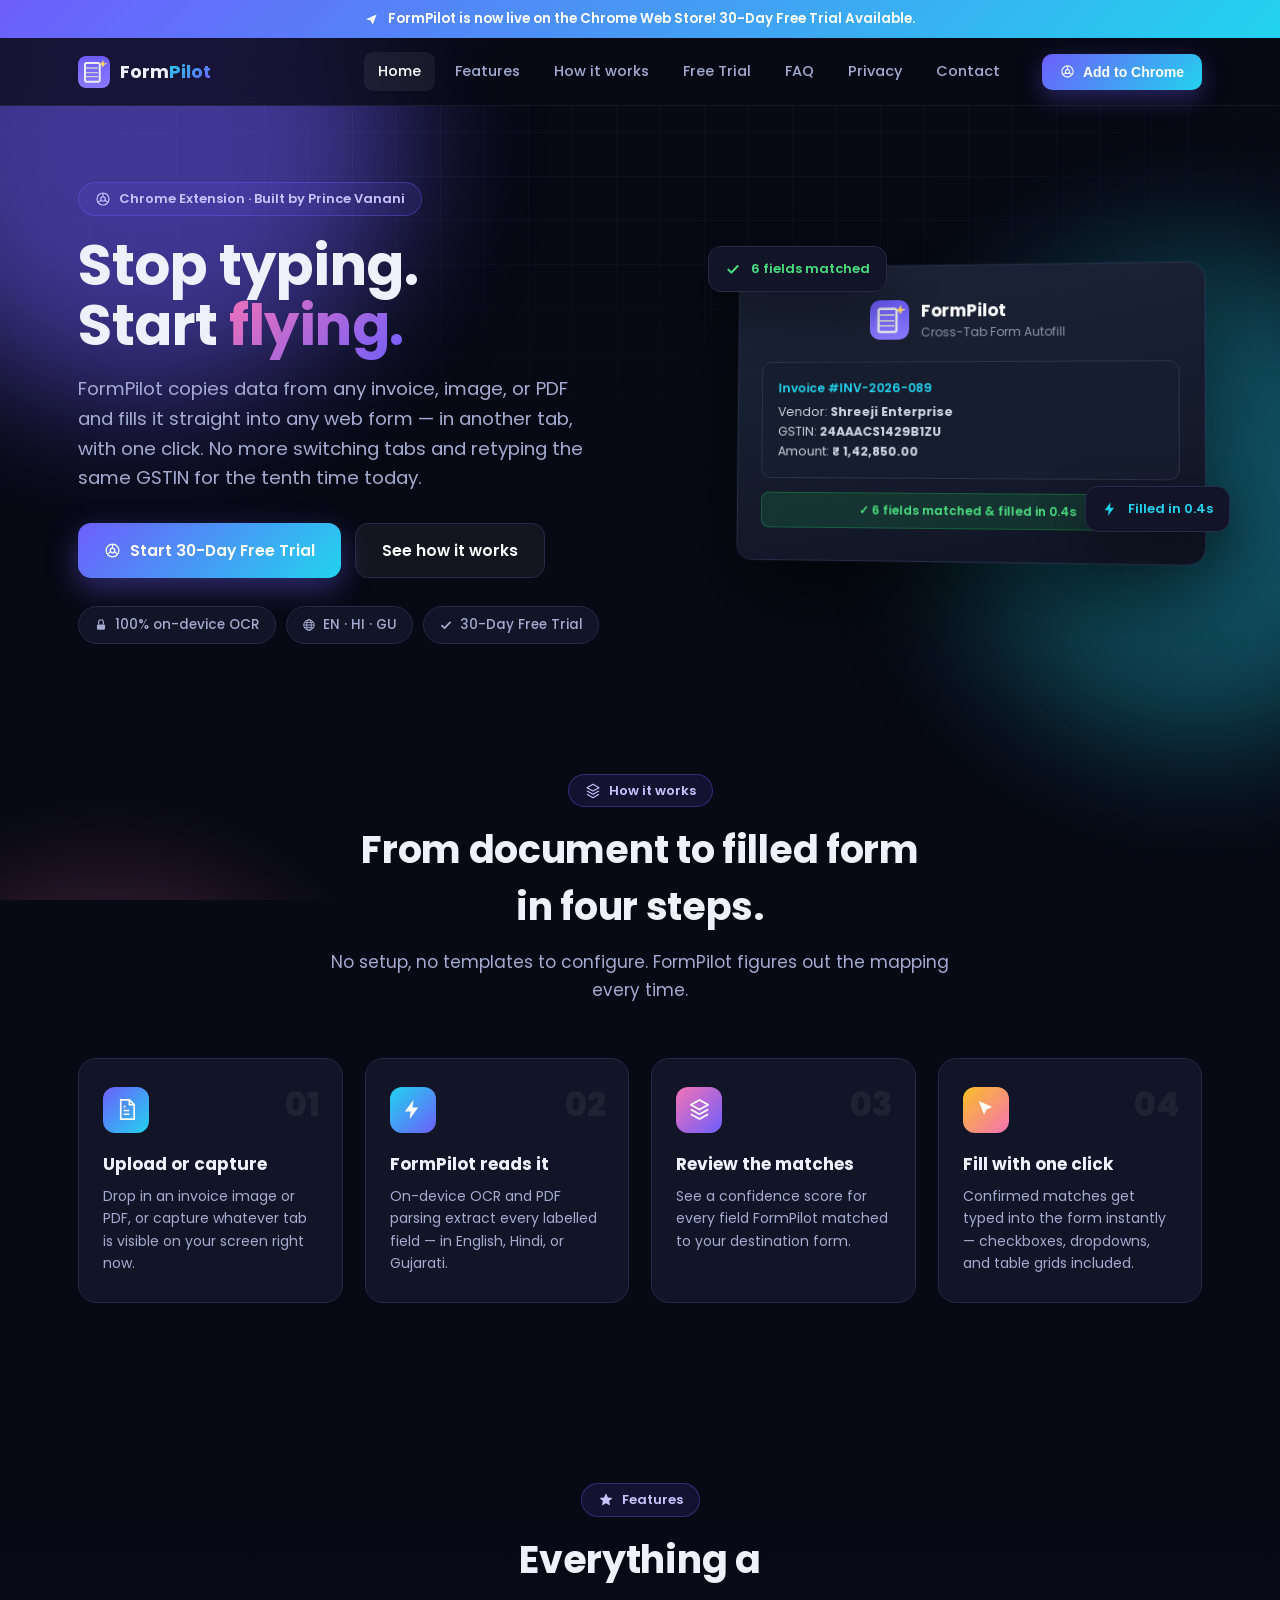
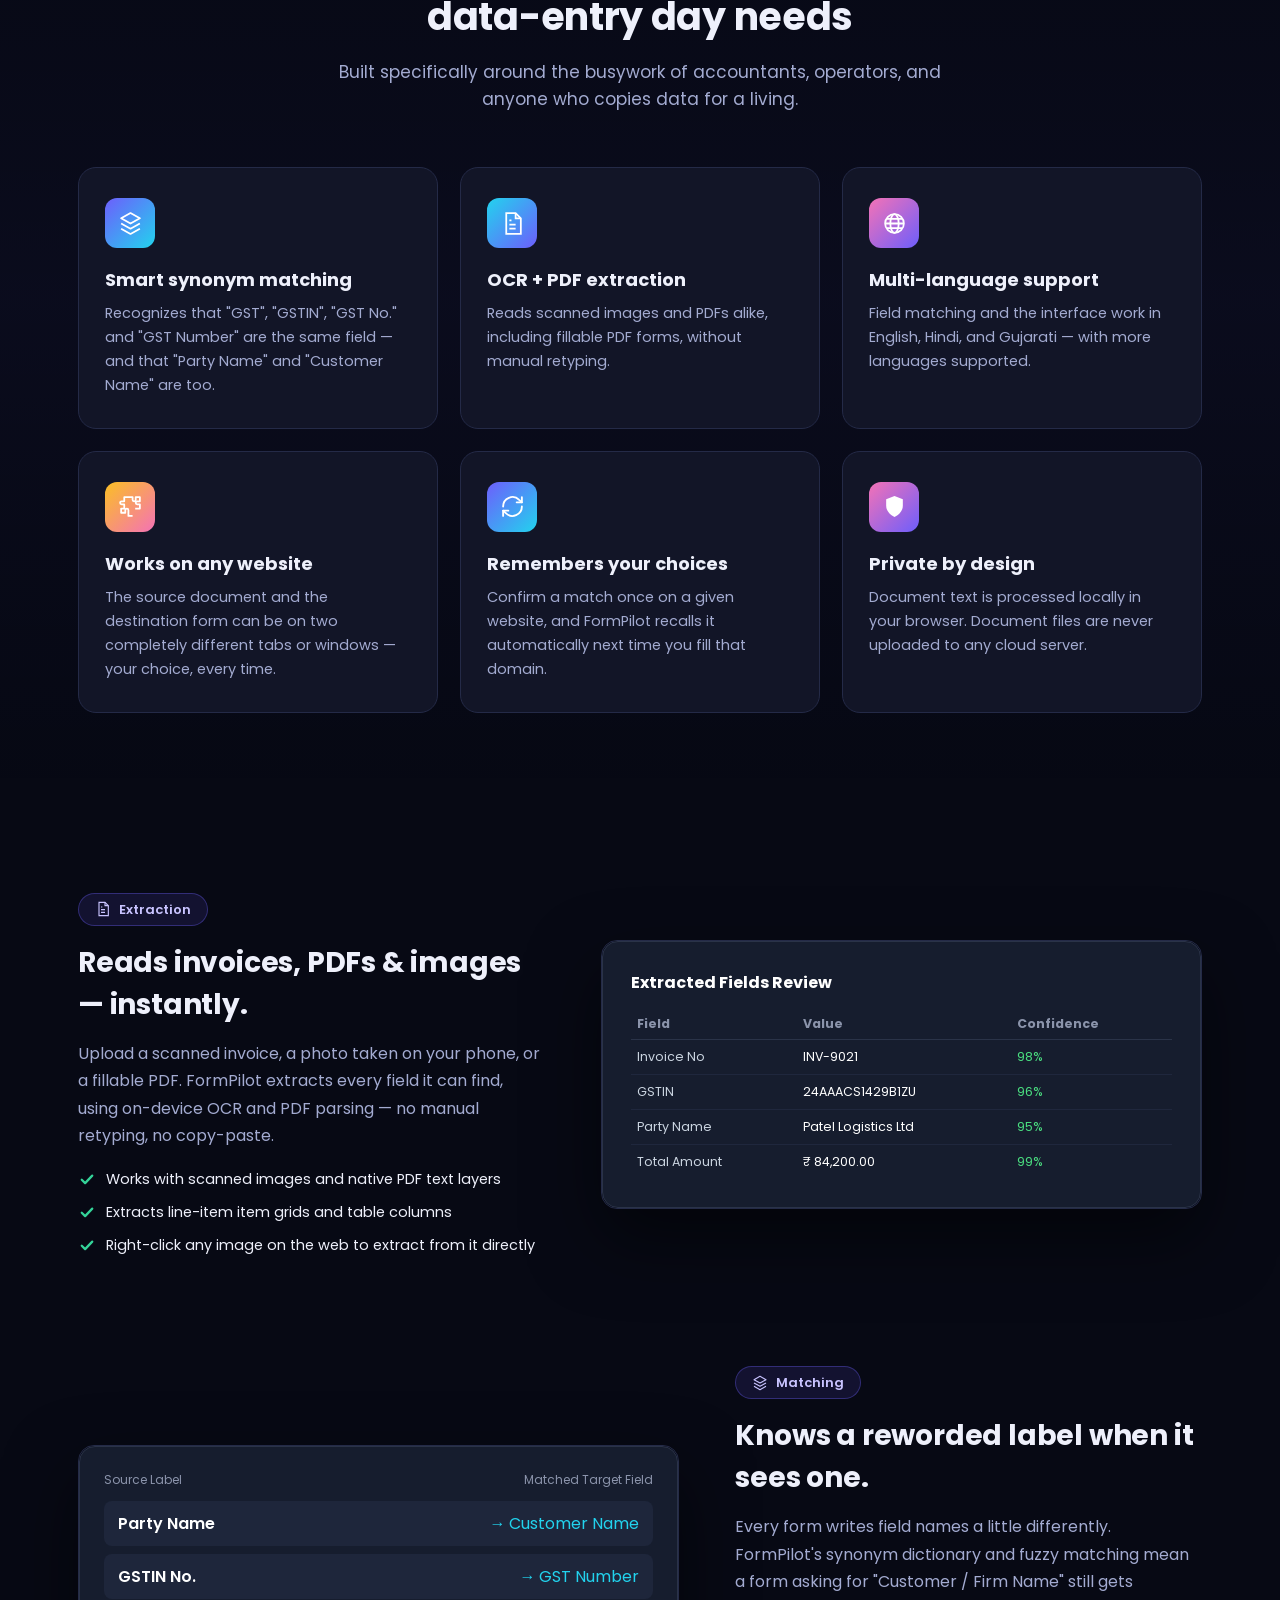
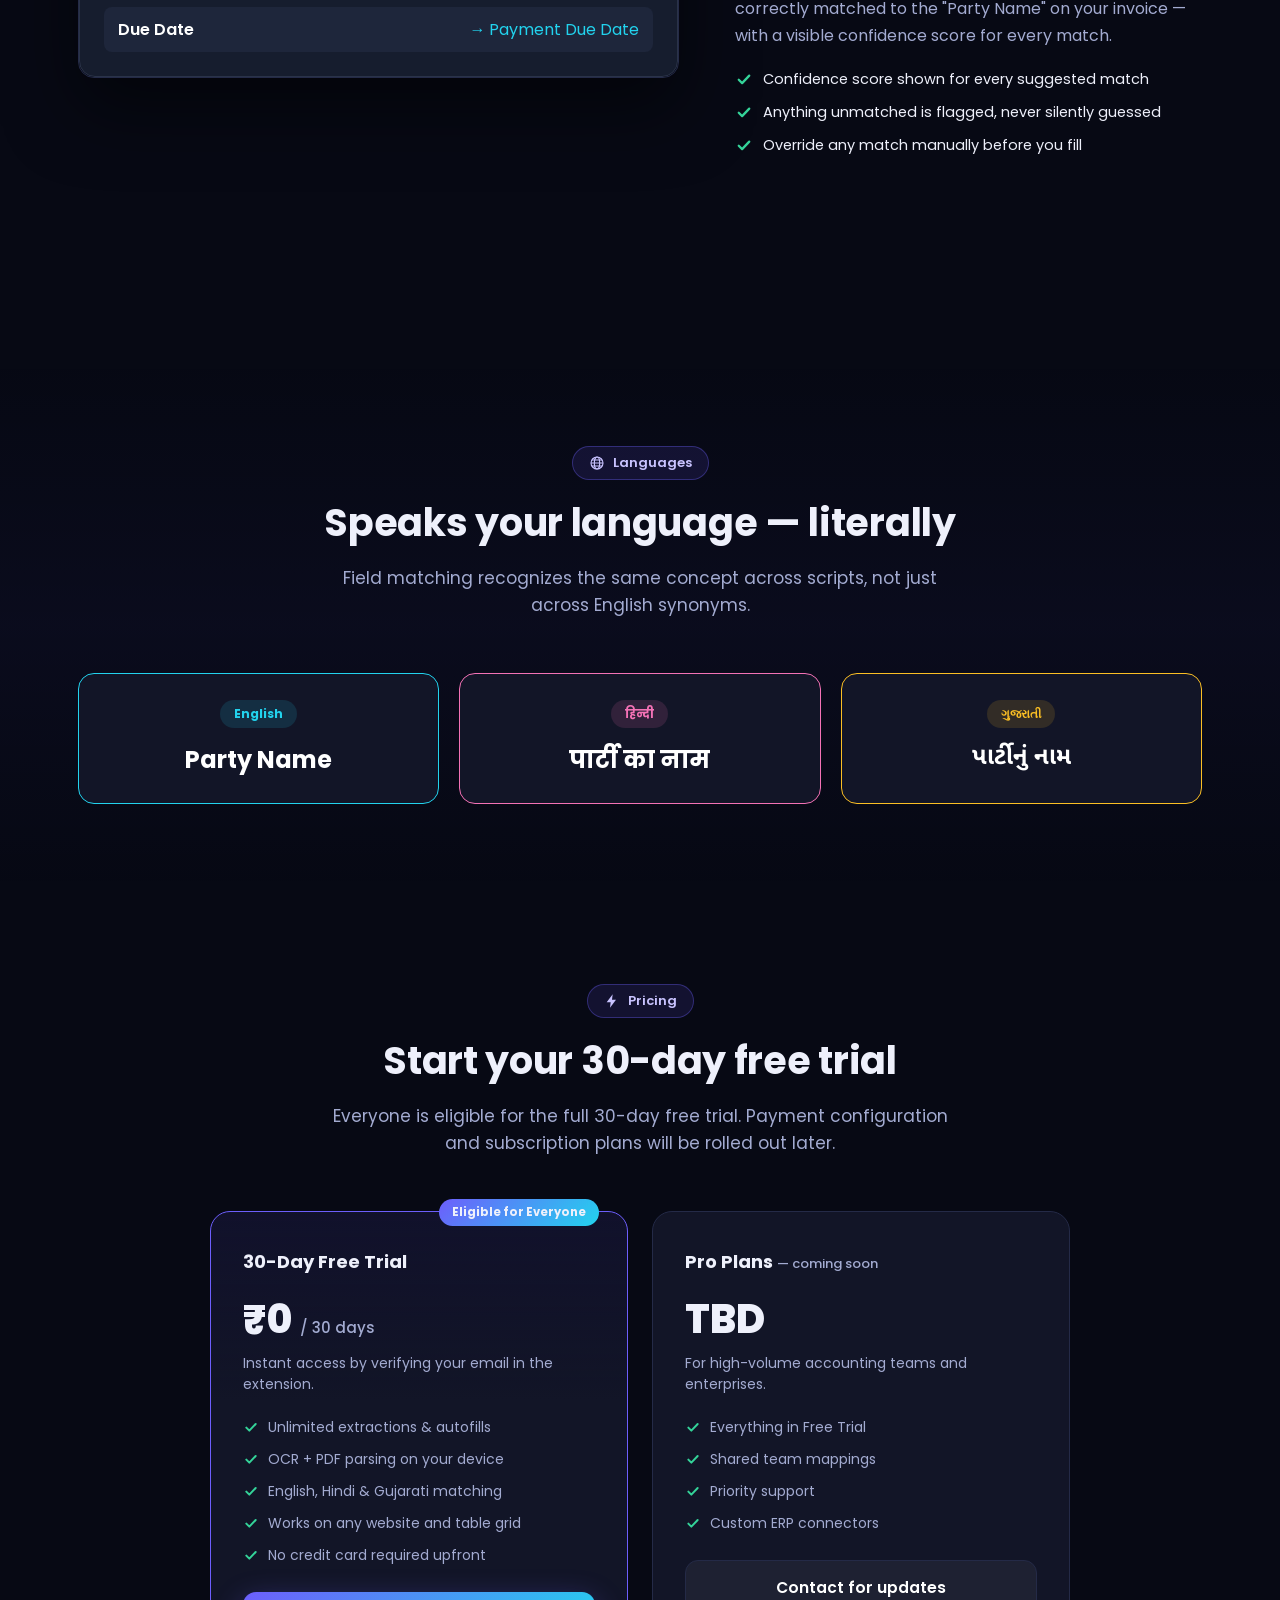
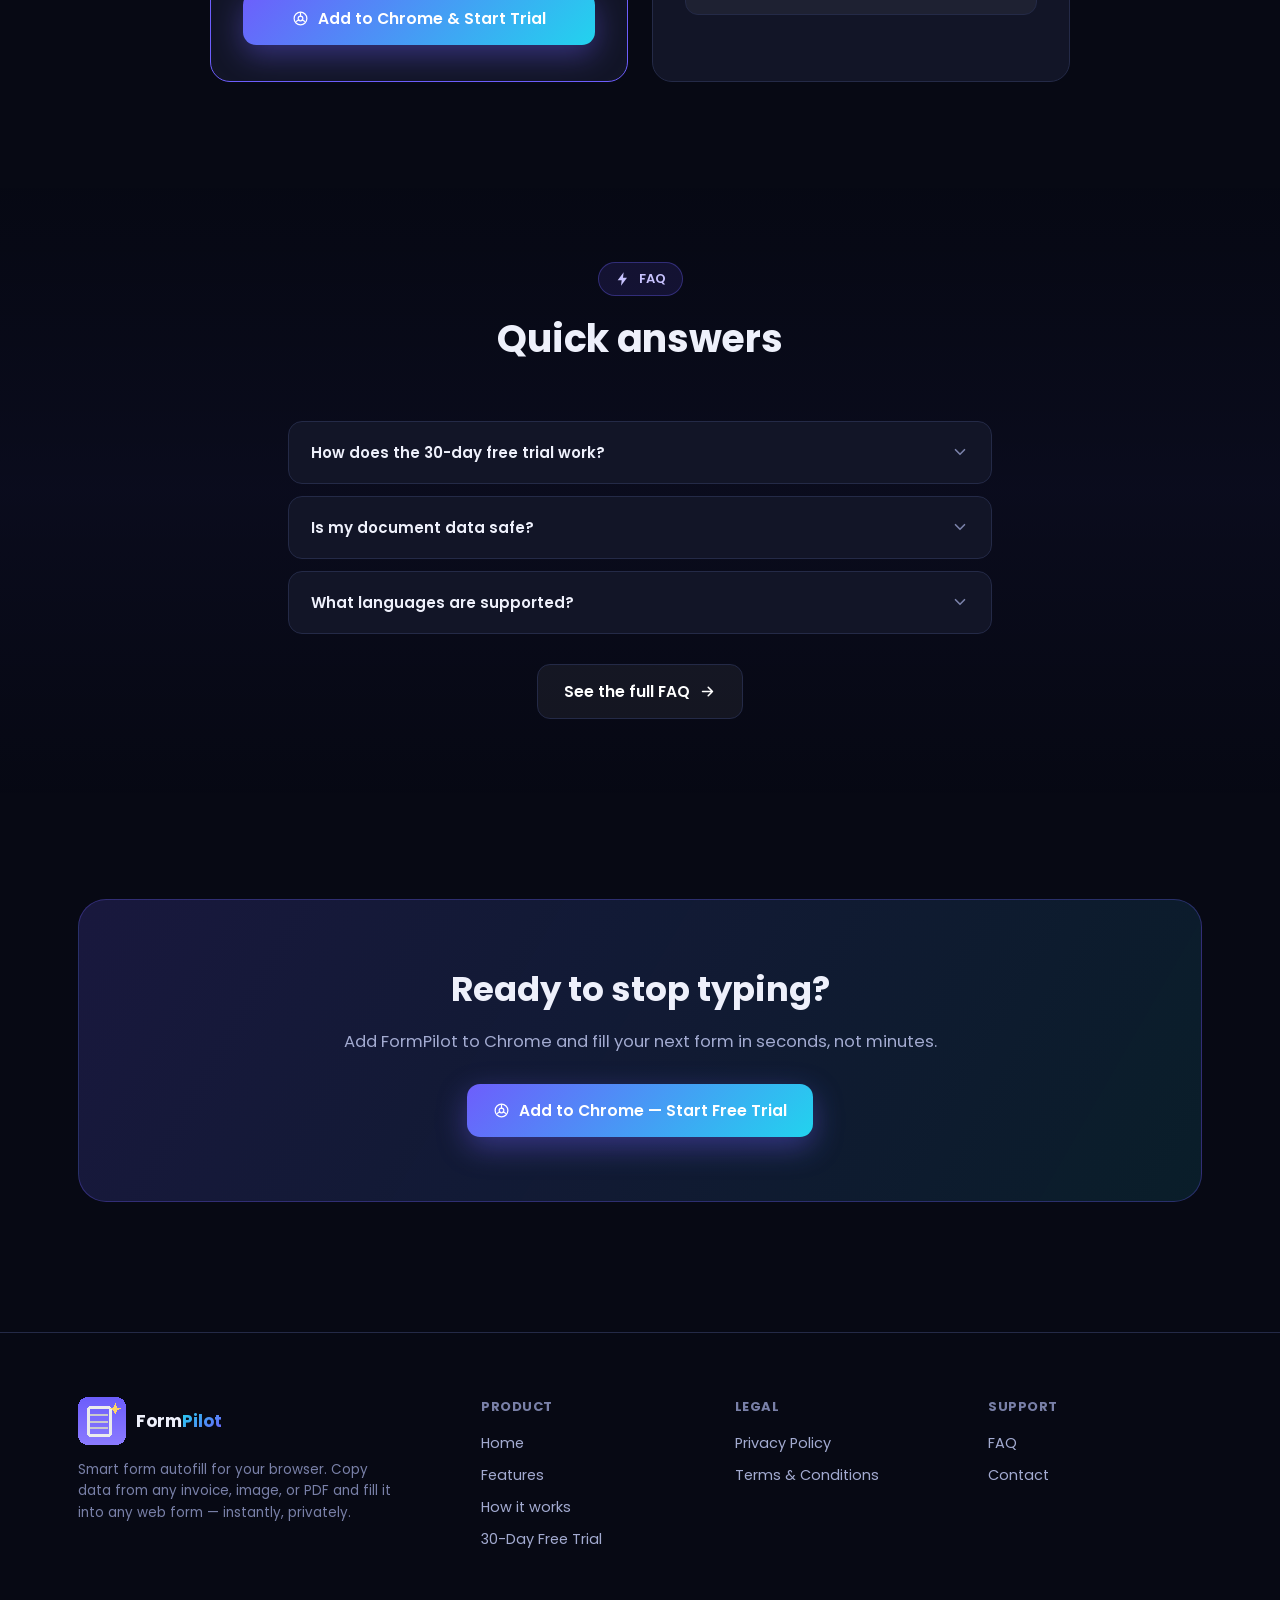
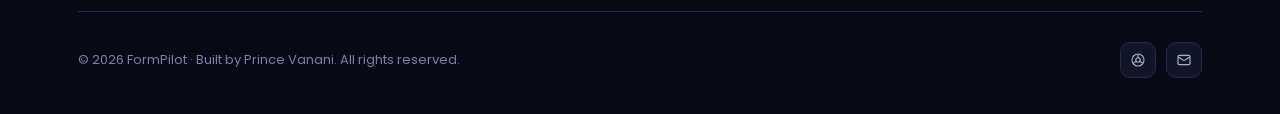
==== commit 896b22b5: "Add files via upload" ====
--- a/index.html
+++ b/index.html
@@ -85,7 +85,7 @@
       <h1>Stop typing.<br/>Start <span class="g">flying.</span></h1>
       <p class="lead">FormPilot copies data from any invoice, image, or PDF and fills it straight into any web form &mdash; in another tab, with one click. No more switching tabs and retyping the same GSTIN for the tenth time today.</p>
       <div class="hero-ctas">
-        <a class="btn btn-primary js-store" href="#" id="get">
+        <a class="btn btn-primary js-store" href="https://chromewebstore.google.com/detail/formpilot/ngjjbjndpfdaopbjciddakbaaodkpkdo" target="_blank" rel="noopener" id="get">
           <svg viewBox="0 0 24 24" fill="none" stroke="currentColor" stroke-width="1.7"><circle cx="12" cy="12" r="9"/><circle cx="12" cy="12" r="3.3"/><path d="M12 3v6M5.2 16.5l5.1-3M18.8 16.5l-5.1-3"/></svg>
           Start 30-Day Free Trial
         </a>
@@ -343,7 +343,7 @@
           <li><svg viewBox="0 0 24 24" fill="none"><path d="M5 13l4.5 4.5L19 7.5" stroke="currentColor" stroke-width="3" stroke-linecap="round" stroke-linejoin="round"/></svg><span>Works on any website and table grid</span></li>
           <li><svg viewBox="0 0 24 24" fill="none"><path d="M5 13l4.5 4.5L19 7.5" stroke="currentColor" stroke-width="3" stroke-linecap="round" stroke-linejoin="round"/></svg><span>No credit card required upfront</span></li>
         </ul>
-        <a class="btn btn-primary js-store" style="width:100%;" href="#">
+        <a class="btn btn-primary js-store" style="width:100%;" href="https://chromewebstore.google.com/detail/formpilot/ngjjbjndpfdaopbjciddakbaaodkpkdo" target="_blank" rel="noopener">
           <svg viewBox="0 0 24 24" fill="none" stroke="currentColor" stroke-width="1.7"><circle cx="12" cy="12" r="9"/><circle cx="12" cy="12" r="3.3"/><path d="M12 3v6M5.2 16.5l5.1-3M18.8 16.5l-5.1-3"/></svg>
           Add to Chrome &amp; Start Trial
         </a>
@@ -397,7 +397,7 @@
     <div class="cta-band">
       <h2>Ready to stop typing?</h2>
       <p>Add FormPilot to Chrome and fill your next form in seconds, not minutes.</p>
-      <a class="btn btn-primary js-store" href="#">
+      <a class="btn btn-primary js-store" href="https://chromewebstore.google.com/detail/formpilot/ngjjbjndpfdaopbjciddakbaaodkpkdo" target="_blank" rel="noopener">
         <svg viewBox="0 0 24 24" fill="none" stroke="currentColor" stroke-width="1.7"><circle cx="12" cy="12" r="9"/><circle cx="12" cy="12" r="3.3"/><path d="M12 3v6M5.2 16.5l5.1-3M18.8 16.5l-5.1-3"/></svg>
         Add to Chrome &mdash; Start Free Trial
       </a>
@@ -451,7 +451,7 @@
       <div class="icon-box grad2" style="width:56px;height:56px"><span style="width:26px;height:26px"><svg viewBox="0 0 24 24" fill="none" stroke="currentColor" stroke-width="1.7"><circle cx="12" cy="12" r="9"/><circle cx="12" cy="12" r="3.3"/><path d="M12 3v6M5.2 16.5l5.1-3M18.8 16.5l-5.1-3"/></svg></span></div>
       <h3>Chrome Web Store</h3>
       <p>Install FormPilot, leave a review, or see the latest version.</p>
-      <a class="btn btn-ghost btn-sm js-store" href="#">View listing</a>
+      <a class="btn btn-ghost btn-sm js-store" href="https://chromewebstore.google.com/detail/formpilot/ngjjbjndpfdaopbjciddakbaaodkpkdo" target="_blank" rel="noopener">View listing</a>
     </div>
   </div>
   <div class="container" style="max-width:700px;text-align:center;padding-bottom:100px;color:var(--muted);font-size:14.5px;line-height:1.7;">
@@ -488,8 +488,8 @@
     <div class="foot-bottom">
       <p>&copy; 2026 FormPilot &middot; Built by Prince Vanani. All rights reserved.</p>
       <div class="foot-social">
-        <a href="#" title="Chrome Web Store" class="js-store"><svg viewBox="0 0 24 24" fill="none" stroke="currentColor" stroke-width="1.7"><circle cx="12" cy="12" r="9"/><circle cx="12" cy="12" r="3.3"/><path d="M12 3v6M5.2 16.5l5.1-3M18.8 16.5l-5.1-3"/></svg></a>
-        <a href="#" title="Email" class="js-mailto"><svg viewBox="0 0 24 24" fill="none" stroke="currentColor" stroke-width="1.7"><rect x="3" y="5" width="18" height="14" rx="2"/><path d="M3 7l9 6 9-6"/></svg></a>
+        <a href="https://chromewebstore.google.com/detail/formpilot/ngjjbjndpfdaopbjciddakbaaodkpkdo" target="_blank" rel="noopener" title="Chrome Web Store" class="js-store"><svg viewBox="0 0 24 24" fill="none" stroke="currentColor" stroke-width="1.7"><circle cx="12" cy="12" r="9"/><circle cx="12" cy="12" r="3.3"/><path d="M12 3v6M5.2 16.5l5.1-3M18.8 16.5l-5.1-3"/></svg></a>
+        <a href="mailto:verify.formpilot@gmail.com" title="Email" class="js-mailto"><svg viewBox="0 0 24 24" fill="none" stroke="currentColor" stroke-width="1.7"><rect x="3" y="5" width="18" height="14" rx="2"/><path d="M3 7l9 6 9-6"/></svg></a>
       </div>
     </div>
   </div>
